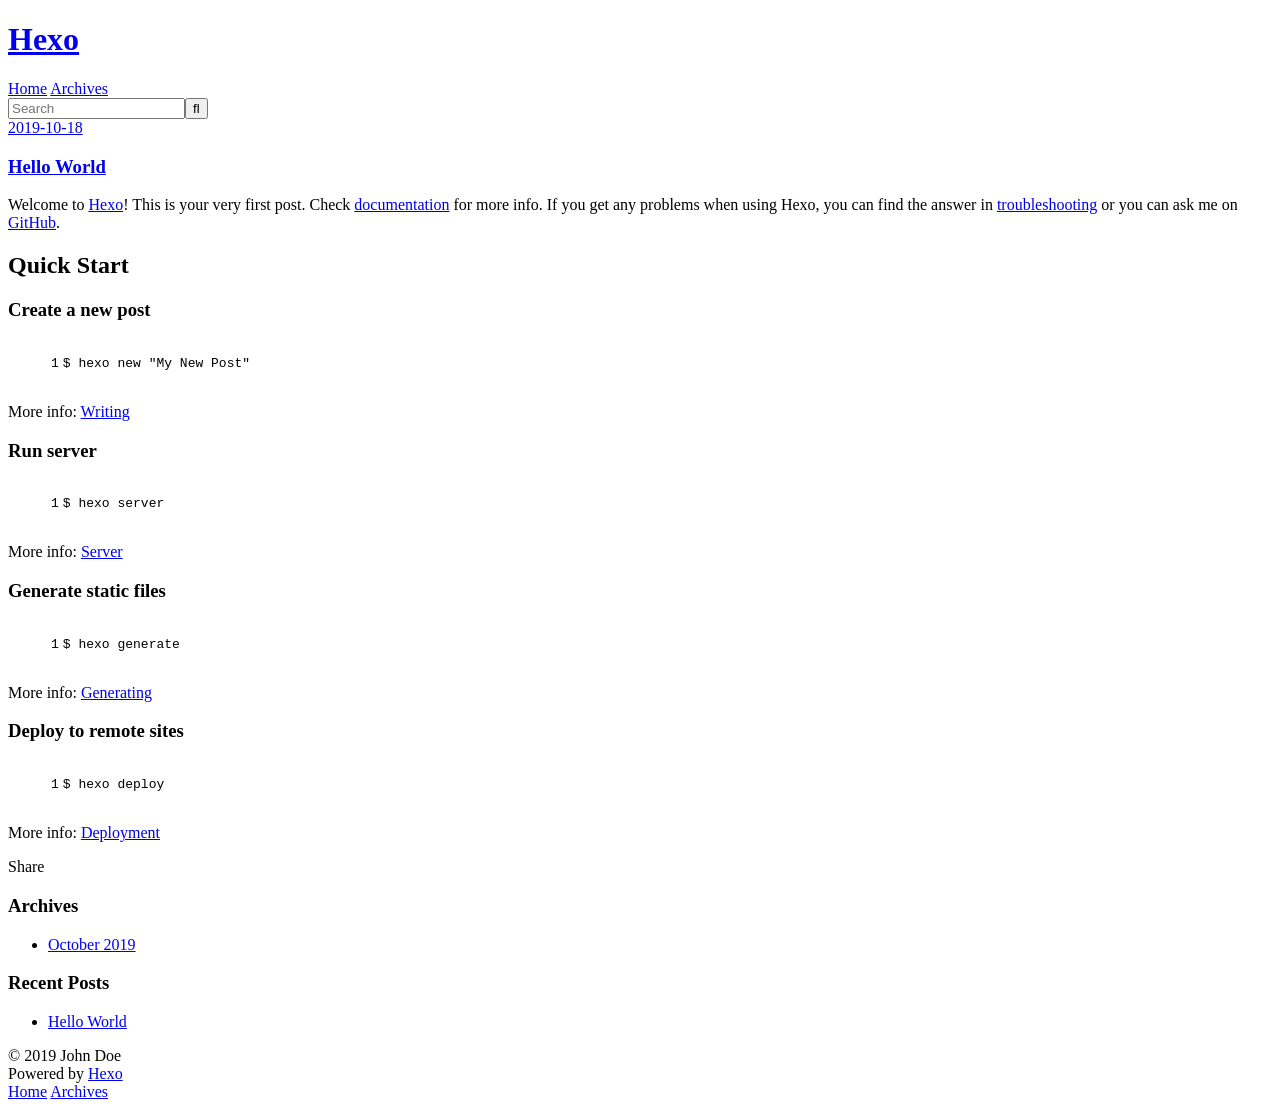
==== index.html @ 9c132ee5 "Site updated: 2019-10-18 17:18:21" ====
<!DOCTYPE html>
<html>
<head>
  <meta charset="utf-8">
  

  
  <title>Hexo</title>
  <meta name="viewport" content="width=device-width, initial-scale=1, maximum-scale=1">
  <meta property="og:type" content="website">
<meta property="og:title" content="Hexo">
<meta property="og:url" content="http:&#x2F;&#x2F;yoursite.com&#x2F;index.html">
<meta property="og:site_name" content="Hexo">
<meta property="og:locale" content="en">
<meta name="twitter:card" content="summary">
  
    <link rel="alternate" href="/atom.xml" title="Hexo" type="application/atom+xml">
  
  
    <link rel="icon" href="/favicon.png">
  
  
    <link href="//fonts.googleapis.com/css?family=Source+Code+Pro" rel="stylesheet" type="text/css">
  
  <link rel="stylesheet" href="/css/style.css">
</head>

<body>
  <div id="container">
    <div id="wrap">
      <header id="header">
  <div id="banner"></div>
  <div id="header-outer" class="outer">
    <div id="header-title" class="inner">
      <h1 id="logo-wrap">
        <a href="/" id="logo">Hexo</a>
      </h1>
      
    </div>
    <div id="header-inner" class="inner">
      <nav id="main-nav">
        <a id="main-nav-toggle" class="nav-icon"></a>
        
          <a class="main-nav-link" href="/">Home</a>
        
          <a class="main-nav-link" href="/archives">Archives</a>
        
      </nav>
      <nav id="sub-nav">
        
          <a id="nav-rss-link" class="nav-icon" href="/atom.xml" title="RSS Feed"></a>
        
        <a id="nav-search-btn" class="nav-icon" title="Search"></a>
      </nav>
      <div id="search-form-wrap">
        <form action="//google.com/search" method="get" accept-charset="UTF-8" class="search-form"><input type="search" name="q" class="search-form-input" placeholder="Search"><button type="submit" class="search-form-submit">&#xF002;</button><input type="hidden" name="sitesearch" value="http://yoursite.com"></form>
      </div>
    </div>
  </div>
</header>
      <div class="outer">
        <section id="main">
  
    <article id="post-hello-world" class="article article-type-post" itemscope itemprop="blogPost">
  <div class="article-meta">
    <a href="/2019/10/18/hello-world/" class="article-date">
  <time datetime="2019-10-18T09:07:34.901Z" itemprop="datePublished">2019-10-18</time>
</a>
    
  </div>
  <div class="article-inner">
    
    
      <header class="article-header">
        
  
    <h1 itemprop="name">
      <a class="article-title" href="/2019/10/18/hello-world/">Hello World</a>
    </h1>
  

      </header>
    
    <div class="article-entry" itemprop="articleBody">
      
        <p>Welcome to <a href="https://hexo.io/" target="_blank" rel="noopener">Hexo</a>! This is your very first post. Check <a href="https://hexo.io/docs/" target="_blank" rel="noopener">documentation</a> for more info. If you get any problems when using Hexo, you can find the answer in <a href="https://hexo.io/docs/troubleshooting.html" target="_blank" rel="noopener">troubleshooting</a> or you can ask me on <a href="https://github.com/hexojs/hexo/issues" target="_blank" rel="noopener">GitHub</a>.</p>
<h2 id="Quick-Start"><a href="#Quick-Start" class="headerlink" title="Quick Start"></a>Quick Start</h2><h3 id="Create-a-new-post"><a href="#Create-a-new-post" class="headerlink" title="Create a new post"></a>Create a new post</h3><figure class="highlight bash"><table><tr><td class="gutter"><pre><span class="line">1</span><br></pre></td><td class="code"><pre><span class="line">$ hexo new <span class="string">"My New Post"</span></span><br></pre></td></tr></table></figure>

<p>More info: <a href="https://hexo.io/docs/writing.html" target="_blank" rel="noopener">Writing</a></p>
<h3 id="Run-server"><a href="#Run-server" class="headerlink" title="Run server"></a>Run server</h3><figure class="highlight bash"><table><tr><td class="gutter"><pre><span class="line">1</span><br></pre></td><td class="code"><pre><span class="line">$ hexo server</span><br></pre></td></tr></table></figure>

<p>More info: <a href="https://hexo.io/docs/server.html" target="_blank" rel="noopener">Server</a></p>
<h3 id="Generate-static-files"><a href="#Generate-static-files" class="headerlink" title="Generate static files"></a>Generate static files</h3><figure class="highlight bash"><table><tr><td class="gutter"><pre><span class="line">1</span><br></pre></td><td class="code"><pre><span class="line">$ hexo generate</span><br></pre></td></tr></table></figure>

<p>More info: <a href="https://hexo.io/docs/generating.html" target="_blank" rel="noopener">Generating</a></p>
<h3 id="Deploy-to-remote-sites"><a href="#Deploy-to-remote-sites" class="headerlink" title="Deploy to remote sites"></a>Deploy to remote sites</h3><figure class="highlight bash"><table><tr><td class="gutter"><pre><span class="line">1</span><br></pre></td><td class="code"><pre><span class="line">$ hexo deploy</span><br></pre></td></tr></table></figure>

<p>More info: <a href="https://hexo.io/docs/deployment.html" target="_blank" rel="noopener">Deployment</a></p>

      
    </div>
    <footer class="article-footer">
      <a data-url="http://yoursite.com/2019/10/18/hello-world/" data-id="ck1vx4x5e0000yts6d26pgjeb" class="article-share-link">Share</a>
      
      
    </footer>
  </div>
  
</article>


  


</section>
        
          <aside id="sidebar">
  
    

  
    

  
    
  
    
  <div class="widget-wrap">
    <h3 class="widget-title">Archives</h3>
    <div class="widget">
      <ul class="archive-list"><li class="archive-list-item"><a class="archive-list-link" href="/archives/2019/10/">October 2019</a></li></ul>
    </div>
  </div>


  
    
  <div class="widget-wrap">
    <h3 class="widget-title">Recent Posts</h3>
    <div class="widget">
      <ul>
        
          <li>
            <a href="/2019/10/18/hello-world/">Hello World</a>
          </li>
        
      </ul>
    </div>
  </div>

  
</aside>
        
      </div>
      <footer id="footer">
  
  <div class="outer">
    <div id="footer-info" class="inner">
      &copy; 2019 John Doe<br>
      Powered by <a href="http://hexo.io/" target="_blank">Hexo</a>
    </div>
  </div>
</footer>
    </div>
    <nav id="mobile-nav">
  
    <a href="/" class="mobile-nav-link">Home</a>
  
    <a href="/archives" class="mobile-nav-link">Archives</a>
  
</nav>
    

<script src="//ajax.googleapis.com/ajax/libs/jquery/2.0.3/jquery.min.js"></script>


  <link rel="stylesheet" href="/fancybox/jquery.fancybox.css">
  <script src="/fancybox/jquery.fancybox.pack.js"></script>


<script src="/js/script.js"></script>



  </div>
</body>
</html>
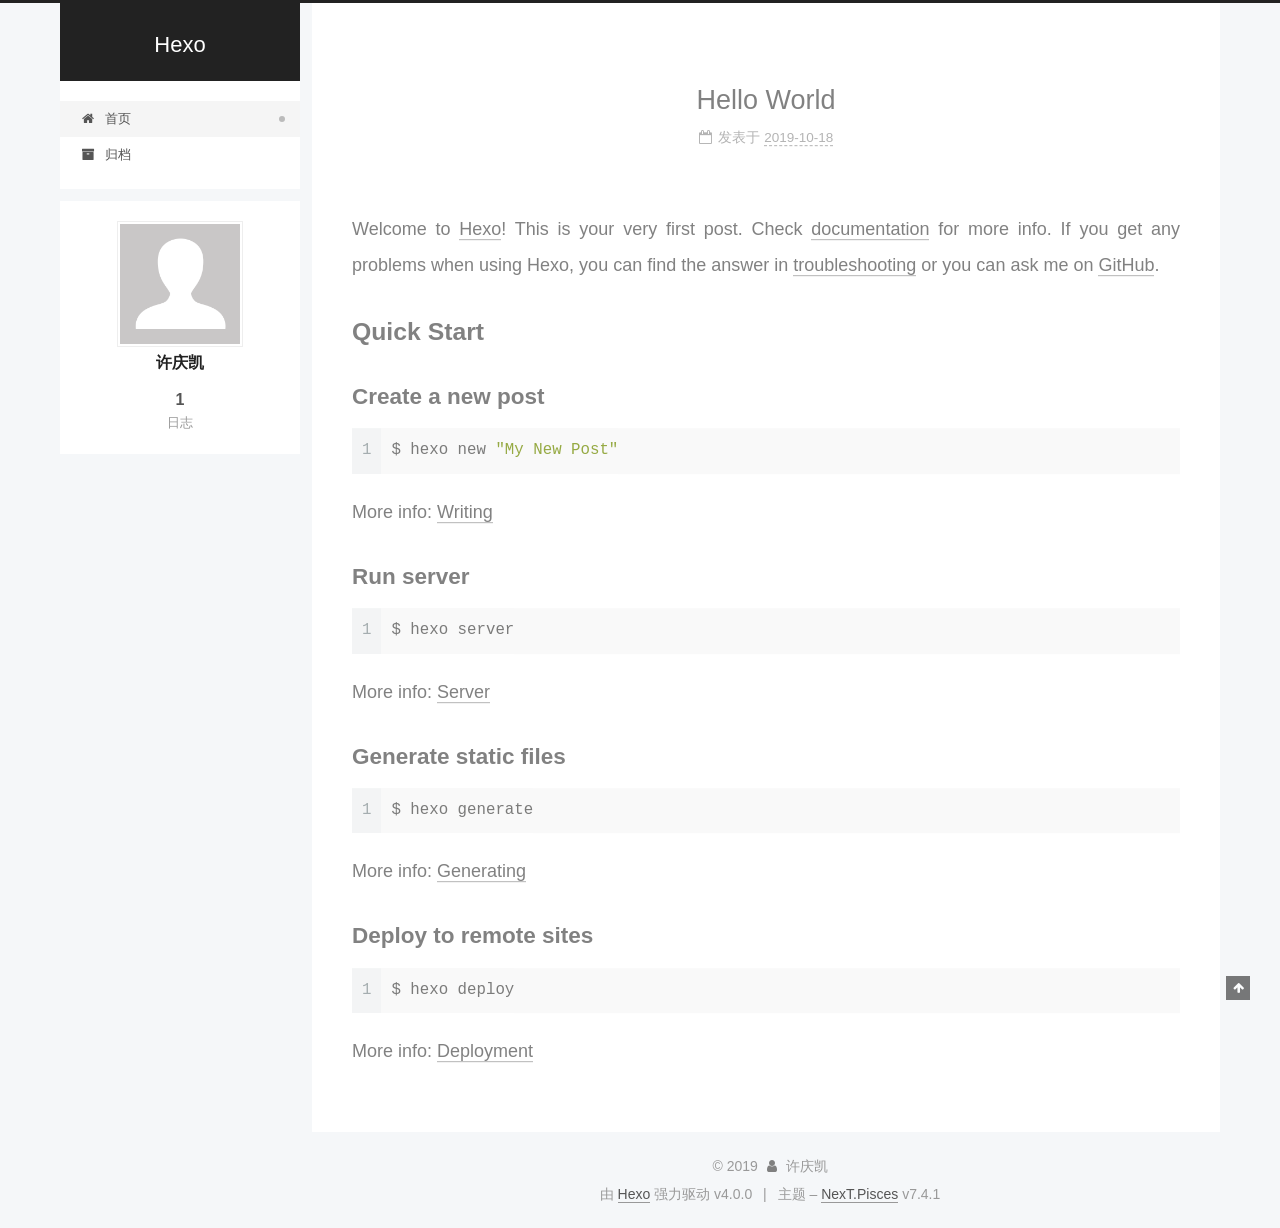
==== commit 62de032b: "Site updated: 2019-10-21 13:38:48" ====
--- a/index.html
+++ b/index.html
@@ -1,187 +1,379 @@
 <!DOCTYPE html>
-<html>
+<html lang="zh-CN">
 <head>
-  <meta charset="utf-8">
-  
-
-  
-  <title>Hexo</title>
-  <meta name="viewport" content="width=device-width, initial-scale=1, maximum-scale=1">
+  <meta charset="UTF-8">
+<meta name="viewport" content="width=device-width, initial-scale=1, maximum-scale=2">
+<meta name="theme-color" content="#222">
+<meta name="generator" content="Hexo 4.0.0">
+  <link rel="apple-touch-icon" sizes="180x180" href="/images/apple-touch-icon-next.png?v=7.4.1">
+  <link rel="icon" type="image/png" sizes="32x32" href="/images/favicon-32x32-next.png?v=7.4.1">
+  <link rel="icon" type="image/png" sizes="16x16" href="/images/favicon-16x16-next.png?v=7.4.1">
+  <link rel="mask-icon" href="/images/logo.svg?v=7.4.1" color="#222">
+
+<link rel="stylesheet" href="/css/main.css?v=7.4.1">
+
+
+<link rel="stylesheet" href="/lib/font-awesome/css/font-awesome.min.css?v=4.7.0">
+
+
+<script id="hexo-configurations">
+  var NexT = window.NexT || {};
+  var CONFIG = {
+    root: '/',
+    scheme: 'Pisces',
+    version: '7.4.1',
+    exturl: false,
+    sidebar: {"position":"left","display":"post","offset":12,"onmobile":false},
+    copycode: {"enable":false,"show_result":false,"style":null},
+    back2top: {"enable":true,"sidebar":false,"scrollpercent":false},
+    bookmark: {"enable":false,"color":"#222","save":"auto"},
+    fancybox: false,
+    mediumzoom: false,
+    lazyload: false,
+    pangu: false,
+    algolia: {
+      appID: '',
+      apiKey: '',
+      indexName: '',
+      hits: {"per_page":10},
+      labels: {"input_placeholder":"Search for Posts","hits_empty":"We didn't find any results for the search: ${query}","hits_stats":"${hits} results found in ${time} ms"}
+    },
+    localsearch: {"enable":false,"trigger":"auto","top_n_per_article":1,"unescape":false,"preload":false},
+    path: '',
+    motion: {"enable":true,"async":false,"transition":{"post_block":"fadeIn","post_header":"slideDownIn","post_body":"slideDownIn","coll_header":"slideLeftIn","sidebar":"slideUpIn"}},
+    translation: {
+      copy_button: '复制',
+      copy_success: '复制成功',
+      copy_failure: '复制失败'
+    },
+    sidebarPadding: 40
+  };
+</script>
+
   <meta property="og:type" content="website">
 <meta property="og:title" content="Hexo">
 <meta property="og:url" content="http:&#x2F;&#x2F;yoursite.com&#x2F;index.html">
 <meta property="og:site_name" content="Hexo">
-<meta property="og:locale" content="en">
+<meta property="og:locale" content="zh-CN">
 <meta name="twitter:card" content="summary">
-  
-    <link rel="alternate" href="/atom.xml" title="Hexo" type="application/atom+xml">
-  
-  
-    <link rel="icon" href="/favicon.png">
-  
-  
-    <link href="//fonts.googleapis.com/css?family=Source+Code+Pro" rel="stylesheet" type="text/css">
-  
-  <link rel="stylesheet" href="/css/style.css">
+  <link rel="canonical" href="http://yoursite.com/">
+
+
+<script id="page-configurations">
+  // https://hexo.io/docs/variables.html
+  CONFIG.page = {
+    sidebar: "",
+    isHome: true,
+    isPost: false,
+    isPage: false,
+    isArchive: false
+  };
+</script>
+
+  <title>Hexo</title>
+  
+
+
+
+
+
+
+
+
+  <noscript>
+  <style>
+  .use-motion .brand,
+  .use-motion .menu-item,
+  .sidebar-inner,
+  .use-motion .post-block,
+  .use-motion .pagination,
+  .use-motion .comments,
+  .use-motion .post-header,
+  .use-motion .post-body,
+  .use-motion .collection-header { opacity: initial; }
+
+  .use-motion .site-title,
+  .use-motion .site-subtitle {
+    opacity: initial;
+    top: initial;
+  }
+
+  .use-motion .logo-line-before i { left: initial; }
+  .use-motion .logo-line-after i { right: initial; }
+  </style>
+</noscript>
+
 </head>
 
-<body>
-  <div id="container">
-    <div id="wrap">
-      <header id="header">
-  <div id="banner"></div>
-  <div id="header-outer" class="outer">
-    <div id="header-title" class="inner">
-      <h1 id="logo-wrap">
-        <a href="/" id="logo">Hexo</a>
-      </h1>
+<body itemscope itemtype="http://schema.org/WebPage">
+  <div class="container use-motion">
+    <div class="headband"></div>
+
+    <header class="header" itemscope itemtype="http://schema.org/WPHeader">
+      <div class="header-inner"><div class="site-brand-container">
+  <div class="site-meta">
+
+    <div>
+      <a href="/" class="brand" rel="start">
+        <span class="logo-line-before"><i></i></span>
+        <span class="site-title">Hexo</span>
+        <span class="logo-line-after"><i></i></span>
+      </a>
+    </div>
+  </div>
+
+  <div class="site-nav-toggle">
+    <div class="toggle" aria-label="切换导航栏">
+      <span class="toggle-line toggle-line-first"></span>
+      <span class="toggle-line toggle-line-middle"></span>
+      <span class="toggle-line toggle-line-last"></span>
+    </div>
+  </div>
+</div>
+
+
+<nav class="site-nav">
+  
+  <ul id="menu" class="menu">
+        <li class="menu-item menu-item-home">
+
+    <a href="/" rel="section"><i class="fa fa-fw fa-home"></i>首页</a>
+
+  </li>
+        <li class="menu-item menu-item-archives">
+
+    <a href="/archives/" rel="section"><i class="fa fa-fw fa-archive"></i>归档</a>
+
+  </li>
+  </ul>
+
+</nav>
+</div>
+    </header>
+
+    
+  <div class="back-to-top">
+    <i class="fa fa-arrow-up"></i>
+    <span>0%</span>
+  </div>
+
+
+    <main class="main">
+      <div class="main-inner">
+        <div class="content-wrap">
+          
+
+          <div class="content">
+            
+
+  <div class="posts-expand">
+        
+  
+  
+  <article itemscope itemtype="http://schema.org/Article" class="post-block home" lang="zh-CN">
+    <link itemprop="mainEntityOfPage" href="http://yoursite.com/2019/10/18/hello-world/">
+
+    <span hidden itemprop="author" itemscope itemtype="http://schema.org/Person">
+      <meta itemprop="image" content="/images/avatar.gif">
+      <meta itemprop="name" content="许庆凯">
+      <meta itemprop="description" content="">
+    </span>
+
+    <span hidden itemprop="publisher" itemscope itemtype="http://schema.org/Organization">
+      <meta itemprop="name" content="Hexo">
+    </span>
+      <header class="post-header">
+        <h1 class="post-title" itemprop="name headline">
+          
+            <a href="/2019/10/18/hello-world/" class="post-title-link" itemprop="url">Hello World</a>
+        </h1>
+
+        <div class="post-meta">
+            <span class="post-meta-item">
+              <span class="post-meta-item-icon">
+                <i class="fa fa-calendar-o"></i>
+              </span>
+              <span class="post-meta-item-text">发表于</span>
+
+              <time title="创建时间：2019-10-18 17:07:34" itemprop="dateCreated datePublished" datetime="2019-10-18T17:07:34+08:00">2019-10-18</time>
+            </span>
+
+          
+
+        </div>
+      </header>
+
+    
+    
+    
+    <div class="post-body" itemprop="articleBody">
+
+      
+          <p>Welcome to <a href="https://hexo.io/" target="_blank" rel="noopener">Hexo</a>! This is your very first post. Check <a href="https://hexo.io/docs/" target="_blank" rel="noopener">documentation</a> for more info. If you get any problems when using Hexo, you can find the answer in <a href="https://hexo.io/docs/troubleshooting.html" target="_blank" rel="noopener">troubleshooting</a> or you can ask me on <a href="https://github.com/hexojs/hexo/issues" target="_blank" rel="noopener">GitHub</a>.</p>
+<h2 id="Quick-Start"><a href="#Quick-Start" class="headerlink" title="Quick Start"></a>Quick Start</h2><h3 id="Create-a-new-post"><a href="#Create-a-new-post" class="headerlink" title="Create a new post"></a>Create a new post</h3><figure class="highlight bash"><table><tr><td class="gutter"><pre><span class="line">1</span><br></pre></td><td class="code"><pre><span class="line">$ hexo new <span class="string">"My New Post"</span></span><br></pre></td></tr></table></figure>
+
+<p>More info: <a href="https://hexo.io/docs/writing.html" target="_blank" rel="noopener">Writing</a></p>
+<h3 id="Run-server"><a href="#Run-server" class="headerlink" title="Run server"></a>Run server</h3><figure class="highlight bash"><table><tr><td class="gutter"><pre><span class="line">1</span><br></pre></td><td class="code"><pre><span class="line">$ hexo server</span><br></pre></td></tr></table></figure>
+
+<p>More info: <a href="https://hexo.io/docs/server.html" target="_blank" rel="noopener">Server</a></p>
+<h3 id="Generate-static-files"><a href="#Generate-static-files" class="headerlink" title="Generate static files"></a>Generate static files</h3><figure class="highlight bash"><table><tr><td class="gutter"><pre><span class="line">1</span><br></pre></td><td class="code"><pre><span class="line">$ hexo generate</span><br></pre></td></tr></table></figure>
+
+<p>More info: <a href="https://hexo.io/docs/generating.html" target="_blank" rel="noopener">Generating</a></p>
+<h3 id="Deploy-to-remote-sites"><a href="#Deploy-to-remote-sites" class="headerlink" title="Deploy to remote sites"></a>Deploy to remote sites</h3><figure class="highlight bash"><table><tr><td class="gutter"><pre><span class="line">1</span><br></pre></td><td class="code"><pre><span class="line">$ hexo deploy</span><br></pre></td></tr></table></figure>
+
+<p>More info: <a href="https://hexo.io/docs/deployment.html" target="_blank" rel="noopener">Deployment</a></p>
+
       
     </div>
-    <div id="header-inner" class="inner">
-      <nav id="main-nav">
-        <a id="main-nav-toggle" class="nav-icon"></a>
-        
-          <a class="main-nav-link" href="/">Home</a>
-        
-          <a class="main-nav-link" href="/archives">Archives</a>
-        
-      </nav>
-      <nav id="sub-nav">
-        
-          <a id="nav-rss-link" class="nav-icon" href="/atom.xml" title="RSS Feed"></a>
-        
-        <a id="nav-search-btn" class="nav-icon" title="Search"></a>
-      </nav>
-      <div id="search-form-wrap">
-        <form action="//google.com/search" method="get" accept-charset="UTF-8" class="search-form"><input type="search" name="q" class="search-form-input" placeholder="Search"><button type="submit" class="search-form-submit">&#xF002;</button><input type="hidden" name="sitesearch" value="http://yoursite.com"></form>
-      </div>
+
+    
+    
+    
+      <footer class="post-footer">
+        <div class="post-eof"></div>
+      </footer>
+  </article>
+  
+  
+  
+
+  </div>
+
+  
+
+
+
+          </div>
+          
+
+        </div>
+          
+  
+  <div class="toggle sidebar-toggle">
+    <span class="toggle-line toggle-line-first"></span>
+    <span class="toggle-line toggle-line-middle"></span>
+    <span class="toggle-line toggle-line-last"></span>
+  </div>
+
+  <aside class="sidebar">
+    <div class="sidebar-inner">
+
+      <ul class="sidebar-nav motion-element">
+        <li class="sidebar-nav-toc">
+          文章目录
+        </li>
+        <li class="sidebar-nav-overview">
+          站点概览
+        </li>
+      </ul>
+
+      <!--noindex-->
+      <div class="post-toc-wrap sidebar-panel">
+      </div>
+      <!--/noindex-->
+
+      <div class="site-overview-wrap sidebar-panel">
+        <div class="site-author motion-element" itemprop="author" itemscope itemtype="http://schema.org/Person">
+  <img class="site-author-image" itemprop="image" alt="许庆凯"
+    src="/images/avatar.gif">
+  <p class="site-author-name" itemprop="name">许庆凯</p>
+  <div class="site-description" itemprop="description"></div>
+</div>
+<div class="site-state-wrap motion-element">
+  <nav class="site-state">
+      <div class="site-state-item site-state-posts">
+          <a href="/archives/">
+        
+          <span class="site-state-item-count">1</span>
+          <span class="site-state-item-name">日志</span>
+        </a>
+      </div>
+  </nav>
+</div>
+
+
+
+      </div>
+
     </div>
-  </div>
-</header>
-      <div class="outer">
-        <section id="main">
-  
-    <article id="post-hello-world" class="article article-type-post" itemscope itemprop="blogPost">
-  <div class="article-meta">
-    <a href="/2019/10/18/hello-world/" class="article-date">
-  <time datetime="2019-10-18T09:07:34.901Z" itemprop="datePublished">2019-10-18</time>
-</a>
-    
-  </div>
-  <div class="article-inner">
-    
-    
-      <header class="article-header">
-        
-  
-    <h1 itemprop="name">
-      <a class="article-title" href="/2019/10/18/hello-world/">Hello World</a>
-    </h1>
-  
-
-      </header>
-    
-    <div class="article-entry" itemprop="articleBody">
-      
-        <p>Welcome to <a href="https://hexo.io/" target="_blank" rel="noopener">Hexo</a>! This is your very first post. Check <a href="https://hexo.io/docs/" target="_blank" rel="noopener">documentation</a> for more info. If you get any problems when using Hexo, you can find the answer in <a href="https://hexo.io/docs/troubleshooting.html" target="_blank" rel="noopener">troubleshooting</a> or you can ask me on <a href="https://github.com/hexojs/hexo/issues" target="_blank" rel="noopener">GitHub</a>.</p>
-<h2 id="Quick-Start"><a href="#Quick-Start" class="headerlink" title="Quick Start"></a>Quick Start</h2><h3 id="Create-a-new-post"><a href="#Create-a-new-post" class="headerlink" title="Create a new post"></a>Create a new post</h3><figure class="highlight bash"><table><tr><td class="gutter"><pre><span class="line">1</span><br></pre></td><td class="code"><pre><span class="line">$ hexo new <span class="string">"My New Post"</span></span><br></pre></td></tr></table></figure>
-
-<p>More info: <a href="https://hexo.io/docs/writing.html" target="_blank" rel="noopener">Writing</a></p>
-<h3 id="Run-server"><a href="#Run-server" class="headerlink" title="Run server"></a>Run server</h3><figure class="highlight bash"><table><tr><td class="gutter"><pre><span class="line">1</span><br></pre></td><td class="code"><pre><span class="line">$ hexo server</span><br></pre></td></tr></table></figure>
-
-<p>More info: <a href="https://hexo.io/docs/server.html" target="_blank" rel="noopener">Server</a></p>
-<h3 id="Generate-static-files"><a href="#Generate-static-files" class="headerlink" title="Generate static files"></a>Generate static files</h3><figure class="highlight bash"><table><tr><td class="gutter"><pre><span class="line">1</span><br></pre></td><td class="code"><pre><span class="line">$ hexo generate</span><br></pre></td></tr></table></figure>
-
-<p>More info: <a href="https://hexo.io/docs/generating.html" target="_blank" rel="noopener">Generating</a></p>
-<h3 id="Deploy-to-remote-sites"><a href="#Deploy-to-remote-sites" class="headerlink" title="Deploy to remote sites"></a>Deploy to remote sites</h3><figure class="highlight bash"><table><tr><td class="gutter"><pre><span class="line">1</span><br></pre></td><td class="code"><pre><span class="line">$ hexo deploy</span><br></pre></td></tr></table></figure>
-
-<p>More info: <a href="https://hexo.io/docs/deployment.html" target="_blank" rel="noopener">Deployment</a></p>
-
-      
-    </div>
-    <footer class="article-footer">
-      <a data-url="http://yoursite.com/2019/10/18/hello-world/" data-id="ck1vx4x5e0000yts6d26pgjeb" class="article-share-link">Share</a>
-      
-      
+  </aside>
+  <div id="sidebar-dimmer"></div>
+
+
+      </div>
+    </main>
+
+    <footer class="footer">
+      <div class="footer-inner">
+        
+
+<div class="copyright">
+  
+  &copy; 
+  <span itemprop="copyrightYear">2019</span>
+  <span class="with-love">
+    <i class="fa fa-user"></i>
+  </span>
+  <span class="author" itemprop="copyrightHolder">许庆凯</span>
+</div>
+  <div class="powered-by">由 <a href="https://hexo.io/" class="theme-link" rel="noopener" target="_blank">Hexo</a> 强力驱动 v4.0.0
+  </div>
+  <span class="post-meta-divider">|</span>
+  <div class="theme-info">主题 – <a href="https://pisces.theme-next.org/" class="theme-link" rel="noopener" target="_blank">NexT.Pisces</a> v7.4.1
+  </div>
+
+        
+
+
+
+
+
+
+
+
+
+
+
+
+        
+      </div>
     </footer>
   </div>
-  
-</article>
-
-
-  
-
-
-</section>
-        
-          <aside id="sidebar">
-  
-    
-
-  
-    
-
-  
-    
-  
-    
-  <div class="widget-wrap">
-    <h3 class="widget-title">Archives</h3>
-    <div class="widget">
-      <ul class="archive-list"><li class="archive-list-item"><a class="archive-list-link" href="/archives/2019/10/">October 2019</a></li></ul>
-    </div>
-  </div>
-
-
-  
-    
-  <div class="widget-wrap">
-    <h3 class="widget-title">Recent Posts</h3>
-    <div class="widget">
-      <ul>
-        
-          <li>
-            <a href="/2019/10/18/hello-world/">Hello World</a>
-          </li>
-        
-      </ul>
-    </div>
-  </div>
-
-  
-</aside>
-        
-      </div>
-      <footer id="footer">
-  
-  <div class="outer">
-    <div id="footer-info" class="inner">
-      &copy; 2019 John Doe<br>
-      Powered by <a href="http://hexo.io/" target="_blank">Hexo</a>
-    </div>
-  </div>
-</footer>
-    </div>
-    <nav id="mobile-nav">
-  
-    <a href="/" class="mobile-nav-link">Home</a>
-  
-    <a href="/archives" class="mobile-nav-link">Archives</a>
-  
-</nav>
-    
-
-<script src="//ajax.googleapis.com/ajax/libs/jquery/2.0.3/jquery.min.js"></script>
-
-
-  <link rel="stylesheet" href="/fancybox/jquery.fancybox.css">
-  <script src="/fancybox/jquery.fancybox.pack.js"></script>
-
-
-<script src="/js/script.js"></script>
-
-
-
-  </div>
+
+  
+  <script src="/lib/anime.min.js?v=3.1.0"></script>
+  <script src="/lib/velocity/velocity.min.js?v=1.2.1"></script>
+  <script src="/lib/velocity/velocity.ui.min.js?v=1.2.1"></script>
+<script src="/js/utils.js?v=7.4.1"></script><script src="/js/motion.js?v=7.4.1"></script>
+<script src="/js/schemes/pisces.js?v=7.4.1"></script>
+<script src="/js/next-boot.js?v=7.4.1"></script>
+
+
+
+  
+
+
+
+
+
+
+
+
+
+
+
+
+
+
+
+
+
+
+  
+
+  
+
+  
+
 </body>
-</html>+</html>
--- a/css/main.css
+++ b/css/main.css
@@ -0,0 +1,2448 @@
+html {
+  line-height: 1.15; /* 1 */
+  -webkit-text-size-adjust: 100%; /* 2 */
+}
+body {
+  margin: 0;
+}
+main {
+  display: block;
+}
+h1 {
+  font-size: 2em;
+  margin: 0.67em 0;
+}
+hr {
+  box-sizing: content-box; /* 1 */
+  height: 0; /* 1 */
+  overflow: visible; /* 2 */
+}
+pre {
+  font-family: monospace, monospace; /* 1 */
+  font-size: 1em; /* 2 */
+}
+a {
+  background: transparent;
+}
+abbr[title] {
+  border-bottom: none; /* 1 */
+  text-decoration: underline; /* 2 */
+  text-decoration: underline dotted; /* 2 */
+}
+b,
+strong {
+  font-weight: bolder;
+}
+code,
+kbd,
+samp {
+  font-family: monospace, monospace; /* 1 */
+  font-size: 1em; /* 2 */
+}
+small {
+  font-size: 80%;
+}
+sub,
+sup {
+  font-size: 75%;
+  line-height: 0;
+  position: relative;
+  vertical-align: baseline;
+}
+sub {
+  bottom: -0.25em;
+}
+sup {
+  top: -0.5em;
+}
+img {
+  border-style: none;
+}
+button,
+input,
+optgroup,
+select,
+textarea {
+  font-family: inherit; /* 1 */
+  font-size: 100%; /* 1 */
+  line-height: 1.15; /* 1 */
+  margin: 0; /* 2 */
+}
+button,
+input {
+/* 1 */
+  overflow: visible;
+}
+button,
+select {
+/* 1 */
+  text-transform: none;
+}
+button,
+[type='button'],
+[type='reset'],
+[type='submit'] {
+  -webkit-appearance: button;
+}
+button::-moz-focus-inner,
+[type='button']::-moz-focus-inner,
+[type='reset']::-moz-focus-inner,
+[type='submit']::-moz-focus-inner {
+  border-style: none;
+  padding: 0;
+}
+button:-moz-focusring,
+[type='button']:-moz-focusring,
+[type='reset']:-moz-focusring,
+[type='submit']:-moz-focusring {
+  outline: 1px dotted ButtonText;
+}
+fieldset {
+  padding: 0.35em 0.75em 0.625em;
+}
+legend {
+  box-sizing: border-box; /* 1 */
+  color: inherit; /* 2 */
+  display: table; /* 1 */
+  max-width: 100%; /* 1 */
+  padding: 0; /* 3 */
+  white-space: normal; /* 1 */
+}
+progress {
+  vertical-align: baseline;
+}
+textarea {
+  overflow: auto;
+}
+[type='checkbox'],
+[type='radio'] {
+  box-sizing: border-box; /* 1 */
+  padding: 0; /* 2 */
+}
+[type='number']::-webkit-inner-spin-button,
+[type='number']::-webkit-outer-spin-button {
+  height: auto;
+}
+[type='search'] {
+  outline-offset: -2px; /* 2 */
+  -webkit-appearance: textfield; /* 1 */
+}
+[type='search']::-webkit-search-decoration {
+  -webkit-appearance: none;
+}
+::-webkit-file-upload-button {
+  font: inherit; /* 2 */
+  -webkit-appearance: button; /* 1 */
+}
+details {
+  display: block;
+}
+summary {
+  display: list-item;
+}
+template {
+  display: none;
+}
+[hidden] {
+  display: none;
+}
+::selection {
+  background: #262a30;
+  color: #fff;
+}
+html,
+body {
+  height: 100%;
+}
+body {
+  background: #f5f7f9;
+  color: #555;
+  font-family: 'Lato', "PingFang SC", "Microsoft YaHei", sans-serif;
+  font-size: 1em;
+  line-height: 2;
+}
+@media (max-width: 991px) {
+  body {
+    padding-left: 0 !important;
+    padding-right: 0 !important;
+  }
+}
+h1,
+h2,
+h3,
+h4,
+h5,
+h6 {
+  font-family: 'Lato', "PingFang SC", "Microsoft YaHei", sans-serif;
+  font-weight: bold;
+  line-height: 1.5;
+  margin: 20px 0 15px;
+  padding: 0;
+}
+h1 {
+  font-size: 1.5em;
+}
+h2 {
+  font-size: 1.375em;
+}
+h3 {
+  font-size: 1.25em;
+}
+h4 {
+  font-size: 1.125em;
+}
+h5 {
+  font-size: 1em;
+}
+h6 {
+  font-size: 0.875em;
+}
+p {
+  margin: 0 0 20px 0;
+}
+a,
+span.exturl {
+  overflow-wrap: break-word;
+  word-wrap: break-word;
+  border-bottom: 1px solid #999;
+  color: #555;
+  outline: 0;
+  text-decoration: none;
+  cursor: pointer;
+}
+a:hover,
+span.exturl:hover {
+  border-bottom-color: #222;
+  color: #222;
+}
+iframe,
+img,
+video {
+  display: block;
+  margin-left: auto;
+  margin-right: auto;
+  max-width: 100%;
+}
+hr {
+  background-color: #ddd;
+  background-image: repeating-linear-gradient(-45deg, #fff, #fff 4px, transparent 4px, transparent 8px);
+  border: 0;
+  height: 3px;
+  margin: 40px 0;
+}
+blockquote {
+  border-left: 4px solid #ddd;
+  color: #666;
+  margin: 0;
+  padding: 0 15px;
+}
+blockquote cite::before {
+  content: '-';
+  padding: 0 5px;
+}
+dt {
+  font-weight: 700;
+}
+dd {
+  margin: 0;
+  padding: 0;
+}
+kbd {
+  background-color: #f5f5f5;
+  background-image: linear-gradient(#eee, #fff, #eee);
+  border: 1px solid #ccc;
+  border-radius: 0.2em;
+  box-shadow: 0.1em 0.1em 0.2em rgba(0,0,0,0.1);
+  font-family: inherit;
+  padding: 0.1em 0.3em;
+  white-space: nowrap;
+}
+.table-container {
+  -webkit-overflow-scrolling: touch;
+  overflow: auto;
+}
+table {
+  border-collapse: collapse;
+  border-spacing: 0;
+  font-size: 0.875em;
+  margin: 0 0 20px 0;
+  width: 100%;
+}
+table > tbody > tr:nth-of-type(odd) {
+  background: #f9f9f9;
+}
+table > tbody > tr:hover {
+  background: #f5f5f5;
+}
+caption,
+th,
+td {
+  font-weight: normal;
+  padding: 8px;
+  text-align: left;
+  vertical-align: middle;
+}
+th,
+td {
+  border: 1px solid #ddd;
+  border-bottom: 3px solid #ddd;
+}
+th {
+  font-weight: 700;
+  padding-bottom: 10px;
+}
+td {
+  border-bottom-width: 1px;
+}
+.btn {
+  background: #fff;
+  border: 2px solid #555;
+  border-radius: 2px;
+  color: #555;
+  display: inline-block;
+  font-size: 0.875em;
+  line-height: 2;
+  padding: 0 20px;
+  text-decoration: none;
+  transition-property: background-color;
+  transition-delay: 0s;
+  transition-duration: 0.2s;
+  transition-timing-function: ease-in-out;
+}
+.btn:hover {
+  background: #222;
+  border-color: #222;
+  color: #fff;
+}
+.btn + .btn {
+  margin: 0 0 8px 8px;
+}
+.btn .fa-fw {
+  text-align: left;
+  width: 1.285714285714286em;
+}
+.toggle {
+  line-height: 0;
+}
+.toggle .toggle-line {
+  background: #fff;
+  display: inline-block;
+  height: 2px;
+  left: 0;
+  position: relative;
+  top: 0;
+  transition: all 0.4s;
+  vertical-align: top;
+  width: 100%;
+}
+.toggle .toggle-line:not(:first-child) {
+  margin-top: 3px;
+}
+.toggle.toggle-arrow .toggle-line-first {
+  left: 50%;
+  top: 2px;
+  transform: rotate(45deg);
+  width: 50%;
+}
+.toggle.toggle-arrow .toggle-line-middle {
+  left: 2px;
+  width: 90%;
+}
+.toggle.toggle-arrow .toggle-line-last {
+  left: 50%;
+  top: -2px;
+  transform: rotate(-45deg);
+  width: 50%;
+}
+.toggle.toggle-close .toggle-line-first {
+  transform: rotate(-45deg);
+  top: 5px;
+}
+.toggle.toggle-close .toggle-line-middle {
+  opacity: 0;
+}
+.toggle.toggle-close .toggle-line-last {
+  transform: rotate(45deg);
+  top: -5px;
+}
+pre,
+.highlight {
+  background: #f7f7f7;
+  color: #4d4d4c;
+  line-height: 1.6;
+  margin: 0 auto 20px;
+}
+pre,
+code {
+  font-family: consolas, Menlo, monospace, "PingFang SC", "Microsoft YaHei";
+}
+code {
+  background: #eee;
+  border-radius: 3px;
+  color: #555;
+  padding: 2px 4px;
+  overflow-wrap: break-word;
+  word-wrap: break-word;
+}
+pre {
+  overflow: auto;
+  padding: 10px;
+}
+pre code {
+  background: none;
+  color: #4d4d4c;
+  font-size: 0.875em;
+  padding: 0;
+  text-shadow: none;
+}
+.highlight *::selection {
+  background: #d6d6d6;
+}
+.highlight pre {
+  border: 0;
+  margin: 0;
+  padding: 10px 0;
+}
+.highlight table {
+  border: 0;
+  margin: 0;
+  width: auto;
+}
+.highlight td {
+  border: 0;
+  padding: 0;
+}
+.highlight figcaption {
+  background: #eee;
+  color: #4d4d4c;
+  line-height: 1em;
+  margin: 0;
+  padding: 0.5em;
+}
+.highlight figcaption::before,
+.highlight figcaption::after {
+  content: ' ';
+  display: table;
+}
+.highlight figcaption::after {
+  clear: both;
+}
+.highlight figcaption a {
+  color: #4d4d4c;
+  float: right;
+}
+.highlight figcaption a:hover {
+  border-bottom-color: #4d4d4c;
+}
+.highlight .gutter pre {
+  background: #eff2f3;
+  color: #869194;
+  padding-left: 10px;
+  padding-right: 10px;
+  text-align: right;
+}
+.highlight .code pre {
+  background: #f7f7f7;
+  padding-left: 10px;
+  width: 100%;
+}
+.gutter {
+  -moz-user-select: none;
+  -ms-user-select: none;
+  -webkit-user-select: none;
+  user-select: none;
+}
+.gist table {
+  width: auto;
+}
+.gist table td {
+  border: 0;
+}
+pre .deletion {
+  background: #fdd;
+}
+pre .addition {
+  background: #dfd;
+}
+pre .meta {
+  color: #eab700;
+  -moz-user-select: none;
+  -ms-user-select: none;
+  -webkit-user-select: none;
+  user-select: none;
+}
+pre .comment {
+  color: #8e908c;
+}
+pre .variable,
+pre .attribute,
+pre .tag,
+pre .name,
+pre .regexp,
+pre .ruby .constant,
+pre .xml .tag .title,
+pre .xml .pi,
+pre .xml .doctype,
+pre .html .doctype,
+pre .css .id,
+pre .css .class,
+pre .css .pseudo {
+  color: #c82829;
+}
+pre .number,
+pre .preprocessor,
+pre .built_in,
+pre .builtin-name,
+pre .literal,
+pre .params,
+pre .constant,
+pre .command {
+  color: #f5871f;
+}
+pre .ruby .class .title,
+pre .css .rules .attribute,
+pre .string,
+pre .symbol,
+pre .value,
+pre .inheritance,
+pre .header,
+pre .ruby .symbol,
+pre .xml .cdata,
+pre .special,
+pre .formula {
+  color: #718c00;
+}
+pre .title,
+pre .css .hexcolor {
+  color: #3e999f;
+}
+pre .function,
+pre .python .decorator,
+pre .python .title,
+pre .ruby .function .title,
+pre .ruby .title .keyword,
+pre .perl .sub,
+pre .javascript .title,
+pre .coffeescript .title {
+  color: #4271ae;
+}
+pre .keyword,
+pre .javascript .function {
+  color: #8959a8;
+}
+.blockquote-center {
+  border-left: none;
+  margin: 40px 0;
+  padding: 0;
+  position: relative;
+  text-align: center;
+}
+.blockquote-center::before,
+.blockquote-center::after {
+  background-repeat: no-repeat;
+  background-size: 22px 22px;
+  content: ' ';
+  display: block;
+  height: 24px;
+  opacity: 0.2;
+  position: absolute;
+  width: 100%;
+}
+.blockquote-center::before {
+  background-image: url("../images/quote-l.svg");
+  background-position: 0 -6px;
+  border-top: 1px solid #ccc;
+  top: -20px;
+}
+.blockquote-center::after {
+  background-image: url("../images/quote-r.svg");
+  background-position: 100% 8px;
+  border-bottom: 1px solid #ccc;
+  bottom: -20px;
+}
+.blockquote-center p,
+.blockquote-center div {
+  text-align: center;
+}
+.post-body .group-picture img {
+  border: 0;
+  margin: 0 auto;
+  padding: 0 3px;
+}
+.post-body .group-picture-row {
+  margin-bottom: 6px;
+  overflow: hidden;
+}
+.post-body .group-picture-column {
+  float: left;
+  margin-bottom: 10px;
+}
+.post-body .label {
+  display: inline;
+  padding: 0 2px;
+}
+.post-body .label.default {
+  background: #f0f0f0;
+}
+.post-body .label.primary {
+  background: #efe6f7;
+}
+.post-body .label.info {
+  background: #e5f2f8;
+}
+.post-body .label.success {
+  background: #e7f4e9;
+}
+.post-body .label.warning {
+  background: #fcf6e1;
+}
+.post-body .label.danger {
+  background: #fae8eb;
+}
+.post-body .tabs {
+  margin-bottom: 20px;
+}
+.post-body .tabs,
+.tabs-comment {
+  display: block;
+  padding-top: 10px;
+  position: relative;
+}
+.post-body .tabs ul.nav-tabs,
+.tabs-comment ul.nav-tabs {
+  display: flex;
+  flex-wrap: wrap;
+  margin: 0;
+  margin-bottom: -1px;
+  padding: 0;
+}
+@media (max-width: 413px) {
+  .post-body .tabs ul.nav-tabs,
+  .tabs-comment ul.nav-tabs {
+    display: block;
+    margin-bottom: 5px;
+  }
+}
+.post-body .tabs ul.nav-tabs li.tab,
+.tabs-comment ul.nav-tabs li.tab {
+  background: #fff;
+  border-bottom: 1px solid #ddd;
+  border-left: 1px solid transparent;
+  border-right: 1px solid transparent;
+  border-top: 3px solid transparent;
+  flex-grow: 1;
+  list-style-type: none;
+}
+@media (max-width: 413px) {
+  .post-body .tabs ul.nav-tabs li.tab,
+  .tabs-comment ul.nav-tabs li.tab {
+    border-bottom: 1px solid transparent;
+    border-left: 3px solid transparent;
+    border-right: 1px solid transparent;
+    border-top: 1px solid transparent;
+  }
+}
+.post-body .tabs ul.nav-tabs li.tab a,
+.tabs-comment ul.nav-tabs li.tab a {
+  border-bottom: initial;
+  display: block;
+  line-height: 1.8em;
+  outline: 0;
+  padding: 0.25em 0.75em;
+  text-align: center;
+  transition-delay: 0s;
+  transition-duration: 0.2s;
+  transition-timing-function: ease-out;
+}
+.post-body .tabs ul.nav-tabs li.tab a i,
+.tabs-comment ul.nav-tabs li.tab a i {
+  width: 1.285714285714286em;
+}
+.post-body .tabs ul.nav-tabs li.tab.active,
+.tabs-comment ul.nav-tabs li.tab.active {
+  border-bottom: 1px solid transparent;
+  border-left: 1px solid #ddd;
+  border-right: 1px solid #ddd;
+  border-top: 3px solid #fc6423;
+}
+@media (max-width: 413px) {
+  .post-body .tabs ul.nav-tabs li.tab.active,
+  .tabs-comment ul.nav-tabs li.tab.active {
+    border-bottom: 1px solid #ddd;
+    border-left: 3px solid #fc6423;
+    border-right: 1px solid #ddd;
+    border-top: 1px solid #ddd;
+  }
+}
+.post-body .tabs ul.nav-tabs li.tab.active a,
+.tabs-comment ul.nav-tabs li.tab.active a {
+  color: #555;
+  cursor: default;
+}
+.post-body .tabs .tab-content .tab-pane,
+.tabs-comment .tab-content .tab-pane {
+  border: 1px solid #ddd;
+  padding: 20px 20px 0 20px;
+}
+.post-body .tabs .tab-content .tab-pane:not(.active),
+.tabs-comment .tab-content .tab-pane:not(.active) {
+  display: none;
+}
+.post-body .tabs .tab-content .tab-pane.active,
+.tabs-comment .tab-content .tab-pane.active {
+  display: block;
+}
+.post-body .note {
+  margin-bottom: 20px;
+  padding: 15px;
+  position: relative;
+  border: 1px solid #eee;
+  border-left-width: 5px;
+  border-radius: 3px;
+}
+.post-body .note h2,
+.post-body .note h3,
+.post-body .note h4,
+.post-body .note h5,
+.post-body .note h6 {
+  margin-top: 0;
+  border-bottom: initial;
+  margin-bottom: 0;
+  padding-top: 0;
+}
+.post-body .note p:first-child,
+.post-body .note ul:first-child,
+.post-body .note ol:first-child,
+.post-body .note table:first-child,
+.post-body .note pre:first-child,
+.post-body .note blockquote:first-child,
+.post-body .note img:first-child {
+  margin-top: 0;
+}
+.post-body .note p:last-child,
+.post-body .note ul:last-child,
+.post-body .note ol:last-child,
+.post-body .note table:last-child,
+.post-body .note pre:last-child,
+.post-body .note blockquote:last-child,
+.post-body .note img:last-child {
+  margin-bottom: 0;
+}
+.post-body .note.default {
+  border-left-color: #777;
+}
+.post-body .note.default h2,
+.post-body .note.default h3,
+.post-body .note.default h4,
+.post-body .note.default h5,
+.post-body .note.default h6 {
+  color: #777;
+}
+.post-body .note.primary {
+  border-left-color: #6f42c1;
+}
+.post-body .note.primary h2,
+.post-body .note.primary h3,
+.post-body .note.primary h4,
+.post-body .note.primary h5,
+.post-body .note.primary h6 {
+  color: #6f42c1;
+}
+.post-body .note.info {
+  border-left-color: #428bca;
+}
+.post-body .note.info h2,
+.post-body .note.info h3,
+.post-body .note.info h4,
+.post-body .note.info h5,
+.post-body .note.info h6 {
+  color: #428bca;
+}
+.post-body .note.success {
+  border-left-color: #5cb85c;
+}
+.post-body .note.success h2,
+.post-body .note.success h3,
+.post-body .note.success h4,
+.post-body .note.success h5,
+.post-body .note.success h6 {
+  color: #5cb85c;
+}
+.post-body .note.warning {
+  border-left-color: #f0ad4e;
+}
+.post-body .note.warning h2,
+.post-body .note.warning h3,
+.post-body .note.warning h4,
+.post-body .note.warning h5,
+.post-body .note.warning h6 {
+  color: #f0ad4e;
+}
+.post-body .note.danger {
+  border-left-color: #d9534f;
+}
+.post-body .note.danger h2,
+.post-body .note.danger h3,
+.post-body .note.danger h4,
+.post-body .note.danger h5,
+.post-body .note.danger h6 {
+  color: #d9534f;
+}
+.pagination .prev,
+.pagination .next,
+.pagination .page-number,
+.pagination .space {
+  display: inline-block;
+  margin: 0 10px;
+  padding: 0 11px;
+  position: relative;
+  top: -1px;
+}
+@media (max-width: 767px) {
+  .pagination .prev,
+  .pagination .next,
+  .pagination .page-number,
+  .pagination .space {
+    margin: 0 5px;
+  }
+}
+.pagination {
+  border-top: 1px solid #eee;
+  margin: 120px 0 0;
+  text-align: center;
+}
+.pagination .prev,
+.pagination .next,
+.pagination .page-number {
+  border-bottom: 0;
+  border-top: 1px solid #eee;
+  transition-property: border-color;
+  transition-delay: 0s;
+  transition-duration: 0.2s;
+  transition-timing-function: ease-in-out;
+}
+.pagination .prev:hover,
+.pagination .next:hover,
+.pagination .page-number:hover {
+  border-top-color: #222;
+}
+.pagination .space {
+  margin: 0;
+  padding: 0;
+}
+.pagination .prev {
+  margin-left: 0;
+}
+.pagination .next {
+  margin-right: 0;
+}
+.pagination .page-number.current {
+  background: #ccc;
+  border-top-color: #ccc;
+  color: #fff;
+}
+@media (max-width: 767px) {
+  .pagination {
+    border-top: none;
+  }
+  .pagination .prev,
+  .pagination .next,
+  .pagination .page-number {
+    border-bottom: 1px solid #eee;
+    border-top: 0;
+    margin-bottom: 10px;
+    padding: 0 10px;
+  }
+  .pagination .prev:hover,
+  .pagination .next:hover,
+  .pagination .page-number:hover {
+    border-bottom-color: #222;
+  }
+}
+.comments {
+  margin: 60px 20px 0;
+  overflow: hidden;
+}
+.comment-button-group {
+  display: flex;
+  flex-wrap: wrap-reverse;
+  justify-content: center;
+  margin: 1em 0;
+}
+.comment-button-group .comment-button {
+  margin: 0.1em 0.2em;
+}
+.comment-button-group .comment-button.active {
+  background: #222;
+  border-color: #222;
+  color: #fff;
+}
+.comment-position {
+  display: none;
+}
+.comment-position.active {
+  display: block;
+}
+.tabs-comment {
+  background: #fff;
+  margin-top: 4em;
+  padding-top: 0;
+}
+.tabs-comment .comments {
+  border: 0;
+  box-shadow: none;
+  margin-top: 0;
+  padding-top: 0;
+}
+.container {
+  min-height: 100%;
+  position: relative;
+}
+.main-inner {
+  margin: 0 auto;
+  width: calc(100% - 20px);
+}
+@media (min-width: 1200px) {
+  .main-inner {
+    width: 1160px;
+  }
+}
+@media (min-width: 1600px) {
+  .main-inner {
+    width: 73%;
+  }
+}
+.header {
+  background: transparent;
+}
+.header-inner {
+  margin: 0 auto;
+  position: relative;
+  width: calc(100% - 20px);
+}
+@media (min-width: 1200px) {
+  .header-inner {
+    width: 1160px;
+  }
+}
+@media (min-width: 1600px) {
+  .header-inner {
+    width: 73%;
+  }
+}
+.headband {
+  background: #222;
+  height: 3px;
+}
+.site-meta {
+  margin: 0;
+  text-align: center;
+}
+@media (max-width: 767px) {
+  .site-meta {
+    text-align: center;
+  }
+}
+.brand {
+  background: #222;
+  border-bottom: none;
+  color: #fff;
+  display: inline-block;
+  line-height: 1.375em;
+  padding: 0 40px;
+  position: relative;
+}
+.brand:hover {
+  color: #fff;
+}
+.site-title {
+  display: inline-block;
+  font-family: 'Lato', "PingFang SC", "Microsoft YaHei", sans-serif;
+  font-size: 1.375em;
+  font-weight: normal;
+  line-height: 1.5;
+  vertical-align: top;
+}
+.site-subtitle {
+  color: #ddd;
+  font-size: 0.8125em;
+  margin-top: 10px;
+}
+.use-motion .brand {
+  opacity: 0;
+}
+.use-motion .site-title,
+.use-motion .site-subtitle,
+.use-motion .custom-logo-image {
+  opacity: 0;
+  position: relative;
+  top: -10px;
+}
+.site-nav-toggle {
+  display: none;
+  left: 10px;
+  position: absolute;
+}
+@media (max-width: 767px) {
+  .site-nav-toggle {
+    display: block;
+  }
+}
+.site-nav-toggle .toggle {
+  background: transparent;
+  border: 0;
+  margin-top: 2px;
+  padding: 10px;
+  width: 22px;
+}
+.site-nav-toggle .toggle .toggle-line {
+  background: #555;
+  border-radius: 1px;
+}
+.site-nav {
+  display: block;
+}
+@media (max-width: 767px) {
+  .site-nav {
+    border-top: 1px solid #ddd;
+    clear: both;
+    display: none;
+    margin: 0 -10px;
+    padding: 0 10px;
+  }
+}
+.site-nav.site-nav-on {
+  display: block;
+}
+.menu {
+  margin-top: 20px;
+  padding-left: 0;
+  text-align: center;
+}
+.menu-item {
+  display: inline-block;
+  list-style: none;
+  margin: 0 10px;
+}
+@media (max-width: 767px) {
+  .menu-item {
+    margin-top: 10px;
+  }
+}
+.menu-item a,
+.menu-item span.exturl {
+  border-bottom: 0;
+  display: block;
+  font-size: 0.8125em;
+  transition-property: border-color;
+  transition-delay: 0s;
+  transition-duration: 0.2s;
+  transition-timing-function: ease-in-out;
+}
+@media (hover: none) {
+  .menu-item a:hover,
+  .menu-item span.exturl:hover {
+    border-bottom-color: transparent !important;
+  }
+}
+.menu-item .fa {
+  margin-right: 8px;
+}
+.menu-item .badge {
+  display: inline-block;
+  font-weight: 700;
+  line-height: 1;
+  margin-left: 0.35em;
+  margin-top: 0.35em;
+  text-align: center;
+  white-space: nowrap;
+}
+@media (max-width: 767px) {
+  .menu-item .badge {
+    float: right;
+    margin-left: 0;
+  }
+}
+.use-motion .menu-item {
+  opacity: 0;
+}
+.sidebar {
+  background: #222;
+  bottom: 0;
+  box-shadow: inset 0 2px 6px #000;
+  position: fixed;
+  top: 0;
+  z-index: 1200;
+}
+.sidebar a,
+.sidebar span.exturl {
+  border-bottom-color: #555;
+  color: #999;
+}
+.sidebar a:hover,
+.sidebar span.exturl:hover {
+  border-bottom-color: #eee;
+  color: #eee;
+}
+@media (max-width: 991px) {
+  .sidebar {
+    display: none;
+  }
+}
+.sidebar-inner {
+  color: #999;
+  padding: 20px 10px;
+  text-align: center;
+}
+.site-overview-wrap {
+  overflow-x: hidden;
+  overflow-y: auto;
+}
+.cc-license {
+  margin-top: 10px;
+  text-align: center;
+}
+.cc-license .cc-opacity {
+  border-bottom: none;
+  opacity: 0.7;
+}
+.cc-license .cc-opacity:hover {
+  opacity: 0.9;
+}
+.cc-license img {
+  display: inline-block;
+}
+.site-author-image {
+  border: 1px solid #eee;
+  display: block;
+  height: auto;
+  margin: 0 auto;
+  max-width: 120px;
+  padding: 2px;
+}
+.site-author-name {
+  color: #222;
+  font-weight: 600;
+  margin: 0;
+  text-align: center;
+}
+.site-description {
+  color: #999;
+  font-size: 0.8125em;
+  margin-top: 0;
+  text-align: center;
+}
+.links-of-author {
+  margin-top: 15px;
+}
+.links-of-author a,
+.links-of-author span.exturl {
+  border-bottom-color: #555;
+  display: inline-block;
+  font-size: 0.8125em;
+  margin-bottom: 10px;
+  margin-right: 10px;
+  vertical-align: middle;
+}
+.links-of-author a::before,
+.links-of-author span.exturl::before {
+  background: #0ff;
+  border-radius: 50%;
+  content: ' ';
+  display: inline-block;
+  height: 4px;
+  margin-right: 3px;
+  vertical-align: middle;
+  width: 4px;
+}
+.feed-link,
+.chat {
+  margin-top: 15px;
+}
+.feed-link a,
+.chat a {
+  border: 1px solid #fc6423;
+  border-radius: 4px;
+  color: #fc6423;
+  display: inline-block;
+  padding: 0 15px;
+}
+.feed-link a .fa,
+.chat a .fa {
+  margin-right: 5px;
+}
+.feed-link a:hover,
+.chat a:hover {
+  background: #fc6423;
+  border: 1px solid #fc6423;
+  color: #fff;
+}
+.feed-link a:hover .fa,
+.chat a:hover .fa {
+  color: #fff;
+}
+.links-of-blogroll {
+  font-size: 0.8125em;
+  margin-top: 10px;
+}
+.links-of-blogroll-title {
+  font-size: 0.875em;
+  font-weight: 600;
+  margin-top: 0;
+}
+.links-of-blogroll-list {
+  list-style: none;
+  margin: 0;
+  padding: 0;
+}
+.links-of-blogroll-item {
+  padding: 2px 10px;
+}
+.links-of-blogroll-item a,
+.links-of-blogroll-item span.exturl {
+  box-sizing: border-box;
+  display: inline-block;
+  max-width: 280px;
+  overflow: hidden;
+  text-overflow: ellipsis;
+  white-space: nowrap;
+}
+#sidebar-dimmer {
+  display: none;
+}
+@media (max-width: 767px) {
+  #sidebar-dimmer {
+    background: #000;
+    display: block;
+    height: 100%;
+    left: 100%;
+    opacity: 0;
+    position: fixed;
+    top: 0;
+    width: 100%;
+    z-index: 1100;
+  }
+  .sidebar-active + #sidebar-dimmer {
+    opacity: 0.7;
+    transform: translateX(-100%);
+    transition: opacity 0.5s;
+  }
+}
+.sidebar-nav {
+  margin: 0;
+  padding-bottom: 20px;
+  padding-left: 0;
+}
+.sidebar-nav li {
+  border-bottom: 1px solid transparent;
+  color: #555;
+  cursor: pointer;
+  display: inline-block;
+  font-size: 0.875em;
+}
+.sidebar-nav li.sidebar-nav-overview {
+  margin-left: 10px;
+}
+.sidebar-nav li:hover {
+  color: #fc6423;
+}
+.sidebar-nav .sidebar-nav-active {
+  border-bottom-color: #fc6423;
+  color: #fc6423;
+}
+.sidebar-nav .sidebar-nav-active:hover {
+  color: #fc6423;
+}
+.sidebar-panel {
+  display: none;
+}
+.sidebar-panel-active {
+  display: block;
+}
+.sidebar-toggle {
+  background: #222;
+  bottom: 45px;
+  cursor: pointer;
+  height: 14px;
+  left: 30px;
+  padding: 5px;
+  position: fixed;
+  width: 14px;
+  z-index: 1300;
+}
+@media (max-width: 991px) {
+  .sidebar-toggle {
+    left: 20px;
+    opacity: 0.8;
+    display: none;
+  }
+}
+.sidebar-toggle:hover .toggle-line {
+  background: #fc6423;
+}
+.post-toc-wrap {
+  overflow-x: hidden;
+  overflow-y: auto;
+}
+.post-toc {
+  font-size: 0.875em;
+}
+.post-toc ol {
+  list-style: none;
+  margin: 0;
+  padding: 0 2px 5px 10px;
+  text-align: left;
+}
+.post-toc ol > ol {
+  padding-left: 0;
+}
+.post-toc ol a {
+  border-bottom-color: #ccc;
+  color: #666;
+  transition-property: all;
+  transition-delay: 0s;
+  transition-duration: 0.2s;
+  transition-timing-function: ease-in-out;
+}
+.post-toc ol a:hover {
+  border-bottom-color: #000;
+  color: #000;
+}
+.post-toc .nav-item {
+  line-height: 1.8;
+  overflow: hidden;
+  text-overflow: ellipsis;
+  white-space: nowrap;
+}
+.post-toc .nav .nav-child {
+  display: none;
+}
+.post-toc .nav .active > .nav-child {
+  display: block;
+}
+.post-toc .nav .active-current > .nav-child {
+  display: block;
+}
+.post-toc .nav .active-current > .nav-child > .nav-item {
+  display: block;
+}
+.post-toc .nav .active > a {
+  border-bottom-color: #fc6423;
+  color: #fc6423;
+}
+.post-toc .nav .active-current > a {
+  color: #fc6423;
+}
+.post-toc .nav .active-current > a:hover {
+  color: #fc6423;
+}
+.site-state {
+  display: flex;
+  justify-content: center;
+  line-height: 1.4;
+  margin-top: 10px;
+  overflow: hidden;
+  text-align: center;
+  white-space: nowrap;
+}
+.site-state-item {
+  padding: 0 15px;
+}
+.site-state-item:not(:first-child) {
+  border-left: 1px solid #eee;
+}
+.site-state-item a {
+  border-bottom: none;
+}
+.site-state-item-count {
+  color: inherit;
+  display: block;
+  font-size: 1em;
+  font-weight: 600;
+  text-align: center;
+}
+.site-state-item-name {
+  color: #999;
+  font-size: 0.8125em;
+}
+.footer {
+  color: #999;
+  font-size: 0.875em;
+  padding: 20px 0;
+}
+.footer.footer-fixed {
+  bottom: 0;
+  left: 0;
+  position: absolute;
+  right: 0;
+}
+.footer img {
+  border: 0;
+}
+.footer-inner {
+  box-sizing: border-box;
+  margin: 0 auto;
+  text-align: center;
+  width: calc(100% - 20px);
+}
+@media (min-width: 1200px) {
+  .footer-inner {
+    width: 1160px;
+  }
+}
+@media (min-width: 1600px) {
+  .footer-inner {
+    width: 73%;
+  }
+}
+.with-love {
+  color: #808080;
+  display: inline-block;
+  margin: 0 5px;
+}
+.powered-by,
+.theme-info {
+  display: inline-block;
+}
+@-moz-keyframes iconAnimate {
+  0%, 100% {
+    transform: scale(1);
+  }
+  10%, 30% {
+    transform: scale(0.9);
+  }
+  20%, 40%, 60%, 80% {
+    transform: scale(1.1);
+  }
+  50%, 70% {
+    transform: scale(1.1);
+  }
+}
+@-webkit-keyframes iconAnimate {
+  0%, 100% {
+    transform: scale(1);
+  }
+  10%, 30% {
+    transform: scale(0.9);
+  }
+  20%, 40%, 60%, 80% {
+    transform: scale(1.1);
+  }
+  50%, 70% {
+    transform: scale(1.1);
+  }
+}
+@-o-keyframes iconAnimate {
+  0%, 100% {
+    transform: scale(1);
+  }
+  10%, 30% {
+    transform: scale(0.9);
+  }
+  20%, 40%, 60%, 80% {
+    transform: scale(1.1);
+  }
+  50%, 70% {
+    transform: scale(1.1);
+  }
+}
+@keyframes iconAnimate {
+  0%, 100% {
+    transform: scale(1);
+  }
+  10%, 30% {
+    transform: scale(0.9);
+  }
+  20%, 40%, 60%, 80% {
+    transform: scale(1.1);
+  }
+  50%, 70% {
+    transform: scale(1.1);
+  }
+}
+.back-to-top {
+  background: #222;
+  bottom: -100px;
+  box-sizing: border-box;
+  color: #fff;
+  cursor: pointer;
+  font-size: 12px;
+  left: 30px;
+  opacity: 0.6;
+  padding: 0 6px;
+  position: fixed;
+  text-align: center;
+  transition-property: bottom;
+  z-index: 1300;
+  transition-delay: 0s;
+  transition-duration: 0.2s;
+  transition-timing-function: ease-in-out;
+  width: 24px;
+}
+.back-to-top span {
+  display: none;
+}
+.back-to-top:hover {
+  color: #fc6423;
+}
+.back-to-top.back-to-top-on {
+  bottom: 30px;
+}
+@media (max-width: 991px) {
+  .back-to-top {
+    left: 20px;
+    opacity: 0.8;
+  }
+}
+.post-body {
+  overflow-wrap: break-word;
+  word-wrap: break-word;
+  font-family: 'Lato', "PingFang SC", "Microsoft YaHei", sans-serif;
+}
+@media (min-width: 1200px) {
+  .post-body {
+    font-size: 1.125em;
+  }
+}
+.post-body span.exturl .fa {
+  font-size: 0.875em;
+  margin-left: 4px;
+}
+.post-body .image-caption,
+.post-body .figure .caption {
+  color: #999;
+  font-size: 0.875em;
+  font-weight: bold;
+  line-height: 1;
+  margin: -20px auto 15px;
+  text-align: center;
+}
+.post-sticky-flag {
+  display: inline-block;
+  transform: rotate(30deg);
+}
+.post-button {
+  margin-top: 40px;
+  text-align: center;
+}
+.use-motion .post-block,
+.use-motion .pagination,
+.use-motion .comments {
+  opacity: 0;
+}
+.use-motion .post-header {
+  opacity: 0;
+}
+.use-motion .post-body {
+  opacity: 0;
+}
+.use-motion .collection-header {
+  opacity: 0;
+}
+.posts-collapse {
+  margin-left: 55px;
+  position: relative;
+}
+@media (max-width: 767px) {
+  .posts-collapse {
+    margin-left: 20px;
+    margin-right: 20px;
+  }
+}
+.posts-collapse .collection-title {
+  font-size: 1.125em;
+  position: relative;
+}
+.posts-collapse .collection-title::before {
+  background: #999;
+  border: 1px solid #fff;
+  border-radius: 50%;
+  content: ' ';
+  height: 10px;
+  left: 0;
+  margin-left: -6px;
+  margin-top: -4px;
+  position: absolute;
+  top: 50%;
+  width: 10px;
+}
+.posts-collapse .collection-year {
+  margin: 60px 0;
+  position: relative;
+}
+.posts-collapse .collection-year::before {
+  background: #bbb;
+  border-radius: 50%;
+  content: ' ';
+  height: 8px;
+  left: 0;
+  margin-left: -4px;
+  margin-top: -4px;
+  position: absolute;
+  top: 50%;
+  width: 8px;
+}
+.posts-collapse .collection-header {
+  display: inline-block;
+  margin: 0 0 0 20px;
+}
+.posts-collapse .collection-header small {
+  color: #bbb;
+  margin-left: 5px;
+}
+.posts-collapse .post-header {
+  border-bottom: 1px dashed #ccc;
+  margin: 30px 0;
+  padding-left: 15px;
+  position: relative;
+  transition-property: border;
+  transition-delay: 0s;
+  transition-duration: 0.2s;
+  transition-timing-function: ease-in-out;
+}
+.posts-collapse .post-header::before {
+  background: #bbb;
+  border: 1px solid #fff;
+  border-radius: 50%;
+  content: ' ';
+  height: 6px;
+  left: 0;
+  margin-left: -4px;
+  position: absolute;
+  top: 0.75em;
+  transition-property: background;
+  width: 6px;
+  transition-delay: 0s;
+  transition-duration: 0.2s;
+  transition-timing-function: ease-in-out;
+}
+.posts-collapse .post-header:hover {
+  border-bottom-color: #666;
+}
+.posts-collapse .post-header:hover::before {
+  background: #222;
+}
+.posts-collapse .post-meta {
+  display: inline;
+  font-size: 0.75em;
+  margin-right: 10px;
+}
+.posts-collapse .post-title {
+  display: inline;
+  font-size: 1em;
+  font-weight: normal;
+  margin-bottom: 0;
+  margin-top: 0;
+}
+.posts-collapse .post-title a,
+.posts-collapse .post-title span.exturl {
+  border-bottom: none;
+  color: #666;
+}
+.posts-collapse::before {
+  background: #f5f5f5;
+  content: ' ';
+  height: 100%;
+  left: 0;
+  margin-left: -2px;
+  position: absolute;
+  top: 1.25em;
+  width: 4px;
+}
+.posts-collapse .fa-external-link {
+  font-size: 0.875em;
+  margin-left: 5px;
+}
+.post-eof {
+  background: #ccc;
+  height: 1px;
+  margin: 80px auto 60px;
+  text-align: center;
+  width: 8%;
+}
+.post-block:last-child .post-eof {
+  display: none;
+}
+.posts-expand {
+  padding-top: 40px;
+}
+@media (max-width: 767px) {
+  .posts-expand {
+    margin: 0 20px;
+  }
+}
+@media (min-width: 992px) {
+  .post-body {
+    text-align: justify;
+  }
+}
+@media (max-width: 991px) {
+  .post-body {
+    text-align: justify;
+  }
+}
+.post-body h2,
+.post-body h3,
+.post-body h4,
+.post-body h5,
+.post-body h6 {
+  padding-top: 10px;
+}
+.post-body h2 .header-anchor,
+.post-body h3 .header-anchor,
+.post-body h4 .header-anchor,
+.post-body h5 .header-anchor,
+.post-body h6 .header-anchor {
+  border-bottom-style: none;
+  color: #ccc;
+  float: right;
+  margin-left: 10px;
+  visibility: hidden;
+}
+.post-body h2 .header-anchor:hover,
+.post-body h3 .header-anchor:hover,
+.post-body h4 .header-anchor:hover,
+.post-body h5 .header-anchor:hover,
+.post-body h6 .header-anchor:hover {
+  color: inherit;
+}
+.post-body h2:hover .header-anchor,
+.post-body h3:hover .header-anchor,
+.post-body h4:hover .header-anchor,
+.post-body h5:hover .header-anchor,
+.post-body h6:hover .header-anchor {
+  visibility: visible;
+}
+.post-body img {
+  border: 1px solid #ddd;
+  box-sizing: border-box;
+  padding: 3px;
+}
+@media (max-width: 767px) {
+  .post-body img {
+    padding: initial;
+  }
+}
+.post-body iframe,
+.post-body img,
+.post-body video {
+  margin-bottom: 20px;
+}
+.post-body .video-container {
+  height: 0;
+  margin-bottom: 20px;
+  overflow: hidden;
+  padding-top: 75%;
+  position: relative;
+  width: 100%;
+}
+.post-body .video-container iframe,
+.post-body .video-container object,
+.post-body .video-container embed {
+  height: 100%;
+  left: 0;
+  margin: 0;
+  position: absolute;
+  top: 0;
+  width: 100%;
+}
+.post-gallery {
+  border-collapse: separate;
+  display: table;
+  table-layout: fixed;
+  width: 100%;
+}
+.post-gallery .post-gallery-img {
+  border: 0;
+  display: table-cell;
+  text-align: center;
+  vertical-align: middle;
+}
+.post-gallery .post-gallery-img img {
+  border: 0;
+  max-height: 100%;
+  max-width: 100%;
+}
+.post-gallery-row {
+  display: table-row;
+}
+.posts-expand .post-header {
+  font-size: 1.125em;
+}
+.posts-expand .post-title {
+  overflow-wrap: break-word;
+  word-wrap: break-word;
+  font-weight: 400;
+  margin: initial;
+  text-align: center;
+}
+.posts-expand .post-title-link {
+  border-bottom: none;
+  color: #555;
+  display: inline-block;
+  position: relative;
+  vertical-align: top;
+}
+.posts-expand .post-title-link::before {
+  background: #000;
+  bottom: 0;
+  content: '';
+  height: 2px;
+  left: 0;
+  position: absolute;
+  transform: scaleX(0);
+  visibility: hidden;
+  width: 100%;
+  transition-delay: 0s;
+  transition-duration: 0.2s;
+  transition-timing-function: ease-in-out;
+}
+.posts-expand .post-title-link:hover::before {
+  transform: scaleX(1);
+  visibility: visible;
+}
+.posts-expand .post-title-link .fa {
+  font-size: 0.875em;
+  margin-left: 5px;
+}
+.posts-expand .post-meta {
+  color: #999;
+  font-family: 'Lato', "PingFang SC", "Microsoft YaHei", sans-serif;
+  font-size: 0.75em;
+  margin: 3px 0 60px 0;
+  text-align: center;
+}
+.posts-expand .post-meta .post-description {
+  font-size: 0.875em;
+  margin-top: 2px;
+}
+.posts-expand .post-meta time {
+  border-bottom: 1px dashed #999;
+  cursor: pointer;
+}
+.post-meta .post-meta-item + .post-meta-item::before {
+  content: '|';
+  margin: 0 0.5em;
+}
+.post-meta-divider {
+  margin: 0 0.5em;
+}
+.post-meta-item-icon {
+  margin-right: 3px;
+}
+@media (max-width: 991px) {
+  .post-meta-item-icon {
+    display: inline-block;
+  }
+}
+@media (max-width: 991px) {
+  .post-meta-item-text {
+    display: none;
+  }
+}
+.post-nav {
+  border-top: 1px solid #eee;
+  display: table;
+  margin-top: 15px;
+  width: 100%;
+}
+.post-nav-divider {
+  display: table-cell;
+  width: 10%;
+}
+.post-nav-item {
+  display: table-cell;
+  padding: 10px 0 0 0;
+  vertical-align: top;
+  width: 45%;
+}
+.post-nav-item a {
+  border-bottom: none;
+  color: #555;
+  display: block;
+  font-size: 0.875em;
+  line-height: 1.6;
+  position: relative;
+}
+.post-nav-item a:hover {
+  border-bottom: none;
+  color: #222;
+}
+.post-nav-item a:active {
+  top: 2px;
+}
+.post-nav-item .fa {
+  font-size: 0.75em;
+  margin-right: 5px;
+}
+.post-nav-next a {
+  padding-left: 5px;
+}
+.post-nav-prev {
+  text-align: right;
+}
+.post-nav-prev a {
+  padding-right: 5px;
+}
+.post-nav-prev .fa {
+  margin-left: 5px;
+}
+.rtl.post-body p,
+.rtl.post-body a,
+.rtl.post-body h1,
+.rtl.post-body h2,
+.rtl.post-body h3,
+.rtl.post-body h4,
+.rtl.post-body h5,
+.rtl.post-body h6,
+.rtl.post-body li,
+.rtl.post-body ul,
+.rtl.post-body ol {
+  direction: rtl;
+  font-family: UKIJ Ekran;
+}
+.rtl.post-title {
+  font-family: UKIJ Ekran;
+}
+.post-tags {
+  margin-top: 40px;
+  text-align: center;
+}
+.post-tags a {
+  display: inline-block;
+  font-size: 0.8125em;
+}
+.post-tags a:not(:last-child) {
+  margin-right: 10px;
+}
+.post-widgets {
+  border-top: 1px solid #eee;
+  margin-top: 15px;
+  text-align: center;
+}
+.wp_rating {
+  height: 20px;
+  line-height: 20px;
+  margin-top: 10px;
+  padding-top: 6px;
+  text-align: center;
+}
+.social-like {
+  display: flex;
+  font-size: 0.875em;
+  justify-content: center;
+  text-align: center;
+}
+.vk_like {
+  align-self: center;
+  height: 21px;
+  padding-top: 7px;
+  width: 85px;
+}
+.fb_like {
+  align-self: center;
+  height: 30px;
+}
+.category-all-page .category-all-title {
+  text-align: center;
+}
+.category-all-page .category-all {
+  margin-top: 20px;
+}
+.category-all-page .category-list {
+  list-style: none;
+  margin: 0;
+  padding: 0;
+}
+.category-all-page .category-list-item {
+  margin: 5px 10px;
+}
+.category-all-page .category-list-count {
+  color: #bbb;
+}
+.category-all-page .category-list-count::before {
+  content: ' (';
+  display: inline;
+}
+.category-all-page .category-list-count::after {
+  content: ') ';
+  display: inline;
+}
+.category-all-page .category-list-child {
+  padding-left: 10px;
+}
+.event-list {
+  padding: 0;
+}
+.event-list hr {
+  background: #222;
+  margin: 20px 0 45px 0;
+}
+.event-list hr::after {
+  background: #222;
+  color: #fff;
+  content: 'NOW';
+  display: inline-block;
+  font-weight: bold;
+  padding: 0 5px;
+  text-align: right;
+}
+.event-list .event {
+  background: #222;
+  margin: 20px 0;
+  min-height: 40px;
+  padding: 15px 0 15px 10px;
+}
+.event-list .event .event-summary {
+  color: #fff;
+  margin: 0;
+  padding-bottom: 3px;
+}
+.event-list .event .event-summary::before {
+  animation: dot-flash 1s alternate infinite ease-in-out;
+  color: #fff;
+  content: '\f111';
+  display: inline-block;
+  font-family: 'FontAwesome';
+  font-size: 10px;
+  margin-right: 25px;
+  vertical-align: middle;
+}
+.event-list .event .event-relative-time {
+  color: #bbb;
+  display: inline-block;
+  font-size: 12px;
+  font-weight: 400;
+  padding-left: 12px;
+}
+.event-list .event .event-details {
+  color: #fff;
+  display: block;
+  line-height: 18px;
+  margin-left: 56px;
+  padding-bottom: 6px;
+  padding-top: 3px;
+  text-indent: -24px;
+}
+.event-list .event .event-details::before {
+  color: #fff;
+  display: inline-block;
+  font-family: 'FontAwesome';
+  margin-right: 9px;
+  text-align: center;
+  text-indent: 0;
+  width: 14px;
+}
+.event-list .event .event-details.event-location::before {
+  content: '\f041';
+}
+.event-list .event .event-details.event-duration::before {
+  content: '\f017';
+}
+.event-list .event-past {
+  background: #f5f5f5;
+}
+.event-list .event-past .event-summary,
+.event-list .event-past .event-details {
+  color: #bbb;
+  opacity: 0.9;
+}
+.event-list .event-past .event-summary::before,
+.event-list .event-past .event-details::before {
+  animation: none;
+  color: #bbb;
+}
+@-moz-keyframes dot-flash {
+  from {
+    opacity: 1;
+    transform: scale(1);
+  }
+  to {
+    opacity: 0;
+    transform: scale(0.8);
+  }
+}
+@-webkit-keyframes dot-flash {
+  from {
+    opacity: 1;
+    transform: scale(1);
+  }
+  to {
+    opacity: 0;
+    transform: scale(0.8);
+  }
+}
+@-o-keyframes dot-flash {
+  from {
+    opacity: 1;
+    transform: scale(1);
+  }
+  to {
+    opacity: 0;
+    transform: scale(0.8);
+  }
+}
+@keyframes dot-flash {
+  from {
+    opacity: 1;
+    transform: scale(1);
+  }
+  to {
+    opacity: 0;
+    transform: scale(0.8);
+  }
+}
+ul.breadcrumb {
+  font-size: 0.75em;
+  list-style: none;
+  margin: 1em 0;
+  padding: 0 2em;
+  text-align: center;
+}
+ul.breadcrumb li {
+  display: inline;
+}
+ul.breadcrumb li + li::before {
+  content: '/\00a0';
+  font-weight: normal;
+  padding: 0.5em;
+}
+ul.breadcrumb li + li:last-child {
+  font-weight: bold;
+}
+.tag-cloud {
+  text-align: center;
+}
+.tag-cloud a {
+  display: inline-block;
+  margin: 10px;
+}
+.tag-cloud a:hover {
+  color: #222 !important;
+}
+.header {
+  margin: 0 auto;
+  position: relative;
+  width: calc(100% - 20px);
+}
+@media (min-width: 1200px) {
+  .header {
+    width: 1160px;
+  }
+}
+@media (min-width: 1600px) {
+  .header {
+    width: 73%;
+  }
+}
+@media (max-width: 991px) {
+  .header {
+    width: auto;
+  }
+}
+.header-inner {
+  background: #fff;
+  border-radius: initial;
+  box-shadow: initial;
+  overflow: hidden;
+  padding: 0;
+  position: absolute;
+  top: 0;
+  width: 240px;
+}
+@media (min-width: 1200px) {
+  .header-inner {
+    width: 240px;
+  }
+}
+@media (max-width: 991px) {
+  .header-inner {
+    border-radius: initial;
+    position: relative;
+    width: auto;
+  }
+}
+.main::before,
+.main::after {
+  content: ' ';
+  display: table;
+}
+.main::after {
+  clear: both;
+}
+@media (max-width: 991px) {
+  .main-inner {
+    width: auto;
+  }
+}
+.content-wrap {
+  background: #fff;
+  border-radius: initial;
+  box-shadow: initial;
+  box-sizing: border-box;
+  float: right;
+  padding: 40px;
+  width: calc(100% - 252px);
+}
+@media (max-width: 991px) {
+  .content-wrap {
+    border-radius: initial;
+    padding: 20px;
+    width: 100%;
+  }
+}
+.sidebar {
+  background: #f5f7f9;
+  box-shadow: none;
+  float: left;
+  position: static;
+  width: 240px;
+}
+@media (max-width: 991px) {
+  .sidebar {
+    display: none;
+  }
+}
+.sidebar-toggle {
+  display: none;
+}
+.footer-inner {
+  padding-left: 260px;
+}
+.back-to-top {
+  left: auto;
+  right: 30px;
+}
+@media (max-width: 991px) {
+  .back-to-top {
+    right: 20px;
+  }
+}
+@media (max-width: 991px) {
+  .footer-inner {
+    padding-left: 0;
+    padding-right: 0;
+    width: auto;
+  }
+}
+.site-brand-container {
+  position: relative;
+}
+.site-meta {
+  background: #222;
+  color: #fff;
+  padding: 20px 0;
+}
+@media (max-width: 991px) {
+  .site-meta {
+    box-shadow: 0 0 16px rgba(0,0,0,0.5);
+  }
+}
+.brand {
+  background: none;
+  padding: 0;
+}
+.brand:hover {
+  color: #fff;
+}
+.site-subtitle {
+  font-weight: initial;
+  margin: 10px 10px 0;
+}
+.custom-logo-image {
+  margin-top: 20px;
+}
+@media (max-width: 991px) {
+  .custom-logo-image {
+    display: none;
+  }
+}
+.site-nav-toggle {
+  left: 20px;
+  top: 50%;
+  transform: translateY(-50%);
+}
+@media (min-width: 768px) and (max-width: 991px) {
+  .site-nav-toggle {
+    display: block;
+  }
+}
+.site-nav-toggle .toggle .toggle-line {
+  background: #fff;
+}
+.site-nav {
+  border-top: none;
+}
+@media (min-width: 768px) and (max-width: 991px) {
+  .site-nav {
+    display: none;
+  }
+}
+.menu-item-active a,
+.menu .menu-item a:hover,
+.menu .menu-item span.exturl:hover {
+  background: #f5f5f5;
+}
+.menu-item-active a::after,
+.menu .menu-item a:hover::after,
+.menu .menu-item span.exturl:hover::after {
+  background: #bbb;
+  border-radius: 50%;
+  content: ' ';
+  height: 6px;
+  margin-top: -3px;
+  position: absolute;
+  right: 15px;
+  top: 50%;
+  width: 6px;
+}
+.menu .menu-item {
+  display: block;
+  margin: 0;
+}
+.menu .menu-item a,
+.menu .menu-item span.exturl {
+  padding: 5px 20px;
+  position: relative;
+  text-align: left;
+  transition-property: background-color;
+}
+.menu .menu-item .badge {
+  background: #ccc;
+  border-radius: 10px;
+  color: #fff;
+  float: right;
+  padding: 2px 5px;
+  text-shadow: 1px 1px 0 rgba(0,0,0,0.1);
+  vertical-align: middle;
+}
+.sub-menu {
+  background: #fff;
+  border-bottom: 1px solid #ddd;
+  margin: 0;
+  padding: 6px 0;
+}
+.sub-menu .menu-item {
+  display: inline-block;
+}
+.sub-menu .menu-item a,
+.sub-menu .menu-item span.exturl {
+  margin: 5px 10px;
+  padding: initial;
+}
+.sub-menu .menu-item a:hover,
+.sub-menu .menu-item span.exturl:hover {
+  background: initial;
+  color: #fc6423;
+}
+.sub-menu .menu-item a::after,
+.sub-menu .menu-item span.exturl::after {
+  content: initial !important;
+}
+.sub-menu .menu-item-active a {
+  background: #fff;
+  border-bottom-color: #fc6423;
+  color: #fc6423;
+}
+.sub-menu .menu-item-active a:hover {
+  background: #fff;
+  border-bottom-color: #fc6423;
+}
+.sidebar {
+  bottom: auto;
+  right: auto;
+}
+.sidebar a,
+.sidebar span.exturl {
+  color: #555;
+}
+.sidebar a:hover,
+.sidebar span.exturl:hover {
+  border-bottom-color: #222;
+  color: #222;
+}
+.sidebar-inner {
+  background: #fff;
+  border-radius: initial;
+  box-shadow: initial;
+  box-sizing: border-box;
+  color: #555;
+  width: 240px;
+  opacity: 0;
+}
+.sidebar-inner.affix {
+  position: fixed;
+  top: 12px;
+}
+.sidebar-inner.affix-bottom {
+  position: absolute;
+}
+.site-state-item {
+  padding: 0 10px;
+}
+.feed-link,
+.chat {
+  border-bottom: 1px dotted #ccc;
+  border-top: 1px dotted #ccc;
+  margin-top: 10px;
+  text-align: center;
+}
+.feed-link a,
+.chat a {
+  border: 0;
+  color: #fc6423;
+  display: block;
+}
+.feed-link a:hover,
+.chat a:hover {
+  background: none;
+  border: 0;
+  color: #e34603;
+}
+.feed-link a:hover .fa,
+.chat a:hover .fa {
+  color: #e34603;
+}
+.links-of-author {
+  display: flex;
+  flex-wrap: wrap;
+  margin-top: 10px;
+  justify-content: center;
+}
+.links-of-author-item {
+  margin: 5px 0 0;
+  width: 50%;
+}
+.links-of-author-item a,
+.links-of-author-item span.exturl {
+  box-sizing: border-box;
+  display: inline-block;
+  margin-bottom: 0;
+  margin-right: 0;
+  max-width: 216px;
+  overflow: hidden;
+  padding: 0 5px;
+  text-overflow: ellipsis;
+  white-space: nowrap;
+}
+.links-of-author-item a,
+.links-of-author-item span.exturl {
+  border-bottom: none;
+  display: block;
+  text-decoration: none;
+}
+.links-of-author-item a::before,
+.links-of-author-item span.exturl::before {
+  display: none;
+}
+.links-of-author-item a:hover,
+.links-of-author-item span.exturl:hover {
+  background: #eee;
+  border-radius: 4px;
+}
+.links-of-author-item .fa {
+  margin-right: 2px;
+}
+.links-of-blogroll-item {
+  padding: 0;
+}
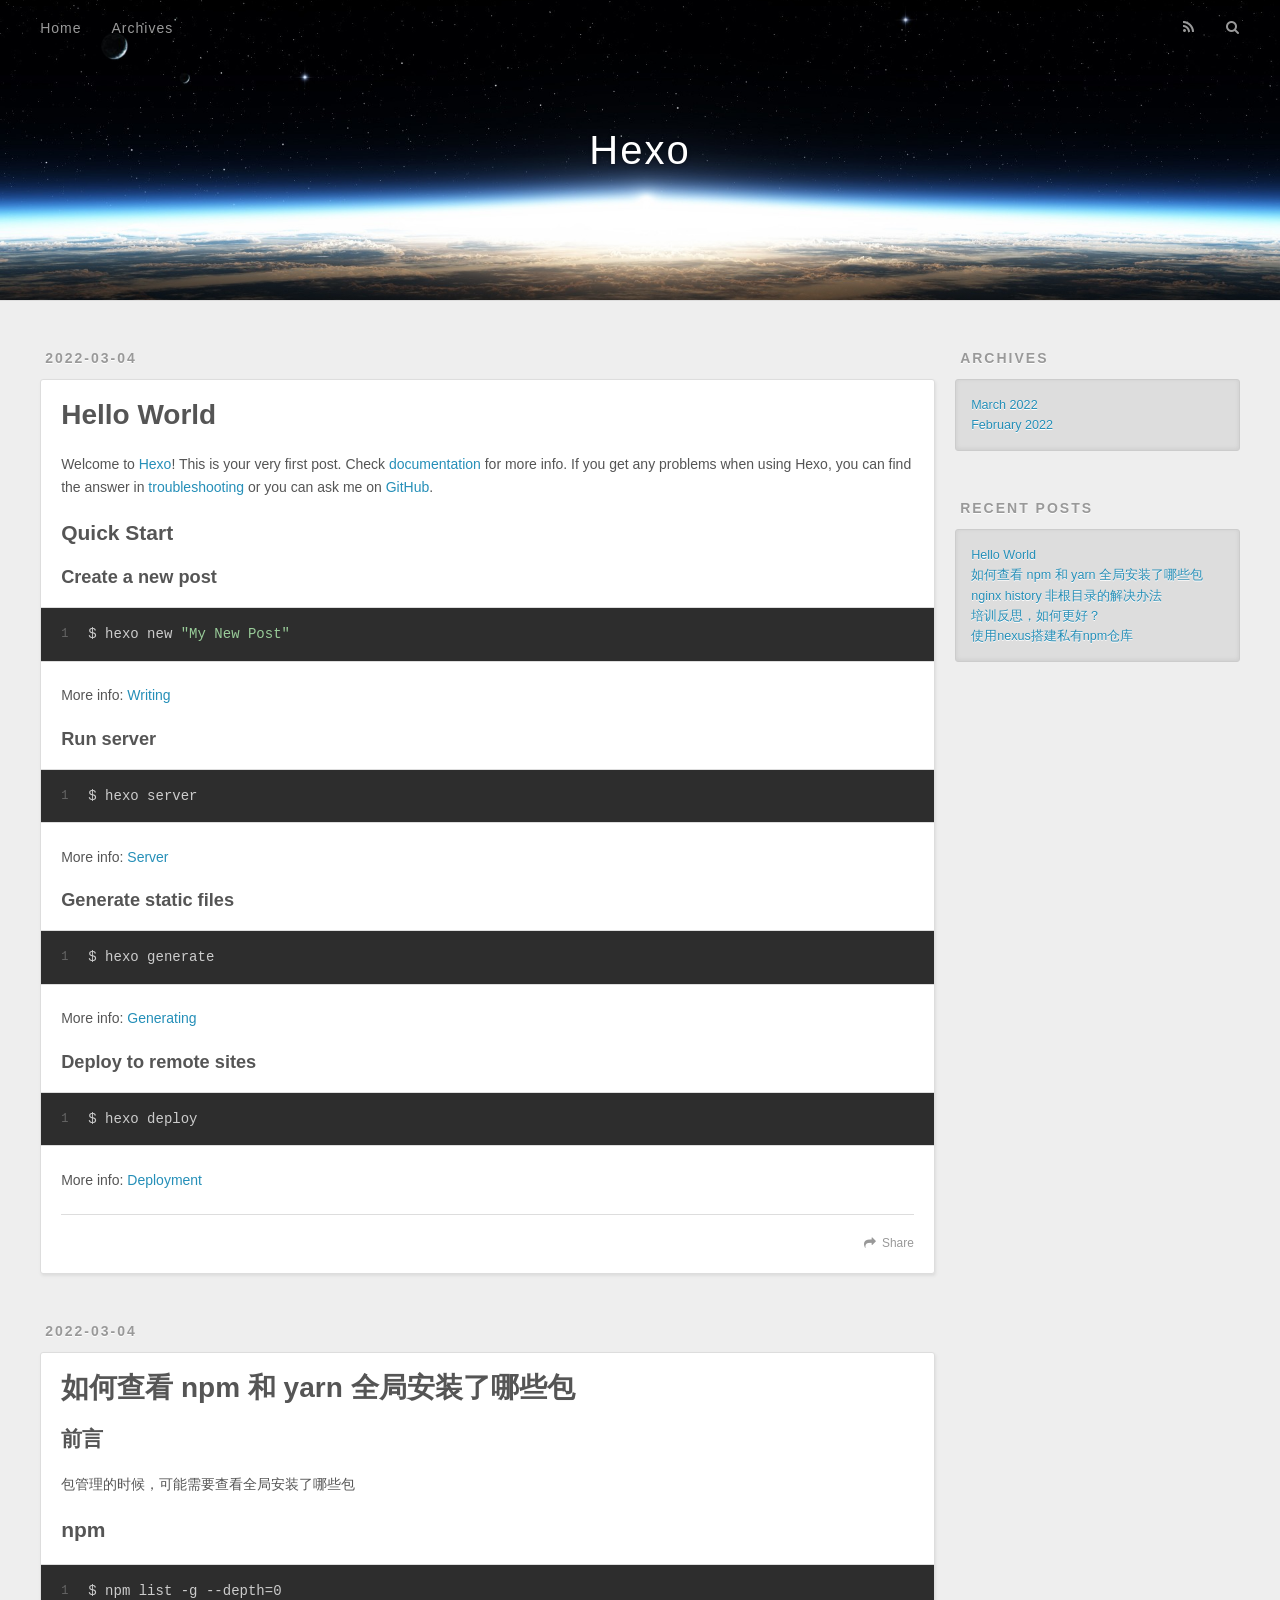
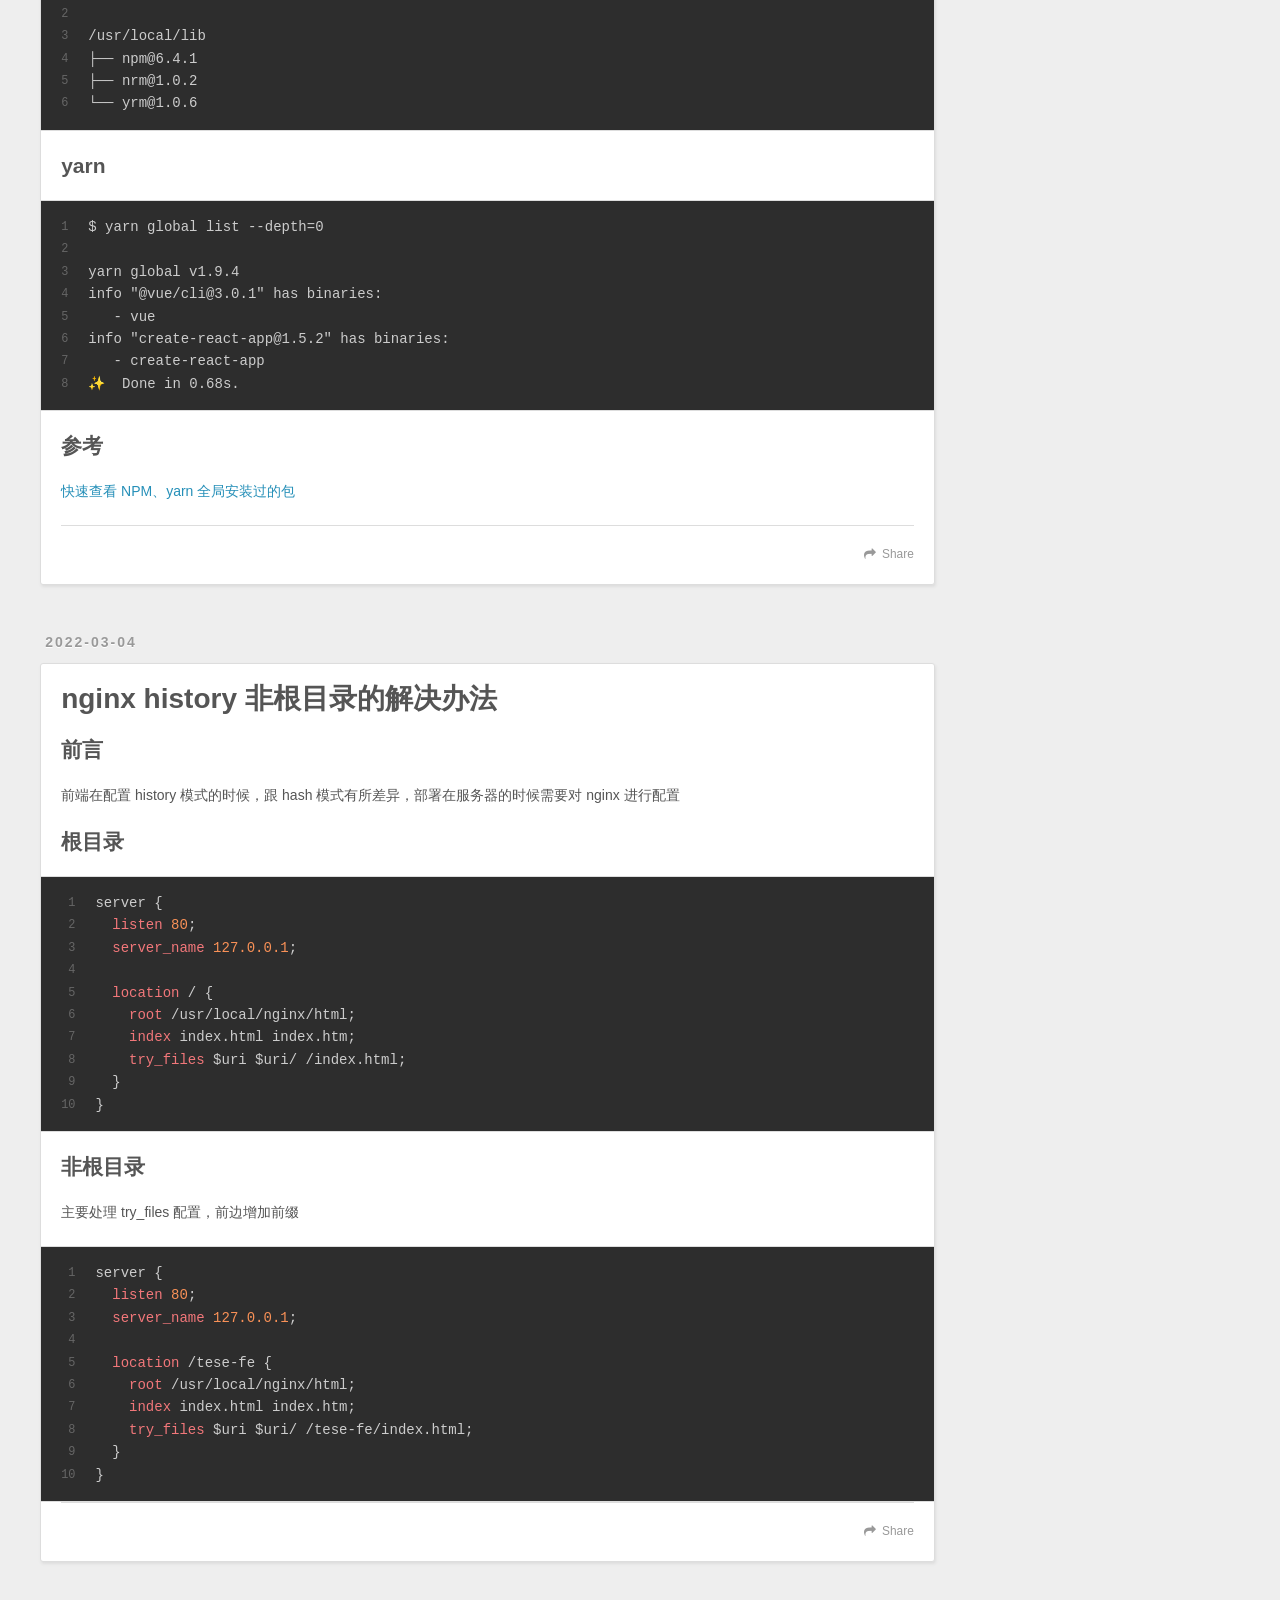
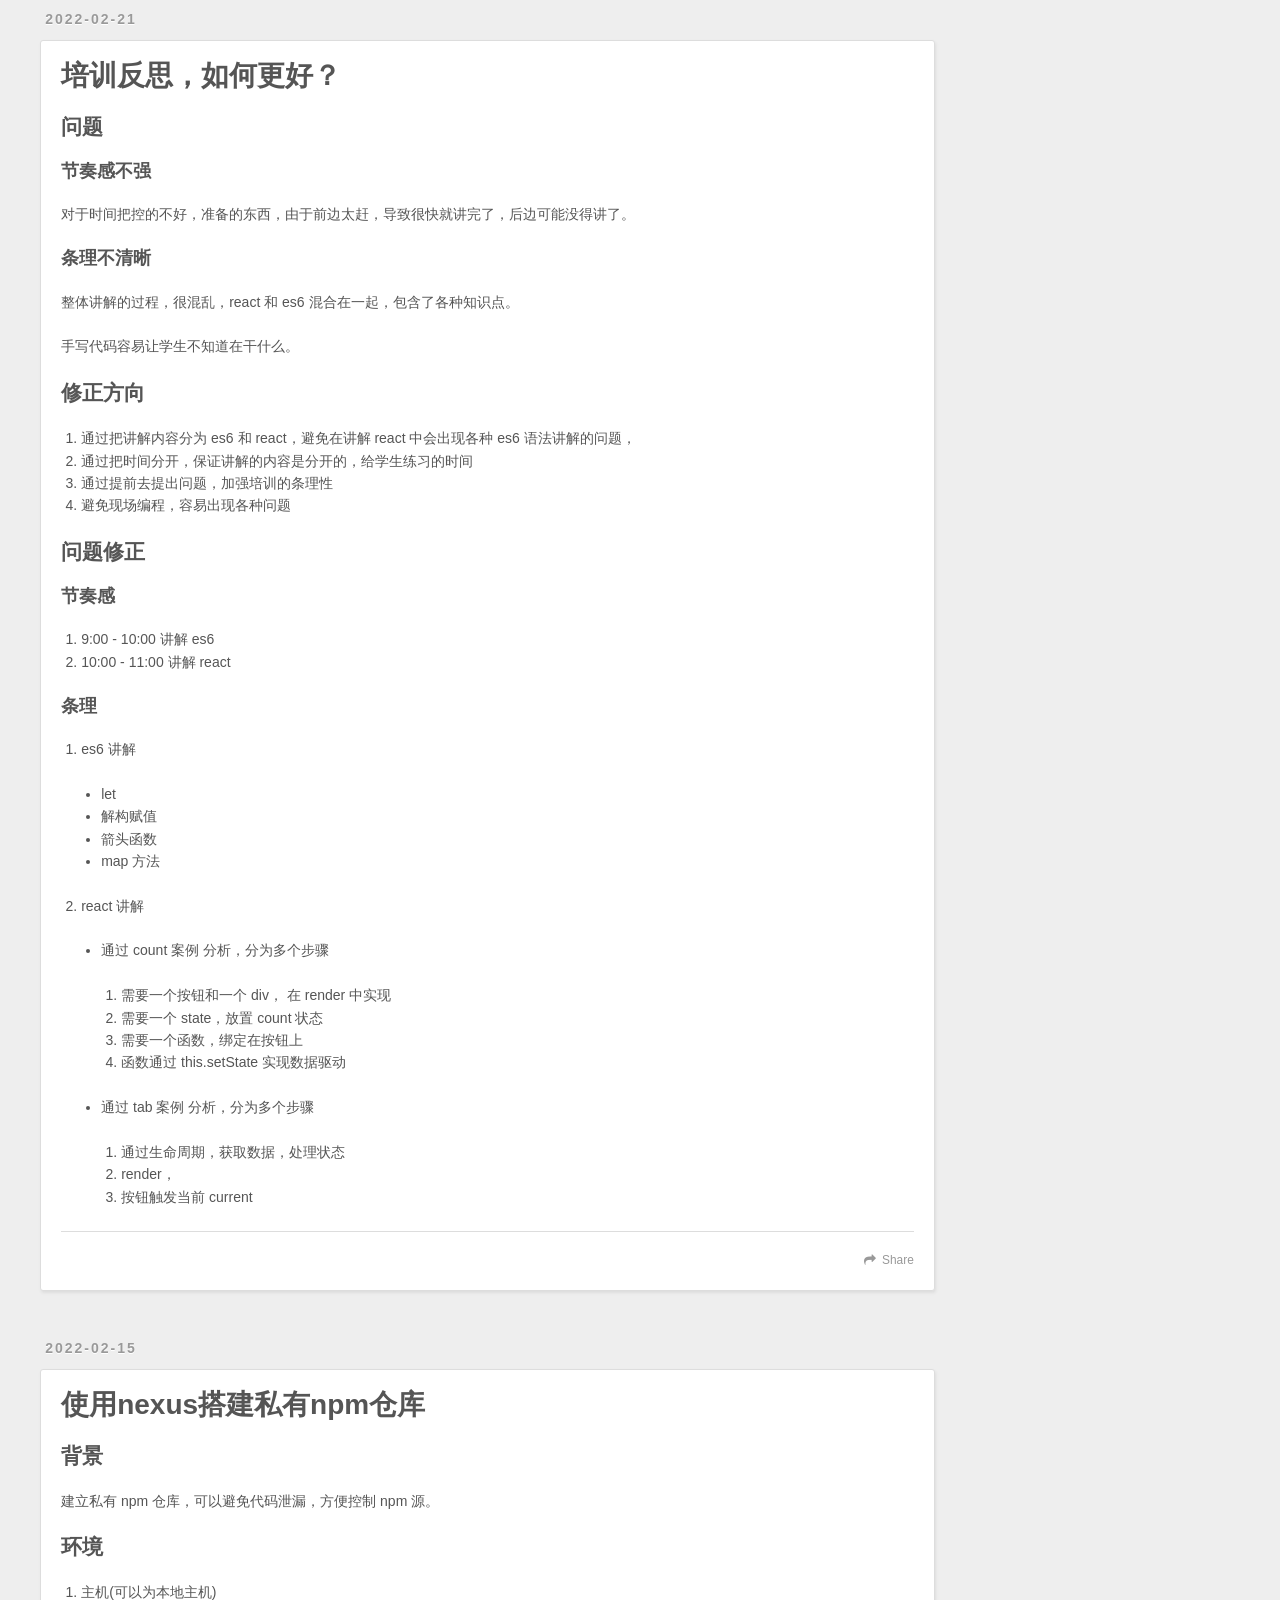
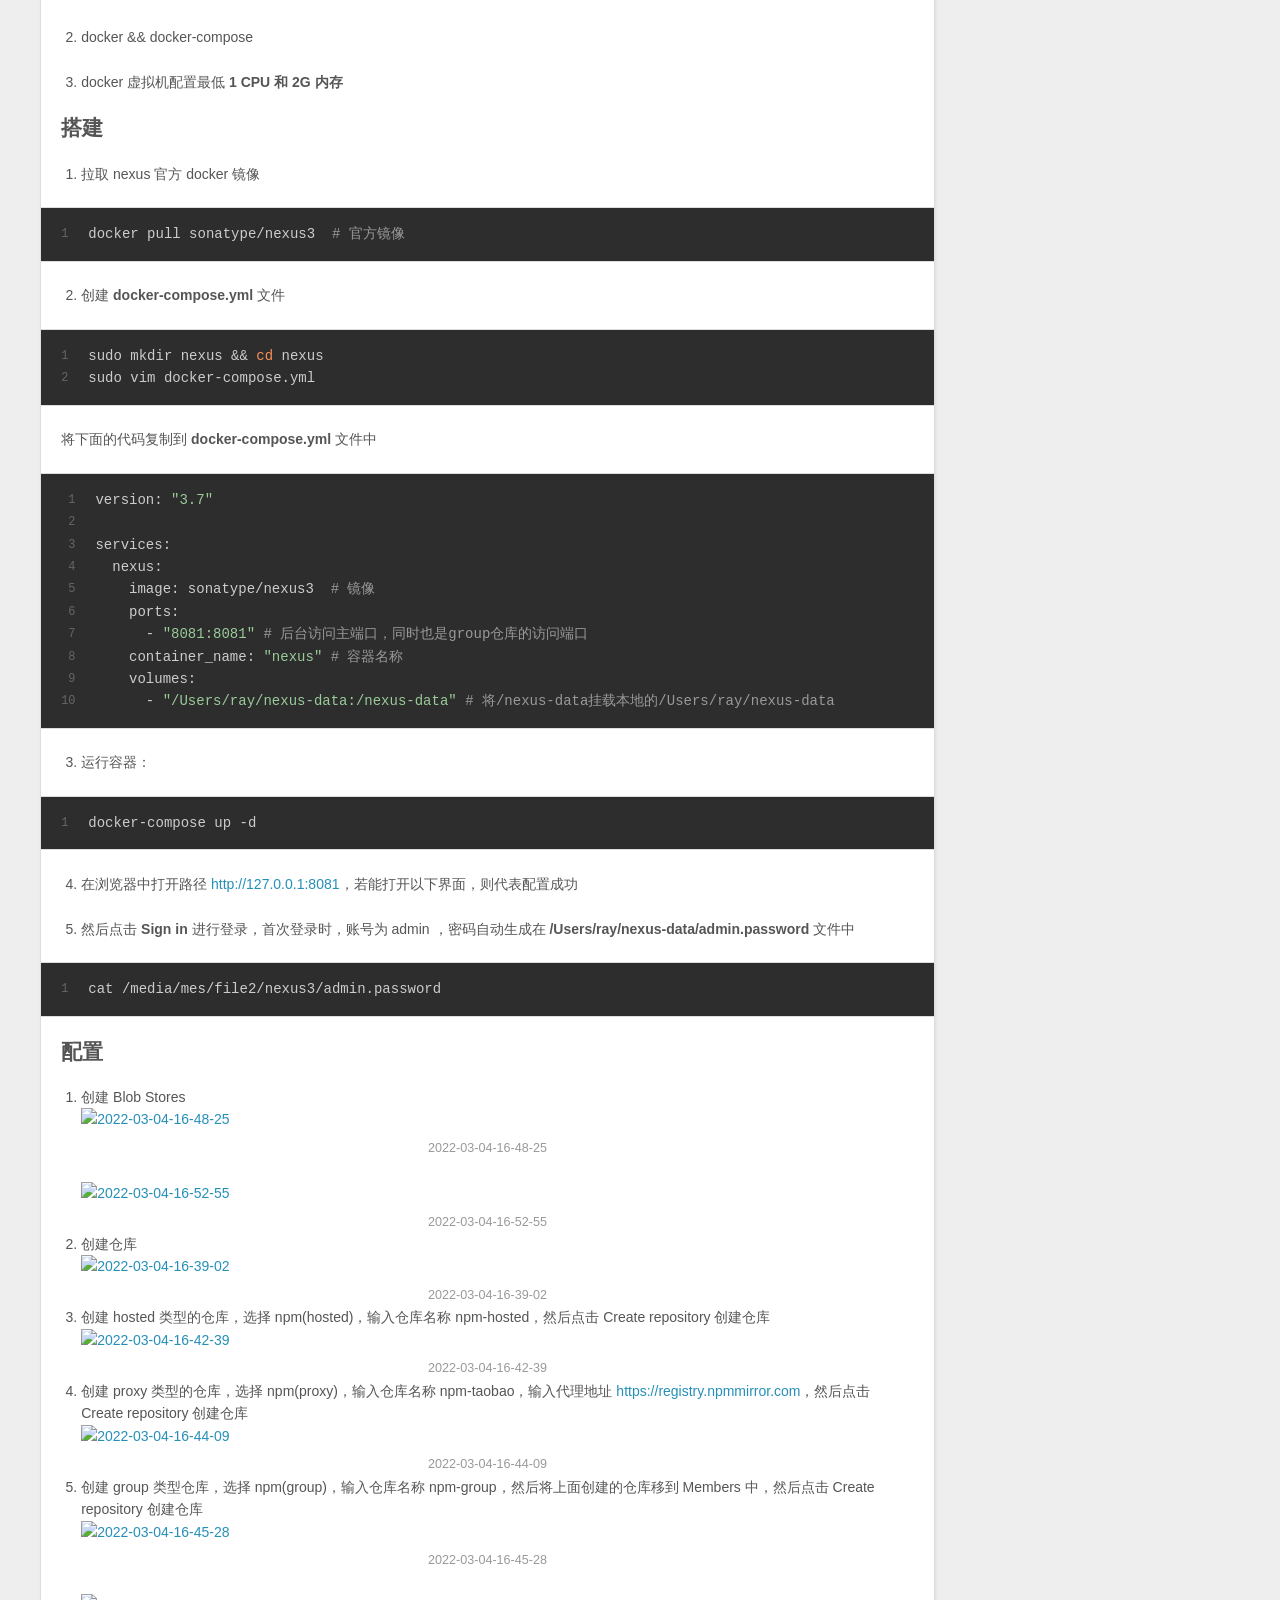
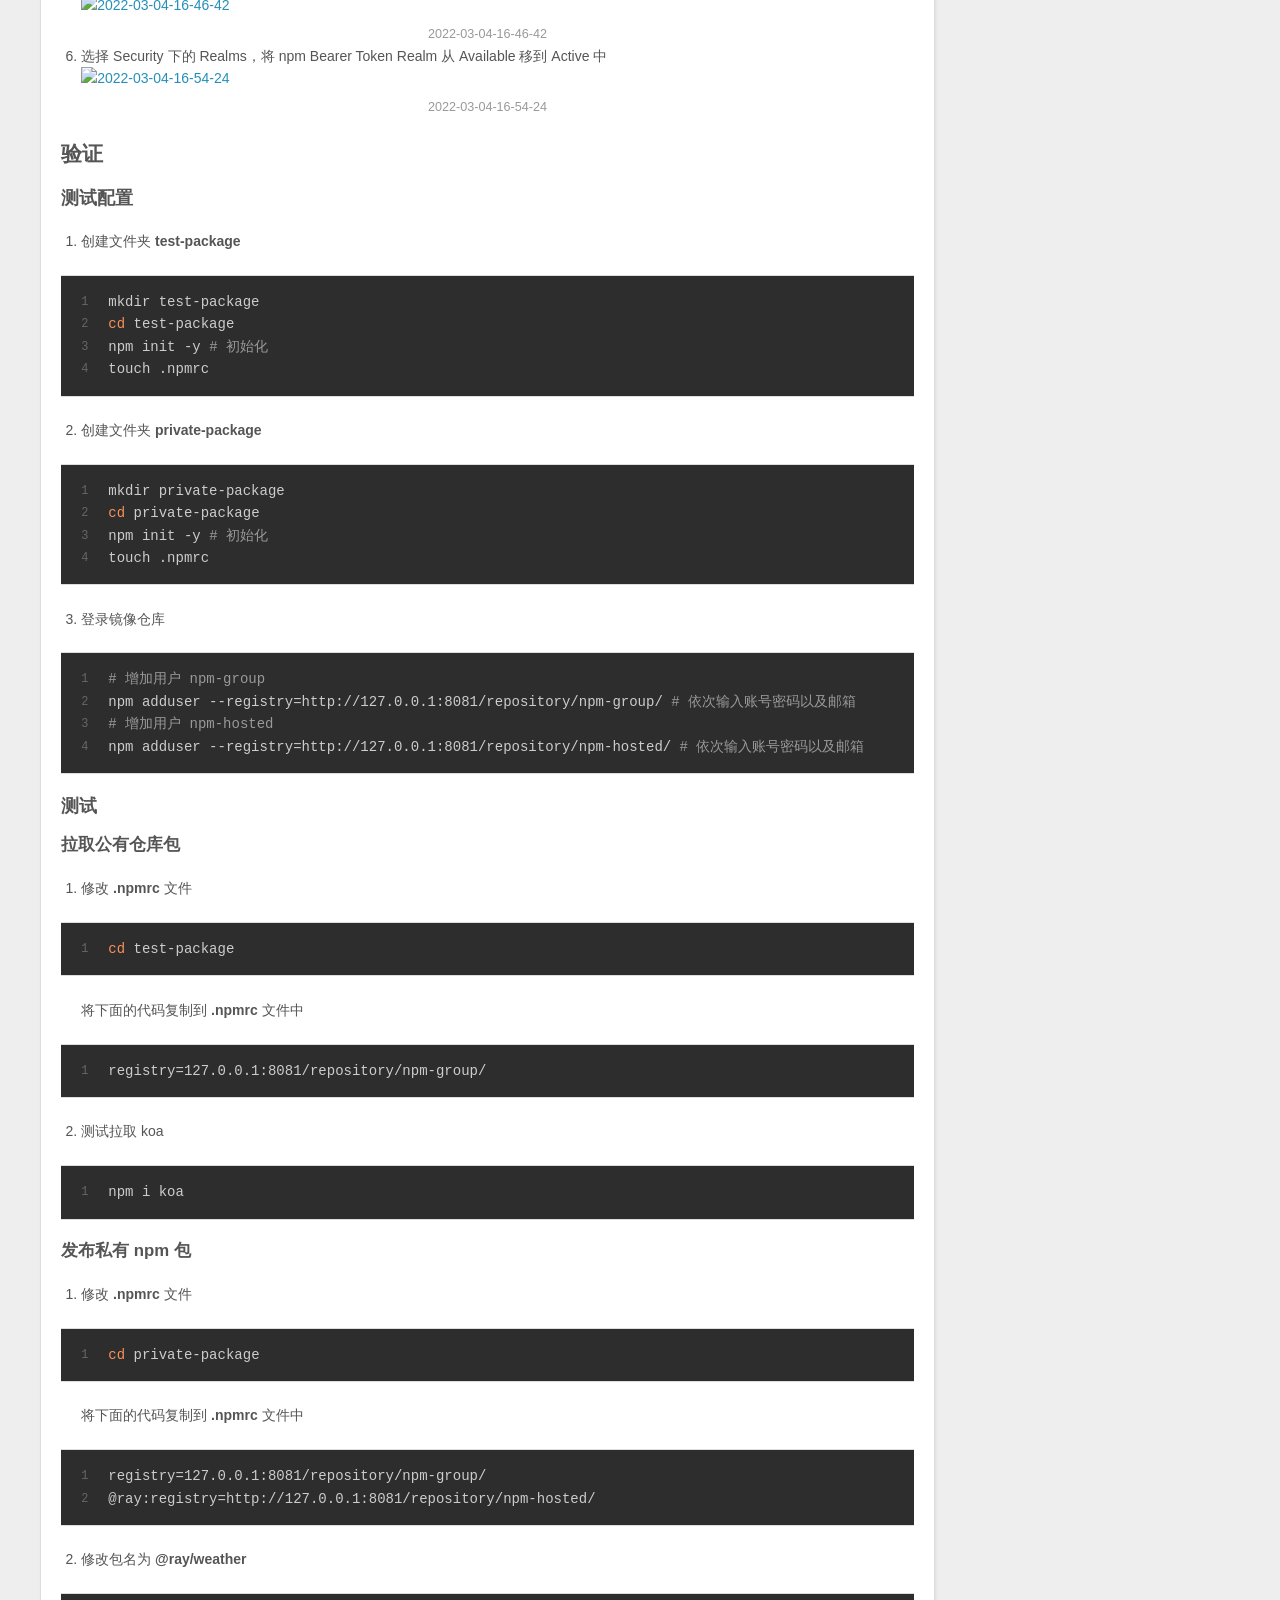
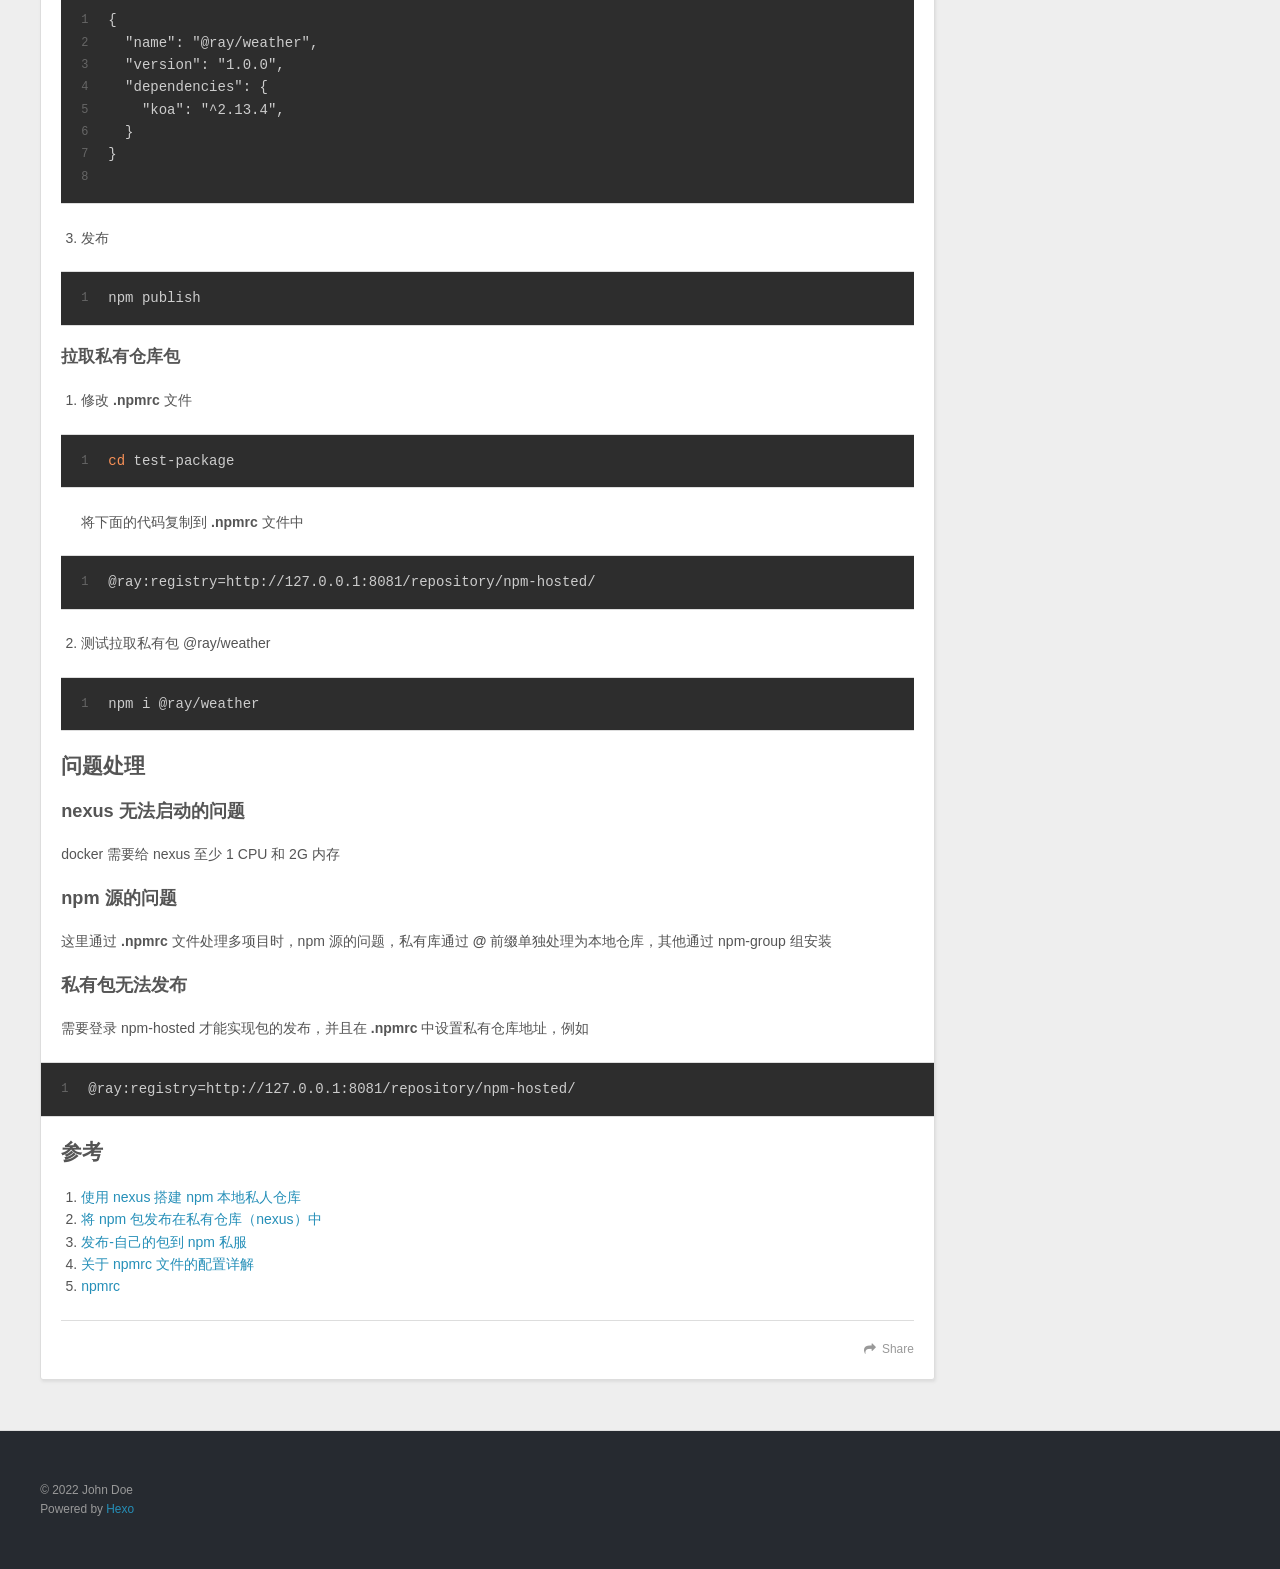
==== commit 2f6742a0: "Site updated: 2022-03-04 17:33:01" ====
--- a/index.html
+++ b/index.html
@@ -1,379 +1,531 @@
 <!DOCTYPE html>
-<html lang="zh-CN">
+<html>
 <head>
-  <meta charset="UTF-8">
-<meta name="viewport" content="width=device-width, initial-scale=1, maximum-scale=2">
-<meta name="theme-color" content="#222">
-<meta name="generator" content="Hexo 4.0.0">
-  <link rel="apple-touch-icon" sizes="180x180" href="/images/apple-touch-icon-next.png?v=7.4.1">
-  <link rel="icon" type="image/png" sizes="32x32" href="/images/favicon-32x32-next.png?v=7.4.1">
-  <link rel="icon" type="image/png" sizes="16x16" href="/images/favicon-16x16-next.png?v=7.4.1">
-  <link rel="mask-icon" href="/images/logo.svg?v=7.4.1" color="#222">
-
-<link rel="stylesheet" href="/css/main.css?v=7.4.1">
-
-
-<link rel="stylesheet" href="/lib/font-awesome/css/font-awesome.min.css?v=4.7.0">
-
-
-<script id="hexo-configurations">
-  var NexT = window.NexT || {};
-  var CONFIG = {
-    root: '/',
-    scheme: 'Pisces',
-    version: '7.4.1',
-    exturl: false,
-    sidebar: {"position":"left","display":"post","offset":12,"onmobile":false},
-    copycode: {"enable":false,"show_result":false,"style":null},
-    back2top: {"enable":true,"sidebar":false,"scrollpercent":false},
-    bookmark: {"enable":false,"color":"#222","save":"auto"},
-    fancybox: false,
-    mediumzoom: false,
-    lazyload: false,
-    pangu: false,
-    algolia: {
-      appID: '',
-      apiKey: '',
-      indexName: '',
-      hits: {"per_page":10},
-      labels: {"input_placeholder":"Search for Posts","hits_empty":"We didn't find any results for the search: ${query}","hits_stats":"${hits} results found in ${time} ms"}
-    },
-    localsearch: {"enable":false,"trigger":"auto","top_n_per_article":1,"unescape":false,"preload":false},
-    path: '',
-    motion: {"enable":true,"async":false,"transition":{"post_block":"fadeIn","post_header":"slideDownIn","post_body":"slideDownIn","coll_header":"slideLeftIn","sidebar":"slideUpIn"}},
-    translation: {
-      copy_button: '复制',
-      copy_success: '复制成功',
-      copy_failure: '复制失败'
-    },
-    sidebarPadding: 40
-  };
-</script>
-
+  <meta charset="utf-8">
+  
+  
+  <title>Hexo</title>
+  <meta name="viewport" content="width=device-width, initial-scale=1, shrink-to-fit=no">
   <meta property="og:type" content="website">
 <meta property="og:title" content="Hexo">
-<meta property="og:url" content="http:&#x2F;&#x2F;yoursite.com&#x2F;index.html">
+<meta property="og:url" content="http://example.com/index.html">
 <meta property="og:site_name" content="Hexo">
-<meta property="og:locale" content="zh-CN">
+<meta property="og:locale" content="en_US">
+<meta property="article:author" content="John Doe">
 <meta name="twitter:card" content="summary">
-  <link rel="canonical" href="http://yoursite.com/">
-
-
-<script id="page-configurations">
-  // https://hexo.io/docs/variables.html
-  CONFIG.page = {
-    sidebar: "",
-    isHome: true,
-    isPost: false,
-    isPage: false,
-    isArchive: false
-  };
-</script>
-
-  <title>Hexo</title>
-  
-
-
-
-
-
-
-
-
-  <noscript>
-  <style>
-  .use-motion .brand,
-  .use-motion .menu-item,
-  .sidebar-inner,
-  .use-motion .post-block,
-  .use-motion .pagination,
-  .use-motion .comments,
-  .use-motion .post-header,
-  .use-motion .post-body,
-  .use-motion .collection-header { opacity: initial; }
-
-  .use-motion .site-title,
-  .use-motion .site-subtitle {
-    opacity: initial;
-    top: initial;
-  }
-
-  .use-motion .logo-line-before i { left: initial; }
-  .use-motion .logo-line-after i { right: initial; }
-  </style>
-</noscript>
-
-</head>
-
-<body itemscope itemtype="http://schema.org/WebPage">
-  <div class="container use-motion">
-    <div class="headband"></div>
-
-    <header class="header" itemscope itemtype="http://schema.org/WPHeader">
-      <div class="header-inner"><div class="site-brand-container">
-  <div class="site-meta">
-
-    <div>
-      <a href="/" class="brand" rel="start">
-        <span class="logo-line-before"><i></i></span>
-        <span class="site-title">Hexo</span>
-        <span class="logo-line-after"><i></i></span>
-      </a>
-    </div>
-  </div>
-
-  <div class="site-nav-toggle">
-    <div class="toggle" aria-label="切换导航栏">
-      <span class="toggle-line toggle-line-first"></span>
-      <span class="toggle-line toggle-line-middle"></span>
-      <span class="toggle-line toggle-line-last"></span>
-    </div>
-  </div>
-</div>
-
-
-<nav class="site-nav">
-  
-  <ul id="menu" class="menu">
-        <li class="menu-item menu-item-home">
-
-    <a href="/" rel="section"><i class="fa fa-fw fa-home"></i>首页</a>
-
-  </li>
-        <li class="menu-item menu-item-archives">
-
-    <a href="/archives/" rel="section"><i class="fa fa-fw fa-archive"></i>归档</a>
-
-  </li>
-  </ul>
-
+  
+    <link rel="alternate" href="/atom.xml" title="Hexo" type="application/atom+xml">
+  
+  
+    <link rel="shortcut icon" href="/favicon.png">
+  
+  
+    
+<link rel="stylesheet" href="https://cdn.jsdelivr.net/npm/typeface-source-code-pro@0.0.71/index.min.css">
+
+  
+  
+<link rel="stylesheet" href="/css/style.css">
+
+  
+    
+<link rel="stylesheet" href="/fancybox/jquery.fancybox.min.css">
+
+  
+<meta name="generator" content="Hexo 6.0.0"></head>
+
+<body>
+  <div id="container">
+    <div id="wrap">
+      <header id="header">
+  <div id="banner"></div>
+  <div id="header-outer" class="outer">
+    <div id="header-title" class="inner">
+      <h1 id="logo-wrap">
+        <a href="/" id="logo">Hexo</a>
+      </h1>
+      
+    </div>
+    <div id="header-inner" class="inner">
+      <nav id="main-nav">
+        <a id="main-nav-toggle" class="nav-icon"></a>
+        
+          <a class="main-nav-link" href="/">Home</a>
+        
+          <a class="main-nav-link" href="/archives">Archives</a>
+        
+      </nav>
+      <nav id="sub-nav">
+        
+          <a id="nav-rss-link" class="nav-icon" href="/atom.xml" title="RSS Feed"></a>
+        
+        <a id="nav-search-btn" class="nav-icon" title="Search"></a>
+      </nav>
+      <div id="search-form-wrap">
+        <form action="//google.com/search" method="get" accept-charset="UTF-8" class="search-form"><input type="search" name="q" class="search-form-input" placeholder="Search"><button type="submit" class="search-form-submit">&#xF002;</button><input type="hidden" name="sitesearch" value="http://example.com"></form>
+      </div>
+    </div>
+  </div>
+</header>
+
+      <div class="outer">
+        <section id="main">
+  
+    <article id="post-hello-world" class="h-entry article article-type-post" itemprop="blogPost" itemscope itemtype="https://schema.org/BlogPosting">
+  <div class="article-meta">
+    <a href="/2022/03/04/hello-world/" class="article-date">
+  <time class="dt-published" datetime="2022-03-04T09:32:55.073Z" itemprop="datePublished">2022-03-04</time>
+</a>
+    
+  </div>
+  <div class="article-inner">
+    
+    
+      <header class="article-header">
+        
+  
+    <h1 itemprop="name">
+      <a class="p-name article-title" href="/2022/03/04/hello-world/">Hello World</a>
+    </h1>
+  
+
+      </header>
+    
+    <div class="e-content article-entry" itemprop="articleBody">
+      
+        <p>Welcome to <a target="_blank" rel="noopener" href="https://hexo.io/">Hexo</a>! This is your very first post. Check <a target="_blank" rel="noopener" href="https://hexo.io/docs/">documentation</a> for more info. If you get any problems when using Hexo, you can find the answer in <a target="_blank" rel="noopener" href="https://hexo.io/docs/troubleshooting.html">troubleshooting</a> or you can ask me on <a target="_blank" rel="noopener" href="https://github.com/hexojs/hexo/issues">GitHub</a>.</p>
+<h2 id="Quick-Start"><a href="#Quick-Start" class="headerlink" title="Quick Start"></a>Quick Start</h2><h3 id="Create-a-new-post"><a href="#Create-a-new-post" class="headerlink" title="Create a new post"></a>Create a new post</h3><figure class="highlight bash"><table><tr><td class="gutter"><pre><span class="line">1</span><br></pre></td><td class="code"><pre><span class="line">$ hexo new <span class="string">&quot;My New Post&quot;</span></span><br></pre></td></tr></table></figure>
+
+<p>More info: <a target="_blank" rel="noopener" href="https://hexo.io/docs/writing.html">Writing</a></p>
+<h3 id="Run-server"><a href="#Run-server" class="headerlink" title="Run server"></a>Run server</h3><figure class="highlight bash"><table><tr><td class="gutter"><pre><span class="line">1</span><br></pre></td><td class="code"><pre><span class="line">$ hexo server</span><br></pre></td></tr></table></figure>
+
+<p>More info: <a target="_blank" rel="noopener" href="https://hexo.io/docs/server.html">Server</a></p>
+<h3 id="Generate-static-files"><a href="#Generate-static-files" class="headerlink" title="Generate static files"></a>Generate static files</h3><figure class="highlight bash"><table><tr><td class="gutter"><pre><span class="line">1</span><br></pre></td><td class="code"><pre><span class="line">$ hexo generate</span><br></pre></td></tr></table></figure>
+
+<p>More info: <a target="_blank" rel="noopener" href="https://hexo.io/docs/generating.html">Generating</a></p>
+<h3 id="Deploy-to-remote-sites"><a href="#Deploy-to-remote-sites" class="headerlink" title="Deploy to remote sites"></a>Deploy to remote sites</h3><figure class="highlight bash"><table><tr><td class="gutter"><pre><span class="line">1</span><br></pre></td><td class="code"><pre><span class="line">$ hexo deploy</span><br></pre></td></tr></table></figure>
+
+<p>More info: <a target="_blank" rel="noopener" href="https://hexo.io/docs/one-command-deployment.html">Deployment</a></p>
+
+      
+    </div>
+    <footer class="article-footer">
+      <a data-url="http://example.com/2022/03/04/hello-world/" data-id="cl0c7xxw400009qn9082k0c6d" data-title="Hello World" class="article-share-link">Share</a>
+      
+      
+      
+    </footer>
+  </div>
+  
+</article>
+
+
+
+  
+    <article id="post-如何查看-npm-和-yarn-全局安装了哪些包" class="h-entry article article-type-post" itemprop="blogPost" itemscope itemtype="https://schema.org/BlogPosting">
+  <div class="article-meta">
+    <a href="/2022/03/04/%E5%A6%82%E4%BD%95%E6%9F%A5%E7%9C%8B-npm-%E5%92%8C-yarn-%E5%85%A8%E5%B1%80%E5%AE%89%E8%A3%85%E4%BA%86%E5%93%AA%E4%BA%9B%E5%8C%85/" class="article-date">
+  <time class="dt-published" datetime="2022-03-04T09:28:17.000Z" itemprop="datePublished">2022-03-04</time>
+</a>
+    
+  </div>
+  <div class="article-inner">
+    
+    
+      <header class="article-header">
+        
+  
+    <h1 itemprop="name">
+      <a class="p-name article-title" href="/2022/03/04/%E5%A6%82%E4%BD%95%E6%9F%A5%E7%9C%8B-npm-%E5%92%8C-yarn-%E5%85%A8%E5%B1%80%E5%AE%89%E8%A3%85%E4%BA%86%E5%93%AA%E4%BA%9B%E5%8C%85/">如何查看 npm 和 yarn 全局安装了哪些包</a>
+    </h1>
+  
+
+      </header>
+    
+    <div class="e-content article-entry" itemprop="articleBody">
+      
+        <h2 id="前言"><a href="#前言" class="headerlink" title="前言"></a>前言</h2><p>包管理的时候，可能需要查看全局安装了哪些包</p>
+<h2 id="npm"><a href="#npm" class="headerlink" title="npm"></a>npm</h2><figure class="highlight shell"><table><tr><td class="gutter"><pre><span class="line">1</span><br><span class="line">2</span><br><span class="line">3</span><br><span class="line">4</span><br><span class="line">5</span><br><span class="line">6</span><br></pre></td><td class="code"><pre><span class="line"><span class="meta">$</span><span class="bash"> npm list -g --depth=0</span></span><br><span class="line"></span><br><span class="line">/usr/local/lib</span><br><span class="line">├── npm@6.4.1</span><br><span class="line">├── nrm@1.0.2</span><br><span class="line">└── yrm@1.0.6</span><br></pre></td></tr></table></figure>
+
+<h2 id="yarn"><a href="#yarn" class="headerlink" title="yarn"></a>yarn</h2><figure class="highlight shell"><table><tr><td class="gutter"><pre><span class="line">1</span><br><span class="line">2</span><br><span class="line">3</span><br><span class="line">4</span><br><span class="line">5</span><br><span class="line">6</span><br><span class="line">7</span><br><span class="line">8</span><br></pre></td><td class="code"><pre><span class="line"><span class="meta">$</span><span class="bash"> yarn global list --depth=0</span></span><br><span class="line"></span><br><span class="line">yarn global v1.9.4</span><br><span class="line">info &quot;@vue/cli@3.0.1&quot; has binaries:</span><br><span class="line">   - vue</span><br><span class="line">info &quot;create-react-app@1.5.2&quot; has binaries:</span><br><span class="line">   - create-react-app</span><br><span class="line">✨  Done in 0.68s.</span><br></pre></td></tr></table></figure>
+
+<h2 id="参考"><a href="#参考" class="headerlink" title="参考"></a>参考</h2><p><a target="_blank" rel="noopener" href="https://learnku.com/articles/16798/quick-view-of-npm-and-yarn-global-installed-packages">快速查看 NPM、yarn 全局安装过的包</a></p>
+
+      
+    </div>
+    <footer class="article-footer">
+      <a data-url="http://example.com/2022/03/04/%E5%A6%82%E4%BD%95%E6%9F%A5%E7%9C%8B-npm-%E5%92%8C-yarn-%E5%85%A8%E5%B1%80%E5%AE%89%E8%A3%85%E4%BA%86%E5%93%AA%E4%BA%9B%E5%8C%85/" data-id="cl0c7xxwd00049qn988ft87mv" data-title="如何查看 npm 和 yarn 全局安装了哪些包" class="article-share-link">Share</a>
+      
+      
+      
+    </footer>
+  </div>
+  
+</article>
+
+
+
+  
+    <article id="post-nginx-history-非根目录的解决办法" class="h-entry article article-type-post" itemprop="blogPost" itemscope itemtype="https://schema.org/BlogPosting">
+  <div class="article-meta">
+    <a href="/2022/03/04/nginx-history-%E9%9D%9E%E6%A0%B9%E7%9B%AE%E5%BD%95%E7%9A%84%E8%A7%A3%E5%86%B3%E5%8A%9E%E6%B3%95/" class="article-date">
+  <time class="dt-published" datetime="2022-03-04T09:14:30.000Z" itemprop="datePublished">2022-03-04</time>
+</a>
+    
+  </div>
+  <div class="article-inner">
+    
+    
+      <header class="article-header">
+        
+  
+    <h1 itemprop="name">
+      <a class="p-name article-title" href="/2022/03/04/nginx-history-%E9%9D%9E%E6%A0%B9%E7%9B%AE%E5%BD%95%E7%9A%84%E8%A7%A3%E5%86%B3%E5%8A%9E%E6%B3%95/">nginx history 非根目录的解决办法</a>
+    </h1>
+  
+
+      </header>
+    
+    <div class="e-content article-entry" itemprop="articleBody">
+      
+        <h2 id="前言"><a href="#前言" class="headerlink" title="前言"></a>前言</h2><p>前端在配置 history 模式的时候，跟 hash 模式有所差异，部署在服务器的时候需要对 nginx 进行配置</p>
+<h2 id="根目录"><a href="#根目录" class="headerlink" title="根目录"></a>根目录</h2><figure class="highlight nginx"><table><tr><td class="gutter"><pre><span class="line">1</span><br><span class="line">2</span><br><span class="line">3</span><br><span class="line">4</span><br><span class="line">5</span><br><span class="line">6</span><br><span class="line">7</span><br><span class="line">8</span><br><span class="line">9</span><br><span class="line">10</span><br></pre></td><td class="code"><pre><span class="line"><span class="section">server</span> &#123;</span><br><span class="line">  <span class="attribute">listen</span> <span class="number">80</span>;</span><br><span class="line">  <span class="attribute">server_name</span> <span class="number">127.0.0.1</span>;</span><br><span class="line"></span><br><span class="line">  <span class="attribute">location</span> / &#123;</span><br><span class="line">    <span class="attribute">root</span> /usr/local/nginx/html;</span><br><span class="line">    <span class="attribute">index</span> index.html index.htm;</span><br><span class="line">    <span class="attribute">try_files</span> $uri $uri/ /index.html;</span><br><span class="line">  &#125;</span><br><span class="line">&#125;</span><br></pre></td></tr></table></figure>
+
+<h2 id="非根目录"><a href="#非根目录" class="headerlink" title="非根目录"></a>非根目录</h2><p>主要处理 try_files 配置，前边增加前缀</p>
+<figure class="highlight nginx"><table><tr><td class="gutter"><pre><span class="line">1</span><br><span class="line">2</span><br><span class="line">3</span><br><span class="line">4</span><br><span class="line">5</span><br><span class="line">6</span><br><span class="line">7</span><br><span class="line">8</span><br><span class="line">9</span><br><span class="line">10</span><br></pre></td><td class="code"><pre><span class="line"><span class="section">server</span> &#123;</span><br><span class="line">  <span class="attribute">listen</span> <span class="number">80</span>;</span><br><span class="line">  <span class="attribute">server_name</span> <span class="number">127.0.0.1</span>;</span><br><span class="line"></span><br><span class="line">  <span class="attribute">location</span> /tese-fe &#123;</span><br><span class="line">    <span class="attribute">root</span> /usr/local/nginx/html;</span><br><span class="line">    <span class="attribute">index</span> index.html index.htm;</span><br><span class="line">    <span class="attribute">try_files</span> $uri $uri/ /tese-fe/index.html;</span><br><span class="line">  &#125;</span><br><span class="line">&#125;</span><br></pre></td></tr></table></figure>
+
+      
+    </div>
+    <footer class="article-footer">
+      <a data-url="http://example.com/2022/03/04/nginx-history-%E9%9D%9E%E6%A0%B9%E7%9B%AE%E5%BD%95%E7%9A%84%E8%A7%A3%E5%86%B3%E5%8A%9E%E6%B3%95/" data-id="cl0c7xxw900019qn9eypg7okg" data-title="nginx history 非根目录的解决办法" class="article-share-link">Share</a>
+      
+      
+      
+    </footer>
+  </div>
+  
+</article>
+
+
+
+  
+    <article id="post-培训反思，如何更好？" class="h-entry article article-type-post" itemprop="blogPost" itemscope itemtype="https://schema.org/BlogPosting">
+  <div class="article-meta">
+    <a href="/2022/02/21/%E5%9F%B9%E8%AE%AD%E5%8F%8D%E6%80%9D%EF%BC%8C%E5%A6%82%E4%BD%95%E6%9B%B4%E5%A5%BD%EF%BC%9F/" class="article-date">
+  <time class="dt-published" datetime="2022-02-21T06:02:04.000Z" itemprop="datePublished">2022-02-21</time>
+</a>
+    
+  </div>
+  <div class="article-inner">
+    
+    
+      <header class="article-header">
+        
+  
+    <h1 itemprop="name">
+      <a class="p-name article-title" href="/2022/02/21/%E5%9F%B9%E8%AE%AD%E5%8F%8D%E6%80%9D%EF%BC%8C%E5%A6%82%E4%BD%95%E6%9B%B4%E5%A5%BD%EF%BC%9F/">培训反思，如何更好？</a>
+    </h1>
+  
+
+      </header>
+    
+    <div class="e-content article-entry" itemprop="articleBody">
+      
+        <h2 id="问题"><a href="#问题" class="headerlink" title="问题"></a>问题</h2><h3 id="节奏感不强"><a href="#节奏感不强" class="headerlink" title="节奏感不强"></a>节奏感不强</h3><p>对于时间把控的不好，准备的东西，由于前边太赶，导致很快就讲完了，后边可能没得讲了。</p>
+<h3 id="条理不清晰"><a href="#条理不清晰" class="headerlink" title="条理不清晰"></a>条理不清晰</h3><p>整体讲解的过程，很混乱，react 和 es6 混合在一起，包含了各种知识点。</p>
+<p>手写代码容易让学生不知道在干什么。</p>
+<h2 id="修正方向"><a href="#修正方向" class="headerlink" title="修正方向"></a>修正方向</h2><ol>
+<li>通过把讲解内容分为 es6 和 react，避免在讲解 react 中会出现各种 es6 语法讲解的问题，</li>
+<li>通过把时间分开，保证讲解的内容是分开的，给学生练习的时间</li>
+<li>通过提前去提出问题，加强培训的条理性</li>
+<li>避免现场编程，容易出现各种问题</li>
+</ol>
+<h2 id="问题修正"><a href="#问题修正" class="headerlink" title="问题修正"></a>问题修正</h2><h3 id="节奏感"><a href="#节奏感" class="headerlink" title="节奏感"></a>节奏感</h3><ol>
+<li>9:00 - 10:00 讲解 es6</li>
+<li>10:00 - 11:00 讲解 react</li>
+</ol>
+<h3 id="条理"><a href="#条理" class="headerlink" title="条理"></a>条理</h3><ol>
+<li><p>es6 讲解</p>
+<ul>
+<li>let</li>
+<li>解构赋值</li>
+<li>箭头函数</li>
+<li>map 方法</li>
+</ul>
+</li>
+<li><p>react 讲解</p>
+<ul>
+<li><p>通过 count 案例 分析，分为多个步骤</p>
+<ol>
+<li>需要一个按钮和一个 div， 在 render 中实现</li>
+<li>需要一个 state，放置 count 状态</li>
+<li>需要一个函数，绑定在按钮上</li>
+<li>函数通过 this.setState 实现数据驱动</li>
+</ol>
+</li>
+<li><p>通过 tab 案例 分析，分为多个步骤</p>
+<ol>
+<li>通过生命周期，获取数据，处理状态</li>
+<li>render，</li>
+<li>按钮触发当前 current</li>
+</ol>
+</li>
+</ul>
+</li>
+</ol>
+
+      
+    </div>
+    <footer class="article-footer">
+      <a data-url="http://example.com/2022/02/21/%E5%9F%B9%E8%AE%AD%E5%8F%8D%E6%80%9D%EF%BC%8C%E5%A6%82%E4%BD%95%E6%9B%B4%E5%A5%BD%EF%BC%9F/" data-id="cl0c7xxwc00039qn91elpaext" data-title="培训反思，如何更好？" class="article-share-link">Share</a>
+      
+      
+      
+    </footer>
+  </div>
+  
+</article>
+
+
+
+  
+    <article id="post-使用nexus搭建私有npm仓库" class="h-entry article article-type-post" itemprop="blogPost" itemscope itemtype="https://schema.org/BlogPosting">
+  <div class="article-meta">
+    <a href="/2022/02/15/%E4%BD%BF%E7%94%A8nexus%E6%90%AD%E5%BB%BA%E7%A7%81%E6%9C%89npm%E4%BB%93%E5%BA%93/" class="article-date">
+  <time class="dt-published" datetime="2022-02-15T06:22:12.000Z" itemprop="datePublished">2022-02-15</time>
+</a>
+    
+  </div>
+  <div class="article-inner">
+    
+    
+      <header class="article-header">
+        
+  
+    <h1 itemprop="name">
+      <a class="p-name article-title" href="/2022/02/15/%E4%BD%BF%E7%94%A8nexus%E6%90%AD%E5%BB%BA%E7%A7%81%E6%9C%89npm%E4%BB%93%E5%BA%93/">使用nexus搭建私有npm仓库</a>
+    </h1>
+  
+
+      </header>
+    
+    <div class="e-content article-entry" itemprop="articleBody">
+      
+        <!-- @format -->
+
+<h2 id="背景"><a href="#背景" class="headerlink" title="背景"></a>背景</h2><p>建立私有 npm 仓库，可以避免代码泄漏，方便控制 npm 源。</p>
+<h2 id="环境"><a href="#环境" class="headerlink" title="环境"></a>环境</h2><ol>
+<li><p>主机(可以为本地主机)</p>
+</li>
+<li><p>docker &amp;&amp; docker-compose</p>
+</li>
+<li><p>docker 虚拟机配置最低 <strong>1 CPU 和 2G 内存</strong></p>
+</li>
+</ol>
+<h2 id="搭建"><a href="#搭建" class="headerlink" title="搭建"></a>搭建</h2><ol>
+<li>拉取 nexus 官方 docker 镜像</li>
+</ol>
+<figure class="highlight bash"><table><tr><td class="gutter"><pre><span class="line">1</span><br></pre></td><td class="code"><pre><span class="line">docker pull sonatype/nexus3  <span class="comment"># 官方镜像</span></span><br></pre></td></tr></table></figure>
+
+<ol start="2">
+<li>创建 <strong>docker-compose.yml</strong> 文件</li>
+</ol>
+<figure class="highlight bash"><table><tr><td class="gutter"><pre><span class="line">1</span><br><span class="line">2</span><br></pre></td><td class="code"><pre><span class="line">sudo mkdir nexus &amp;&amp; <span class="built_in">cd</span> nexus</span><br><span class="line">sudo vim docker-compose.yml</span><br></pre></td></tr></table></figure>
+
+<p>将下面的代码复制到 <strong>docker-compose.yml</strong> 文件中</p>
+<figure class="highlight dockerfile"><table><tr><td class="gutter"><pre><span class="line">1</span><br><span class="line">2</span><br><span class="line">3</span><br><span class="line">4</span><br><span class="line">5</span><br><span class="line">6</span><br><span class="line">7</span><br><span class="line">8</span><br><span class="line">9</span><br><span class="line">10</span><br></pre></td><td class="code"><pre><span class="line">version: <span class="string">&quot;3.7&quot;</span></span><br><span class="line"></span><br><span class="line">services:</span><br><span class="line">  nexus:</span><br><span class="line">    image: sonatype/nexus3  <span class="comment"># 镜像</span></span><br><span class="line">    ports:</span><br><span class="line">      - <span class="string">&quot;8081:8081&quot;</span> <span class="comment"># 后台访问主端口，同时也是group仓库的访问端口</span></span><br><span class="line">    container_name: <span class="string">&quot;nexus&quot;</span> <span class="comment"># 容器名称</span></span><br><span class="line">    volumes:</span><br><span class="line">      - <span class="string">&quot;/Users/ray/nexus-data:/nexus-data&quot;</span> <span class="comment"># 将/nexus-data挂载本地的/Users/ray/nexus-data</span></span><br></pre></td></tr></table></figure>
+
+<ol start="3">
+<li>运行容器：</li>
+</ol>
+<figure class="highlight bash"><table><tr><td class="gutter"><pre><span class="line">1</span><br></pre></td><td class="code"><pre><span class="line">docker-compose up -d</span><br></pre></td></tr></table></figure>
+
+<ol start="4">
+<li><p>在浏览器中打开路径 <a target="_blank" rel="noopener" href="http://127.0.0.1:8081/">http://127.0.0.1:8081</a>，若能打开以下界面，则代表配置成功</p>
+</li>
+<li><p>然后点击 <strong>Sign in</strong> 进行登录，首次登录时，账号为 admin ，密码自动生成在 <strong>&#x2F;Users&#x2F;ray&#x2F;nexus-data&#x2F;admin.password</strong> 文件中</p>
+</li>
+</ol>
+<figure class="highlight bash"><table><tr><td class="gutter"><pre><span class="line">1</span><br></pre></td><td class="code"><pre><span class="line">cat /media/mes/file2/nexus3/admin.password</span><br></pre></td></tr></table></figure>
+
+<h2 id="配置"><a href="#配置" class="headerlink" title="配置"></a>配置</h2><ol>
+<li>创建 Blob Stores<br><img src="http://image.ixiaoq.cn/2022-03-04-16-48-25.png" alt="2022-03-04-16-48-25"><br><img src="http://image.ixiaoq.cn/2022-03-04-16-52-55.png" alt="2022-03-04-16-52-55"></li>
+<li>创建仓库<br><img src="http://image.ixiaoq.cn/2022-03-04-16-39-02.png" alt="2022-03-04-16-39-02"></li>
+<li>创建 hosted 类型的仓库，选择 npm(hosted)，输入仓库名称 npm-hosted，然后点击 Create repository 创建仓库 <!-- ![2022-03-04-16-40-02](http://image.ixiaoq.cn/2022-03-04-16-40-02.png) -->
+ <img src="http://image.ixiaoq.cn/2022-03-04-16-42-39.png" alt="2022-03-04-16-42-39"></li>
+<li>创建 proxy 类型的仓库，选择 npm(proxy)，输入仓库名称 npm-taobao，输入代理地址 <a target="_blank" rel="noopener" href="https://registry.npmmirror.com/">https://registry.npmmirror.com</a>，然后点击 Create repository 创建仓库 <!-- ![2022-03-04-16-43-21](http://image.ixiaoq.cn/2022-03-04-16-43-21.png) -->
+ <img src="http://image.ixiaoq.cn/2022-03-04-16-44-09.png" alt="2022-03-04-16-44-09"></li>
+<li>创建 group 类型仓库，选择 npm(group)，输入仓库名称 npm-group，然后将上面创建的仓库移到 Members 中，然后点击 Create repository 创建仓库 <!-- ![2022-03-04-16-47-14](http://image.ixiaoq.cn/2022-03-04-16-47-14.png) -->
+ <img src="http://image.ixiaoq.cn/2022-03-04-16-45-28.png" alt="2022-03-04-16-45-28"><br> <img src="http://image.ixiaoq.cn/2022-03-04-16-46-42.png" alt="2022-03-04-16-46-42"></li>
+<li>选择 Security 下的 Realms，将 npm Bearer Token Realm 从 Available 移到 Active 中<br><img src="http://image.ixiaoq.cn/2022-03-04-16-54-24.png" alt="2022-03-04-16-54-24"></li>
+</ol>
+<h2 id="验证"><a href="#验证" class="headerlink" title="验证"></a>验证</h2><h3 id="测试配置"><a href="#测试配置" class="headerlink" title="测试配置"></a>测试配置</h3><ol>
+<li><p>创建文件夹 <strong>test-package</strong></p>
+ <figure class="highlight bash"><table><tr><td class="gutter"><pre><span class="line">1</span><br><span class="line">2</span><br><span class="line">3</span><br><span class="line">4</span><br></pre></td><td class="code"><pre><span class="line">mkdir test-package</span><br><span class="line"><span class="built_in">cd</span> test-package</span><br><span class="line">npm init -y <span class="comment"># 初始化</span></span><br><span class="line">touch .npmrc</span><br></pre></td></tr></table></figure>
+</li>
+<li><p>创建文件夹 <strong>private-package</strong></p>
+ <figure class="highlight bash"><table><tr><td class="gutter"><pre><span class="line">1</span><br><span class="line">2</span><br><span class="line">3</span><br><span class="line">4</span><br></pre></td><td class="code"><pre><span class="line">mkdir private-package</span><br><span class="line"><span class="built_in">cd</span> private-package</span><br><span class="line">npm init -y <span class="comment"># 初始化</span></span><br><span class="line">touch .npmrc</span><br></pre></td></tr></table></figure>
+</li>
+<li><p>登录镜像仓库</p>
+ <figure class="highlight bash"><table><tr><td class="gutter"><pre><span class="line">1</span><br><span class="line">2</span><br><span class="line">3</span><br><span class="line">4</span><br></pre></td><td class="code"><pre><span class="line"><span class="comment"># 增加用户 npm-group</span></span><br><span class="line">npm adduser --registry=http://127.0.0.1:8081/repository/npm-group/ <span class="comment"># 依次输入账号密码以及邮箱</span></span><br><span class="line"><span class="comment"># 增加用户 npm-hosted</span></span><br><span class="line">npm adduser --registry=http://127.0.0.1:8081/repository/npm-hosted/ <span class="comment"># 依次输入账号密码以及邮箱</span></span><br></pre></td></tr></table></figure></li>
+</ol>
+<h3 id="测试"><a href="#测试" class="headerlink" title="测试"></a>测试</h3><h4 id="拉取公有仓库包"><a href="#拉取公有仓库包" class="headerlink" title="拉取公有仓库包"></a>拉取公有仓库包</h4><ol>
+<li><p>修改 <strong>.npmrc</strong> 文件</p>
+ <figure class="highlight bash"><table><tr><td class="gutter"><pre><span class="line">1</span><br></pre></td><td class="code"><pre><span class="line"><span class="built_in">cd</span> test-package</span><br></pre></td></tr></table></figure>
+
+<p> 将下面的代码复制到 <strong>.npmrc</strong> 文件中</p>
+ <figure class="highlight plaintext"><table><tr><td class="gutter"><pre><span class="line">1</span><br></pre></td><td class="code"><pre><span class="line">registry=127.0.0.1:8081/repository/npm-group/</span><br></pre></td></tr></table></figure>
+</li>
+<li><p>测试拉取 koa</p>
+ <figure class="highlight bash"><table><tr><td class="gutter"><pre><span class="line">1</span><br></pre></td><td class="code"><pre><span class="line">npm i koa</span><br></pre></td></tr></table></figure></li>
+</ol>
+<h4 id="发布私有-npm-包"><a href="#发布私有-npm-包" class="headerlink" title="发布私有 npm 包"></a>发布私有 npm 包</h4><ol>
+<li><p>修改 <strong>.npmrc</strong> 文件</p>
+ <figure class="highlight bash"><table><tr><td class="gutter"><pre><span class="line">1</span><br></pre></td><td class="code"><pre><span class="line"><span class="built_in">cd</span> private-package</span><br></pre></td></tr></table></figure>
+
+<p> 将下面的代码复制到 <strong>.npmrc</strong> 文件中</p>
+ <figure class="highlight plaintext"><table><tr><td class="gutter"><pre><span class="line">1</span><br><span class="line">2</span><br></pre></td><td class="code"><pre><span class="line">registry=127.0.0.1:8081/repository/npm-group/</span><br><span class="line">@ray:registry=http://127.0.0.1:8081/repository/npm-hosted/</span><br></pre></td></tr></table></figure>
+</li>
+<li><p>修改包名为 <strong>@ray&#x2F;weather</strong></p>
+ <figure class="highlight plaintext"><table><tr><td class="gutter"><pre><span class="line">1</span><br><span class="line">2</span><br><span class="line">3</span><br><span class="line">4</span><br><span class="line">5</span><br><span class="line">6</span><br><span class="line">7</span><br><span class="line">8</span><br></pre></td><td class="code"><pre><span class="line">&#123;</span><br><span class="line">  &quot;name&quot;: &quot;@ray/weather&quot;,</span><br><span class="line">  &quot;version&quot;: &quot;1.0.0&quot;,</span><br><span class="line">  &quot;dependencies&quot;: &#123;</span><br><span class="line">    &quot;koa&quot;: &quot;^2.13.4&quot;,</span><br><span class="line">  &#125;</span><br><span class="line">&#125;</span><br><span class="line"></span><br></pre></td></tr></table></figure>
+</li>
+<li><p>发布</p>
+ <figure class="highlight bash"><table><tr><td class="gutter"><pre><span class="line">1</span><br></pre></td><td class="code"><pre><span class="line">npm publish</span><br></pre></td></tr></table></figure></li>
+</ol>
+<h4 id="拉取私有仓库包"><a href="#拉取私有仓库包" class="headerlink" title="拉取私有仓库包"></a>拉取私有仓库包</h4><ol>
+<li><p>修改 <strong>.npmrc</strong> 文件</p>
+ <figure class="highlight bash"><table><tr><td class="gutter"><pre><span class="line">1</span><br></pre></td><td class="code"><pre><span class="line"><span class="built_in">cd</span> test-package</span><br></pre></td></tr></table></figure>
+
+<p> 将下面的代码复制到 <strong>.npmrc</strong> 文件中</p>
+ <figure class="highlight plaintext"><table><tr><td class="gutter"><pre><span class="line">1</span><br></pre></td><td class="code"><pre><span class="line">@ray:registry=http://127.0.0.1:8081/repository/npm-hosted/</span><br></pre></td></tr></table></figure>
+</li>
+<li><p>测试拉取私有包 @ray&#x2F;weather</p>
+ <figure class="highlight bash"><table><tr><td class="gutter"><pre><span class="line">1</span><br></pre></td><td class="code"><pre><span class="line">npm i @ray/weather</span><br></pre></td></tr></table></figure></li>
+</ol>
+<h2 id="问题处理"><a href="#问题处理" class="headerlink" title="问题处理"></a>问题处理</h2><h3 id="nexus-无法启动的问题"><a href="#nexus-无法启动的问题" class="headerlink" title="nexus 无法启动的问题"></a>nexus 无法启动的问题</h3><p>docker 需要给 nexus 至少 1 CPU 和 2G 内存</p>
+<h3 id="npm-源的问题"><a href="#npm-源的问题" class="headerlink" title="npm 源的问题"></a>npm 源的问题</h3><p>这里通过 <strong>.npmrc</strong> 文件处理多项目时，npm 源的问题，私有库通过 <strong>@</strong> 前缀单独处理为本地仓库，其他通过 npm-group 组安装</p>
+<h3 id="私有包无法发布"><a href="#私有包无法发布" class="headerlink" title="私有包无法发布"></a>私有包无法发布</h3><p>需要登录 npm-hosted 才能实现包的发布，并且在 <strong>.npmrc</strong> 中设置私有仓库地址，例如</p>
+<figure class="highlight plaintext"><table><tr><td class="gutter"><pre><span class="line">1</span><br></pre></td><td class="code"><pre><span class="line">@ray:registry=http://127.0.0.1:8081/repository/npm-hosted/</span><br></pre></td></tr></table></figure>
+
+<h2 id="参考"><a href="#参考" class="headerlink" title="参考"></a>参考</h2><ol>
+<li><a target="_blank" rel="noopener" href="https://juejin.cn/post/6911642325559017480">使用 nexus 搭建 npm 本地私人仓库</a></li>
+<li><a target="_blank" rel="noopener" href="https://blog.csdn.net/wjyyhhxit/article/details/103595333">将 npm 包发布在私有仓库（nexus）中</a></li>
+<li><a target="_blank" rel="noopener" href="https://medium.com/@shishifanbuxie/%E5%8F%91%E5%B8%83-%E8%87%AA%E5%B7%B1%E7%9A%84%E5%8C%85%E5%88%B0npm%E7%A7%81%E6%9C%8D-eed7cb6a8a68">发布-自己的包到 npm 私服</a></li>
+<li><a target="_blank" rel="noopener" href="https://segmentfault.com/a/1190000039150806">关于 npmrc 文件的配置详解</a></li>
+<li><a target="_blank" rel="noopener" href="https://docs.npmjs.com/cli/v8/configuring-npm/npmrc">npmrc</a></li>
+</ol>
+
+      
+    </div>
+    <footer class="article-footer">
+      <a data-url="http://example.com/2022/02/15/%E4%BD%BF%E7%94%A8nexus%E6%90%AD%E5%BB%BA%E7%A7%81%E6%9C%89npm%E4%BB%93%E5%BA%93/" data-id="cl0c7xxwb00029qn995817czz" data-title="使用nexus搭建私有npm仓库" class="article-share-link">Share</a>
+      
+      
+      
+    </footer>
+  </div>
+  
+</article>
+
+
+
+  
+
+
+</section>
+        
+          <aside id="sidebar">
+  
+    
+
+  
+    
+
+  
+    
+  
+    
+  <div class="widget-wrap">
+    <h3 class="widget-title">Archives</h3>
+    <div class="widget">
+      <ul class="archive-list"><li class="archive-list-item"><a class="archive-list-link" href="/archives/2022/03/">March 2022</a></li><li class="archive-list-item"><a class="archive-list-link" href="/archives/2022/02/">February 2022</a></li></ul>
+    </div>
+  </div>
+
+
+  
+    
+  <div class="widget-wrap">
+    <h3 class="widget-title">Recent Posts</h3>
+    <div class="widget">
+      <ul>
+        
+          <li>
+            <a href="/2022/03/04/hello-world/">Hello World</a>
+          </li>
+        
+          <li>
+            <a href="/2022/03/04/%E5%A6%82%E4%BD%95%E6%9F%A5%E7%9C%8B-npm-%E5%92%8C-yarn-%E5%85%A8%E5%B1%80%E5%AE%89%E8%A3%85%E4%BA%86%E5%93%AA%E4%BA%9B%E5%8C%85/">如何查看 npm 和 yarn 全局安装了哪些包</a>
+          </li>
+        
+          <li>
+            <a href="/2022/03/04/nginx-history-%E9%9D%9E%E6%A0%B9%E7%9B%AE%E5%BD%95%E7%9A%84%E8%A7%A3%E5%86%B3%E5%8A%9E%E6%B3%95/">nginx history 非根目录的解决办法</a>
+          </li>
+        
+          <li>
+            <a href="/2022/02/21/%E5%9F%B9%E8%AE%AD%E5%8F%8D%E6%80%9D%EF%BC%8C%E5%A6%82%E4%BD%95%E6%9B%B4%E5%A5%BD%EF%BC%9F/">培训反思，如何更好？</a>
+          </li>
+        
+          <li>
+            <a href="/2022/02/15/%E4%BD%BF%E7%94%A8nexus%E6%90%AD%E5%BB%BA%E7%A7%81%E6%9C%89npm%E4%BB%93%E5%BA%93/">使用nexus搭建私有npm仓库</a>
+          </li>
+        
+      </ul>
+    </div>
+  </div>
+
+  
+</aside>
+        
+      </div>
+      <footer id="footer">
+  
+  <div class="outer">
+    <div id="footer-info" class="inner">
+      
+      &copy; 2022 John Doe<br>
+      Powered by <a href="https://hexo.io/" target="_blank">Hexo</a>
+    </div>
+  </div>
+</footer>
+
+    </div>
+    <nav id="mobile-nav">
+  
+    <a href="/" class="mobile-nav-link">Home</a>
+  
+    <a href="/archives" class="mobile-nav-link">Archives</a>
+  
 </nav>
-</div>
-    </header>
-
-    
-  <div class="back-to-top">
-    <i class="fa fa-arrow-up"></i>
-    <span>0%</span>
-  </div>
-
-
-    <main class="main">
-      <div class="main-inner">
-        <div class="content-wrap">
-          
-
-          <div class="content">
-            
-
-  <div class="posts-expand">
-        
-  
-  
-  <article itemscope itemtype="http://schema.org/Article" class="post-block home" lang="zh-CN">
-    <link itemprop="mainEntityOfPage" href="http://yoursite.com/2019/10/18/hello-world/">
-
-    <span hidden itemprop="author" itemscope itemtype="http://schema.org/Person">
-      <meta itemprop="image" content="/images/avatar.gif">
-      <meta itemprop="name" content="许庆凯">
-      <meta itemprop="description" content="">
-    </span>
-
-    <span hidden itemprop="publisher" itemscope itemtype="http://schema.org/Organization">
-      <meta itemprop="name" content="Hexo">
-    </span>
-      <header class="post-header">
-        <h1 class="post-title" itemprop="name headline">
-          
-            <a href="/2019/10/18/hello-world/" class="post-title-link" itemprop="url">Hello World</a>
-        </h1>
-
-        <div class="post-meta">
-            <span class="post-meta-item">
-              <span class="post-meta-item-icon">
-                <i class="fa fa-calendar-o"></i>
-              </span>
-              <span class="post-meta-item-text">发表于</span>
-
-              <time title="创建时间：2019-10-18 17:07:34" itemprop="dateCreated datePublished" datetime="2019-10-18T17:07:34+08:00">2019-10-18</time>
-            </span>
-
-          
-
-        </div>
-      </header>
-
-    
-    
-    
-    <div class="post-body" itemprop="articleBody">
-
-      
-          <p>Welcome to <a href="https://hexo.io/" target="_blank" rel="noopener">Hexo</a>! This is your very first post. Check <a href="https://hexo.io/docs/" target="_blank" rel="noopener">documentation</a> for more info. If you get any problems when using Hexo, you can find the answer in <a href="https://hexo.io/docs/troubleshooting.html" target="_blank" rel="noopener">troubleshooting</a> or you can ask me on <a href="https://github.com/hexojs/hexo/issues" target="_blank" rel="noopener">GitHub</a>.</p>
-<h2 id="Quick-Start"><a href="#Quick-Start" class="headerlink" title="Quick Start"></a>Quick Start</h2><h3 id="Create-a-new-post"><a href="#Create-a-new-post" class="headerlink" title="Create a new post"></a>Create a new post</h3><figure class="highlight bash"><table><tr><td class="gutter"><pre><span class="line">1</span><br></pre></td><td class="code"><pre><span class="line">$ hexo new <span class="string">"My New Post"</span></span><br></pre></td></tr></table></figure>
-
-<p>More info: <a href="https://hexo.io/docs/writing.html" target="_blank" rel="noopener">Writing</a></p>
-<h3 id="Run-server"><a href="#Run-server" class="headerlink" title="Run server"></a>Run server</h3><figure class="highlight bash"><table><tr><td class="gutter"><pre><span class="line">1</span><br></pre></td><td class="code"><pre><span class="line">$ hexo server</span><br></pre></td></tr></table></figure>
-
-<p>More info: <a href="https://hexo.io/docs/server.html" target="_blank" rel="noopener">Server</a></p>
-<h3 id="Generate-static-files"><a href="#Generate-static-files" class="headerlink" title="Generate static files"></a>Generate static files</h3><figure class="highlight bash"><table><tr><td class="gutter"><pre><span class="line">1</span><br></pre></td><td class="code"><pre><span class="line">$ hexo generate</span><br></pre></td></tr></table></figure>
-
-<p>More info: <a href="https://hexo.io/docs/generating.html" target="_blank" rel="noopener">Generating</a></p>
-<h3 id="Deploy-to-remote-sites"><a href="#Deploy-to-remote-sites" class="headerlink" title="Deploy to remote sites"></a>Deploy to remote sites</h3><figure class="highlight bash"><table><tr><td class="gutter"><pre><span class="line">1</span><br></pre></td><td class="code"><pre><span class="line">$ hexo deploy</span><br></pre></td></tr></table></figure>
-
-<p>More info: <a href="https://hexo.io/docs/deployment.html" target="_blank" rel="noopener">Deployment</a></p>
-
-      
-    </div>
-
-    
-    
-    
-      <footer class="post-footer">
-        <div class="post-eof"></div>
-      </footer>
-  </article>
-  
-  
-  
-
-  </div>
-
-  
-
-
-
-          </div>
-          
-
-        </div>
-          
-  
-  <div class="toggle sidebar-toggle">
-    <span class="toggle-line toggle-line-first"></span>
-    <span class="toggle-line toggle-line-middle"></span>
-    <span class="toggle-line toggle-line-last"></span>
-  </div>
-
-  <aside class="sidebar">
-    <div class="sidebar-inner">
-
-      <ul class="sidebar-nav motion-element">
-        <li class="sidebar-nav-toc">
-          文章目录
-        </li>
-        <li class="sidebar-nav-overview">
-          站点概览
-        </li>
-      </ul>
-
-      <!--noindex-->
-      <div class="post-toc-wrap sidebar-panel">
-      </div>
-      <!--/noindex-->
-
-      <div class="site-overview-wrap sidebar-panel">
-        <div class="site-author motion-element" itemprop="author" itemscope itemtype="http://schema.org/Person">
-  <img class="site-author-image" itemprop="image" alt="许庆凯"
-    src="/images/avatar.gif">
-  <p class="site-author-name" itemprop="name">许庆凯</p>
-  <div class="site-description" itemprop="description"></div>
-</div>
-<div class="site-state-wrap motion-element">
-  <nav class="site-state">
-      <div class="site-state-item site-state-posts">
-          <a href="/archives/">
-        
-          <span class="site-state-item-count">1</span>
-          <span class="site-state-item-name">日志</span>
-        </a>
-      </div>
-  </nav>
-</div>
-
-
-
-      </div>
-
-    </div>
-  </aside>
-  <div id="sidebar-dimmer"></div>
-
-
-      </div>
-    </main>
-
-    <footer class="footer">
-      <div class="footer-inner">
-        
-
-<div class="copyright">
-  
-  &copy; 
-  <span itemprop="copyrightYear">2019</span>
-  <span class="with-love">
-    <i class="fa fa-user"></i>
-  </span>
-  <span class="author" itemprop="copyrightHolder">许庆凯</span>
-</div>
-  <div class="powered-by">由 <a href="https://hexo.io/" class="theme-link" rel="noopener" target="_blank">Hexo</a> 强力驱动 v4.0.0
-  </div>
-  <span class="post-meta-divider">|</span>
-  <div class="theme-info">主题 – <a href="https://pisces.theme-next.org/" class="theme-link" rel="noopener" target="_blank">NexT.Pisces</a> v7.4.1
-  </div>
-
-        
-
-
-
-
-
-
-
-
-
-
-
-
-        
-      </div>
-    </footer>
-  </div>
-
-  
-  <script src="/lib/anime.min.js?v=3.1.0"></script>
-  <script src="/lib/velocity/velocity.min.js?v=1.2.1"></script>
-  <script src="/lib/velocity/velocity.ui.min.js?v=1.2.1"></script>
-<script src="/js/utils.js?v=7.4.1"></script><script src="/js/motion.js?v=7.4.1"></script>
-<script src="/js/schemes/pisces.js?v=7.4.1"></script>
-<script src="/js/next-boot.js?v=7.4.1"></script>
-
-
-
-  
-
-
-
-
-
-
-
-
-
-
-
-
-
-
-
-
-
-
-  
-
-  
-
-  
-
+    
+
+
+<script src="/js/jquery-3.4.1.min.js"></script>
+
+
+
+  
+<script src="/fancybox/jquery.fancybox.min.js"></script>
+
+
+
+
+<script src="/js/script.js"></script>
+
+
+
+
+
+  </div>
 </body>
-</html>
+</html>
--- a/css/style.css
+++ b/css/style.css
@@ -0,0 +1,1374 @@
+body {
+  width: 100%;
+}
+body:before,
+body:after {
+  content: "";
+  display: table;
+}
+body:after {
+  clear: both;
+}
+html,
+body,
+div,
+span,
+applet,
+object,
+iframe,
+h1,
+h2,
+h3,
+h4,
+h5,
+h6,
+p,
+blockquote,
+pre,
+a,
+abbr,
+acronym,
+address,
+big,
+cite,
+code,
+del,
+dfn,
+em,
+img,
+ins,
+kbd,
+q,
+s,
+samp,
+small,
+strike,
+strong,
+sub,
+sup,
+tt,
+var,
+dl,
+dt,
+dd,
+ol,
+ul,
+li,
+fieldset,
+form,
+label,
+legend,
+table,
+caption,
+tbody,
+tfoot,
+thead,
+tr,
+th,
+td {
+  margin: 0;
+  padding: 0;
+  border: 0;
+  outline: 0;
+  font-weight: inherit;
+  font-style: inherit;
+  font-family: inherit;
+  font-size: 100%;
+  vertical-align: baseline;
+}
+body {
+  line-height: 1;
+  color: #000;
+  background: #fff;
+}
+ol,
+ul {
+  list-style: none;
+}
+table {
+  border-collapse: separate;
+  border-spacing: 0;
+  vertical-align: middle;
+}
+caption,
+th,
+td {
+  text-align: left;
+  font-weight: normal;
+  vertical-align: middle;
+}
+a img {
+  border: none;
+}
+input,
+button {
+  margin: 0;
+  padding: 0;
+}
+input::-moz-focus-inner,
+button::-moz-focus-inner {
+  border: 0;
+  padding: 0;
+}
+@font-face {
+  font-family: FontAwesome;
+  font-style: normal;
+  font-weight: normal;
+  src: url("fonts/fontawesome-webfont.eot?v=4.7.0");
+  src: url("fonts/fontawesome-webfont.eot?#iefix&v=4.7.0") format("embedded-opentype"), url("fonts/fontawesome-webfont.woff2?v=4.7.0") format("woff2"), url("fonts/fontawesome-webfont.woff?v=4.7.0") format("woff"), url("fonts/fontawesome-webfont.ttf?v=4.7.0") format("truetype"), url("fonts/fontawesome-webfont.svg?v=4.7.0#fontawesomeregular") format("svg");
+}
+html,
+body,
+#container {
+  height: 100%;
+}
+body {
+  background: #eee;
+  font: 14px -apple-system, BlinkMacSystemFont, "Segoe UI", "Roboto", "Oxygen", "Ubuntu", "Cantarell", "Fira Sans", "Droid Sans", "Helvetica Neue", sans-serif;
+  -webkit-text-size-adjust: 100%;
+}
+.outer {
+  max-width: 1220px;
+  margin: 0 auto;
+  padding: 0 20px;
+}
+.outer:before,
+.outer:after {
+  content: "";
+  display: table;
+}
+.outer:after {
+  clear: both;
+}
+.inner {
+  display: inline;
+  float: left;
+  width: 98.33333333333333%;
+  margin: 0 0.833333333333333%;
+}
+.left,
+.alignleft {
+  float: left;
+}
+.right,
+.alignright {
+  float: right;
+}
+.clear {
+  clear: both;
+}
+#container {
+  position: relative;
+}
+.mobile-nav-on {
+  overflow: hidden;
+}
+#wrap {
+  height: 100%;
+  width: 100%;
+  position: absolute;
+  top: 0;
+  left: 0;
+  -webkit-transition: 0.2s ease-out;
+  -moz-transition: 0.2s ease-out;
+  -ms-transition: 0.2s ease-out;
+  transition: 0.2s ease-out;
+  z-index: 1;
+  background: #eee;
+}
+.mobile-nav-on #wrap {
+  left: 280px;
+}
+@media screen and (min-width: 768px) {
+  #main {
+    display: inline;
+    float: left;
+    width: 73.33333333333333%;
+    margin: 0 0.833333333333333%;
+  }
+}
+.article-date,
+.article-category-link,
+.archive-year,
+.widget-title {
+  text-decoration: none;
+  text-transform: uppercase;
+  letter-spacing: 2px;
+  color: #999;
+  margin-bottom: 1em;
+  margin-left: 5px;
+  line-height: 1em;
+  text-shadow: 0 1px #fff;
+  font-weight: bold;
+}
+.article-inner,
+.archive-article-inner {
+  background: #fff;
+  -webkit-box-shadow: 1px 2px 3px #ddd;
+  box-shadow: 1px 2px 3px #ddd;
+  border: 1px solid #ddd;
+  border-radius: 3px;
+}
+.article-entry h1,
+.widget h1 {
+  font-size: 2em;
+}
+.article-entry h2,
+.widget h2 {
+  font-size: 1.5em;
+}
+.article-entry h3,
+.widget h3 {
+  font-size: 1.3em;
+}
+.article-entry h4,
+.widget h4 {
+  font-size: 1.2em;
+}
+.article-entry h5,
+.widget h5 {
+  font-size: 1em;
+}
+.article-entry h6,
+.widget h6 {
+  font-size: 1em;
+  color: #999;
+}
+.article-entry hr,
+.widget hr {
+  border: 1px dashed #ddd;
+}
+.article-entry strong,
+.widget strong {
+  font-weight: bold;
+}
+.article-entry em,
+.widget em,
+.article-entry cite,
+.widget cite {
+  font-style: italic;
+}
+.article-entry sup,
+.widget sup,
+.article-entry sub,
+.widget sub {
+  font-size: 0.75em;
+  line-height: 0;
+  position: relative;
+  vertical-align: baseline;
+}
+.article-entry sup,
+.widget sup {
+  top: -0.5em;
+}
+.article-entry sub,
+.widget sub {
+  bottom: -0.2em;
+}
+.article-entry small,
+.widget small {
+  font-size: 0.85em;
+}
+.article-entry acronym,
+.widget acronym,
+.article-entry abbr,
+.widget abbr {
+  border-bottom: 1px dotted;
+}
+.article-entry ul,
+.widget ul,
+.article-entry ol,
+.widget ol,
+.article-entry dl,
+.widget dl {
+  margin: 0 20px;
+  line-height: 1.6em;
+}
+.article-entry ul ul,
+.widget ul ul,
+.article-entry ol ul,
+.widget ol ul,
+.article-entry ul ol,
+.widget ul ol,
+.article-entry ol ol,
+.widget ol ol {
+  margin-top: 0;
+  margin-bottom: 0;
+}
+.article-entry ul,
+.widget ul {
+  list-style: disc;
+}
+.article-entry ol,
+.widget ol {
+  list-style: decimal;
+}
+.article-entry dt,
+.widget dt {
+  font-weight: bold;
+}
+#header {
+  height: 300px;
+  position: relative;
+  border-bottom: 1px solid #ddd;
+}
+#header:before,
+#header:after {
+  content: "";
+  position: absolute;
+  left: 0;
+  right: 0;
+  height: 40px;
+}
+#header:before {
+  top: 0;
+  background: -webkit-linear-gradient(rgba(0,0,0,0.2), transparent);
+  background: -moz-linear-gradient(rgba(0,0,0,0.2), transparent);
+  background: -ms-linear-gradient(rgba(0,0,0,0.2), transparent);
+  background: linear-gradient(rgba(0,0,0,0.2), transparent);
+}
+#header:after {
+  bottom: 0;
+  background: -webkit-linear-gradient(transparent, rgba(0,0,0,0.2));
+  background: -moz-linear-gradient(transparent, rgba(0,0,0,0.2));
+  background: -ms-linear-gradient(transparent, rgba(0,0,0,0.2));
+  background: linear-gradient(transparent, rgba(0,0,0,0.2));
+}
+#header-outer {
+  height: 100%;
+  position: relative;
+}
+#header-inner {
+  position: relative;
+  overflow: hidden;
+}
+#banner {
+  position: absolute;
+  top: 0;
+  left: 0;
+  width: 100%;
+  height: 100%;
+  background: url("images/banner.jpg") center #000;
+  -webkit-background-size: cover;
+  -moz-background-size: cover;
+  background-size: cover;
+  z-index: -1;
+}
+#header-title {
+  text-align: center;
+  height: 40px;
+  position: absolute;
+  top: 50%;
+  left: 0;
+  margin-top: -20px;
+}
+#logo,
+#subtitle {
+  text-decoration: none;
+  color: #fff;
+  font-weight: 300;
+  text-shadow: 0 1px 4px rgba(0,0,0,0.3);
+}
+#logo {
+  font-size: 40px;
+  line-height: 40px;
+  letter-spacing: 2px;
+}
+#subtitle {
+  font-size: 16px;
+  line-height: 16px;
+  letter-spacing: 1px;
+}
+#subtitle-wrap {
+  margin-top: 16px;
+}
+#main-nav {
+  float: left;
+  margin-left: -15px;
+}
+.nav-icon,
+.main-nav-link {
+  float: left;
+  color: #fff;
+  opacity: 0.6;
+  text-decoration: none;
+  text-shadow: 0 1px rgba(0,0,0,0.2);
+  -webkit-transition: opacity 0.2s;
+  -moz-transition: opacity 0.2s;
+  -ms-transition: opacity 0.2s;
+  transition: opacity 0.2s;
+  display: block;
+  padding: 20px 15px;
+}
+.nav-icon:hover,
+.main-nav-link:hover {
+  opacity: 1;
+}
+.nav-icon {
+  font-family: FontAwesome;
+  text-align: center;
+  font-size: 14px;
+  width: 14px;
+  height: 14px;
+  padding: 20px 15px;
+  position: relative;
+  cursor: pointer;
+}
+.main-nav-link {
+  font-weight: 300;
+  letter-spacing: 1px;
+}
+@media screen and (max-width: 479px) {
+  .main-nav-link {
+    display: none;
+  }
+}
+#main-nav-toggle {
+  display: none;
+}
+#main-nav-toggle:before {
+  content: "\f0c9";
+}
+@media screen and (max-width: 479px) {
+  #main-nav-toggle {
+    display: block;
+  }
+}
+#sub-nav {
+  float: right;
+  margin-right: -15px;
+}
+#nav-rss-link:before {
+  content: "\f09e";
+}
+#nav-search-btn:before {
+  content: "\f002";
+}
+#search-form-wrap {
+  position: absolute;
+  top: 15px;
+  width: 150px;
+  height: 30px;
+  right: -150px;
+  opacity: 0;
+  -webkit-transition: 0.2s ease-out;
+  -moz-transition: 0.2s ease-out;
+  -ms-transition: 0.2s ease-out;
+  transition: 0.2s ease-out;
+}
+#search-form-wrap.on {
+  opacity: 1;
+  right: 0;
+}
+@media screen and (max-width: 479px) {
+  #search-form-wrap {
+    width: 100%;
+    right: -100%;
+  }
+}
+.search-form {
+  position: absolute;
+  top: 0;
+  left: 0;
+  right: 0;
+  background: #fff;
+  padding: 5px 15px;
+  border-radius: 15px;
+  -webkit-box-shadow: 0 0 10px rgba(0,0,0,0.3);
+  box-shadow: 0 0 10px rgba(0,0,0,0.3);
+}
+.search-form-input {
+  border: none;
+  background: none;
+  color: #555;
+  width: 100%;
+  font: 13px -apple-system, BlinkMacSystemFont, "Segoe UI", "Roboto", "Oxygen", "Ubuntu", "Cantarell", "Fira Sans", "Droid Sans", "Helvetica Neue", sans-serif;
+  outline: none;
+}
+.search-form-input::-webkit-search-results-decoration,
+.search-form-input::-webkit-search-cancel-button {
+  -webkit-appearance: none;
+}
+.search-form-submit {
+  position: absolute;
+  top: 50%;
+  right: 10px;
+  margin-top: -7px;
+  font: 13px FontAwesome;
+  border: none;
+  background: none;
+  color: #bbb;
+  cursor: pointer;
+}
+.search-form-submit:hover,
+.search-form-submit:focus {
+  color: #777;
+}
+.article {
+  margin: 50px 0;
+}
+.article-inner {
+  overflow: hidden;
+}
+.article-meta:before,
+.article-meta:after {
+  content: "";
+  display: table;
+}
+.article-meta:after {
+  clear: both;
+}
+.article-date {
+  float: left;
+}
+.article-category {
+  float: left;
+  line-height: 1em;
+  color: #ccc;
+  text-shadow: 0 1px #fff;
+  margin-left: 8px;
+}
+.article-category:before {
+  content: "\2022";
+}
+.article-category-link {
+  margin: 0 12px 1em;
+}
+.article-header {
+  padding: 20px 20px 0;
+}
+.article-title {
+  text-decoration: none;
+  font-size: 2em;
+  font-weight: bold;
+  color: #555;
+  line-height: 1.1em;
+  -webkit-transition: color 0.2s;
+  -moz-transition: color 0.2s;
+  -ms-transition: color 0.2s;
+  transition: color 0.2s;
+}
+a.article-title:hover {
+  color: #258fb8;
+}
+.article-entry {
+  color: #555;
+  padding: 0 20px;
+}
+.article-entry:before,
+.article-entry:after {
+  content: "";
+  display: table;
+}
+.article-entry:after {
+  clear: both;
+}
+.article-entry p,
+.article-entry table {
+  line-height: 1.6em;
+  margin: 1.6em 0;
+}
+.article-entry h1,
+.article-entry h2,
+.article-entry h3,
+.article-entry h4,
+.article-entry h5,
+.article-entry h6 {
+  font-weight: bold;
+}
+.article-entry h1,
+.article-entry h2,
+.article-entry h3,
+.article-entry h4,
+.article-entry h5,
+.article-entry h6 {
+  line-height: 1.1em;
+  margin: 1.1em 0;
+}
+.article-entry a {
+  color: #258fb8;
+  text-decoration: none;
+}
+.article-entry a:hover {
+  text-decoration: underline;
+}
+.article-entry ul,
+.article-entry ol,
+.article-entry dl {
+  margin-top: 1.6em;
+  margin-bottom: 1.6em;
+}
+.article-entry img,
+.article-entry video {
+  max-width: 100%;
+  height: auto;
+  display: block;
+  margin: auto;
+}
+.article-entry iframe {
+  border: none;
+}
+.article-entry table {
+  width: 100%;
+  border-collapse: collapse;
+  border-spacing: 0;
+}
+.article-entry th {
+  font-weight: bold;
+  border-bottom: 3px solid #ddd;
+  padding-bottom: 0.5em;
+}
+.article-entry td {
+  border-bottom: 1px solid #ddd;
+  padding: 10px 0;
+}
+.article-entry blockquote {
+  font-family: Georgia, "Times New Roman", serif;
+  font-size: 1.4em;
+  margin: 1.6em 20px;
+  text-align: center;
+}
+.article-entry blockquote footer {
+  font-size: 14px;
+  margin: 1.6em 0;
+  font-family: -apple-system, BlinkMacSystemFont, "Segoe UI", "Roboto", "Oxygen", "Ubuntu", "Cantarell", "Fira Sans", "Droid Sans", "Helvetica Neue", sans-serif;
+}
+.article-entry blockquote footer cite:before {
+  content: "—";
+  padding: 0 0.5em;
+}
+.article-entry .pullquote {
+  text-align: left;
+  width: 45%;
+  margin: 0;
+}
+.article-entry .pullquote.left {
+  margin-left: 0.5em;
+  margin-right: 1em;
+}
+.article-entry .pullquote.right {
+  margin-right: 0.5em;
+  margin-left: 1em;
+}
+.article-entry .caption {
+  color: #999;
+  display: block;
+  font-size: 0.9em;
+  margin-top: 0.5em;
+  position: relative;
+  text-align: center;
+}
+.article-entry .video-container {
+  position: relative;
+  padding-top: 56.25%;
+  height: 0;
+  overflow: hidden;
+}
+.article-entry .video-container iframe,
+.article-entry .video-container object,
+.article-entry .video-container embed {
+  position: absolute;
+  top: 0;
+  left: 0;
+  width: 100%;
+  height: 100%;
+  margin-top: 0;
+}
+.article-more-link a {
+  display: inline-block;
+  line-height: 1em;
+  padding: 6px 15px;
+  border-radius: 15px;
+  background: #eee;
+  color: #999;
+  text-shadow: 0 1px #fff;
+  text-decoration: none;
+}
+.article-more-link a:hover {
+  background: #258fb8;
+  color: #fff;
+  text-decoration: none;
+  text-shadow: 0 1px #1e7293;
+}
+.article-footer {
+  font-size: 0.85em;
+  line-height: 1.6em;
+  border-top: 1px solid #ddd;
+  padding-top: 1.6em;
+  margin: 0 20px 20px;
+}
+.article-footer:before,
+.article-footer:after {
+  content: "";
+  display: table;
+}
+.article-footer:after {
+  clear: both;
+}
+.article-footer a {
+  color: #999;
+  text-decoration: none;
+}
+.article-footer a:hover {
+  color: #555;
+}
+.article-tag-list-item {
+  float: left;
+  margin-right: 10px;
+}
+.article-tag-list-link:before {
+  content: "#";
+}
+.article-comment-link {
+  float: right;
+}
+.article-comment-link:before {
+  content: "\f075";
+  font-family: FontAwesome;
+  padding-right: 8px;
+}
+.article-share-link {
+  cursor: pointer;
+  float: right;
+  margin-left: 20px;
+}
+.article-share-link:before {
+  content: "\f064";
+  font-family: FontAwesome;
+  padding-right: 6px;
+}
+#article-nav {
+  position: relative;
+}
+#article-nav:before,
+#article-nav:after {
+  content: "";
+  display: table;
+}
+#article-nav:after {
+  clear: both;
+}
+@media screen and (min-width: 768px) {
+  #article-nav {
+    margin: 50px 0;
+  }
+  #article-nav:before {
+    width: 8px;
+    height: 8px;
+    position: absolute;
+    top: 50%;
+    left: 50%;
+    margin-top: -4px;
+    margin-left: -4px;
+    content: "";
+    border-radius: 50%;
+    background: #ddd;
+    -webkit-box-shadow: 0 1px 2px #fff;
+    box-shadow: 0 1px 2px #fff;
+  }
+}
+.article-nav-link-wrap {
+  text-decoration: none;
+  text-shadow: 0 1px #fff;
+  color: #999;
+  -webkit-box-sizing: border-box;
+  -moz-box-sizing: border-box;
+  box-sizing: border-box;
+  margin-top: 50px;
+  text-align: center;
+  display: block;
+}
+.article-nav-link-wrap:hover {
+  color: #555;
+}
+@media screen and (min-width: 768px) {
+  .article-nav-link-wrap {
+    width: 50%;
+    margin-top: 0;
+  }
+}
+@media screen and (min-width: 768px) {
+  #article-nav-newer {
+    float: left;
+    text-align: right;
+    padding-right: 20px;
+  }
+}
+@media screen and (min-width: 768px) {
+  #article-nav-older {
+    float: right;
+    text-align: left;
+    padding-left: 20px;
+  }
+}
+.article-nav-caption {
+  text-transform: uppercase;
+  letter-spacing: 2px;
+  color: #ddd;
+  line-height: 1em;
+  font-weight: bold;
+}
+#article-nav-newer .article-nav-caption {
+  margin-right: -2px;
+}
+.article-nav-title {
+  font-size: 0.85em;
+  line-height: 1.6em;
+  margin-top: 0.5em;
+}
+.article-share-box {
+  position: absolute;
+  display: none;
+  background: #fff;
+  -webkit-box-shadow: 1px 2px 10px rgba(0,0,0,0.2);
+  box-shadow: 1px 2px 10px rgba(0,0,0,0.2);
+  border-radius: 3px;
+  margin-left: -145px;
+  overflow: hidden;
+  z-index: 1;
+}
+.article-share-box.on {
+  display: block;
+}
+.article-share-input {
+  width: 100%;
+  background: none;
+  -webkit-box-sizing: border-box;
+  -moz-box-sizing: border-box;
+  box-sizing: border-box;
+  font: 14px -apple-system, BlinkMacSystemFont, "Segoe UI", "Roboto", "Oxygen", "Ubuntu", "Cantarell", "Fira Sans", "Droid Sans", "Helvetica Neue", sans-serif;
+  padding: 0 15px;
+  color: #555;
+  outline: none;
+  border: 1px solid #ddd;
+  border-radius: 3px 3px 0 0;
+  height: 36px;
+  line-height: 36px;
+}
+.article-share-links {
+  background: #eee;
+}
+.article-share-links:before,
+.article-share-links:after {
+  content: "";
+  display: table;
+}
+.article-share-links:after {
+  clear: both;
+}
+.article-share-twitter,
+.article-share-facebook,
+.article-share-pinterest,
+.article-share-linkedin {
+  width: 50px;
+  height: 36px;
+  display: block;
+  float: left;
+  position: relative;
+  color: #999;
+  text-shadow: 0 1px #fff;
+}
+.article-share-twitter:before,
+.article-share-facebook:before,
+.article-share-pinterest:before,
+.article-share-linkedin:before {
+  font-size: 20px;
+  font-family: FontAwesome;
+  width: 20px;
+  height: 20px;
+  position: absolute;
+  top: 50%;
+  left: 50%;
+  margin-top: -10px;
+  margin-left: -10px;
+  text-align: center;
+}
+.article-share-twitter:hover,
+.article-share-facebook:hover,
+.article-share-pinterest:hover,
+.article-share-linkedin:hover {
+  color: #fff;
+}
+.article-share-twitter:before {
+  content: "\f099";
+}
+.article-share-twitter:hover {
+  background: #00aced;
+  text-shadow: 0 1px #008abe;
+}
+.article-share-facebook:before {
+  content: "\f09a";
+}
+.article-share-facebook:hover {
+  background: #3b5998;
+  text-shadow: 0 1px #2f477a;
+}
+.article-share-pinterest:before {
+  content: "\f0d2";
+}
+.article-share-pinterest:hover {
+  background: #cb2027;
+  text-shadow: 0 1px #a21a1f;
+}
+.article-share-linkedin:before {
+  content: "\f0e1";
+}
+.article-share-linkedin:hover {
+  background: #0077b5;
+  text-shadow: 0 1px #005f91;
+}
+.article-gallery {
+  background: #000;
+  position: relative;
+}
+.article-gallery-photos {
+  position: relative;
+  overflow: hidden;
+}
+.article-gallery-img {
+  display: none;
+  max-width: 100%;
+}
+.article-gallery-img:first-child {
+  display: block;
+}
+.article-gallery-img.loaded {
+  position: absolute;
+  display: block;
+}
+.article-gallery-img img {
+  display: block;
+  max-width: 100%;
+  margin: 0 auto;
+}
+#comments {
+  background: #fff;
+  -webkit-box-shadow: 1px 2px 3px #ddd;
+  box-shadow: 1px 2px 3px #ddd;
+  padding: 20px;
+  border: 1px solid #ddd;
+  border-radius: 3px;
+  margin: 50px 0;
+}
+#comments a {
+  color: #258fb8;
+}
+.archives-wrap {
+  margin: 50px 0;
+}
+.archives:before,
+.archives:after {
+  content: "";
+  display: table;
+}
+.archives:after {
+  clear: both;
+}
+.archive-year-wrap {
+  margin-bottom: 1em;
+}
+.archives {
+  -webkit-column-gap: 10px;
+  -moz-column-gap: 10px;
+  column-gap: 10px;
+}
+@media screen and (min-width: 480px) and (max-width: 767px) {
+  .archives {
+    -webkit-column-count: 2;
+    -moz-column-count: 2;
+    column-count: 2;
+  }
+}
+@media screen and (min-width: 768px) {
+  .archives {
+    -webkit-column-count: 3;
+    -moz-column-count: 3;
+    column-count: 3;
+  }
+}
+.archive-article {
+  -webkit-column-break-inside: avoid;
+  page-break-inside: avoid;
+  overflow: hidden;
+  break-inside: avoid-column;
+}
+.archive-article-inner {
+  padding: 10px;
+  margin-bottom: 15px;
+}
+.archive-article-title {
+  text-decoration: none;
+  font-weight: bold;
+  color: #555;
+  -webkit-transition: color 0.2s;
+  -moz-transition: color 0.2s;
+  -ms-transition: color 0.2s;
+  transition: color 0.2s;
+  line-height: 1.6em;
+}
+.archive-article-title:hover {
+  color: #258fb8;
+}
+.archive-article-footer {
+  margin-top: 1em;
+}
+.archive-article-date {
+  color: #999;
+  text-decoration: none;
+  font-size: 0.85em;
+  line-height: 1em;
+  margin-bottom: 0.5em;
+  display: block;
+}
+#page-nav {
+  margin: 50px auto;
+  background: #fff;
+  -webkit-box-shadow: 1px 2px 3px #ddd;
+  box-shadow: 1px 2px 3px #ddd;
+  border: 1px solid #ddd;
+  border-radius: 3px;
+  text-align: center;
+  color: #999;
+  overflow: hidden;
+}
+#page-nav:before,
+#page-nav:after {
+  content: "";
+  display: table;
+}
+#page-nav:after {
+  clear: both;
+}
+#page-nav a,
+#page-nav span {
+  padding: 10px 20px;
+  line-height: 1;
+  height: 2ex;
+}
+#page-nav a {
+  color: #999;
+  text-decoration: none;
+}
+#page-nav a:hover {
+  background: #999;
+  color: #fff;
+}
+#page-nav .prev {
+  float: left;
+}
+#page-nav .next {
+  float: right;
+}
+#page-nav .page-number {
+  display: inline-block;
+}
+@media screen and (max-width: 479px) {
+  #page-nav .page-number {
+    display: none;
+  }
+}
+#page-nav .current {
+  color: #555;
+  font-weight: bold;
+}
+#page-nav .space {
+  color: #ddd;
+}
+#footer {
+  background: #262a30;
+  padding: 50px 0;
+  border-top: 1px solid #ddd;
+  color: #999;
+}
+#footer a {
+  color: #258fb8;
+  text-decoration: none;
+}
+#footer a:hover {
+  text-decoration: underline;
+}
+#footer-info {
+  line-height: 1.6em;
+  font-size: 0.85em;
+}
+.article-entry pre,
+.article-entry .highlight {
+  background: #2d2d2d;
+  margin: 0 -20px;
+  padding: 15px 20px;
+  border-style: solid;
+  border-color: #ddd;
+  border-width: 1px 0;
+  overflow: auto;
+  color: #ccc;
+  line-height: 22.400000000000002px;
+}
+.article-entry .highlight .gutter pre,
+.article-entry .gist .gist-file .gist-data .line-numbers {
+  color: #666;
+  font-size: 0.85em;
+}
+.article-entry pre,
+.article-entry code {
+  font-family: "Source Code Pro", Consolas, Monaco, Menlo, Consolas, monospace;
+}
+.article-entry code {
+  background: #eee;
+  text-shadow: 0 1px #fff;
+  padding: 0 0.3em;
+}
+.article-entry pre code {
+  background: none;
+  text-shadow: none;
+  padding: 0;
+}
+.article-entry .highlight pre {
+  border: none;
+  margin: 0;
+  padding: 0;
+}
+.article-entry .highlight table {
+  margin: 0;
+  width: auto;
+}
+.article-entry .highlight td {
+  border: none;
+  padding: 0;
+}
+.article-entry .highlight figcaption {
+  font-size: 0.85em;
+  color: #999;
+  line-height: 1em;
+  margin-bottom: 1em;
+}
+.article-entry .highlight figcaption:before,
+.article-entry .highlight figcaption:after {
+  content: "";
+  display: table;
+}
+.article-entry .highlight figcaption:after {
+  clear: both;
+}
+.article-entry .highlight figcaption a {
+  float: right;
+}
+.article-entry .highlight .gutter pre {
+  text-align: right;
+  padding-right: 20px;
+}
+.article-entry .highlight .line {
+  height: 22.400000000000002px;
+}
+.article-entry .highlight .line.marked {
+  background: #515151;
+}
+.article-entry .gist {
+  margin: 0 -20px;
+  border-style: solid;
+  border-color: #ddd;
+  border-width: 1px 0;
+  background: #2d2d2d;
+  padding: 15px 20px 15px 0;
+}
+.article-entry .gist .gist-file {
+  border: none;
+  font-family: "Source Code Pro", Consolas, Monaco, Menlo, Consolas, monospace;
+  margin: 0;
+}
+.article-entry .gist .gist-file .gist-data {
+  background: none;
+  border: none;
+}
+.article-entry .gist .gist-file .gist-data .line-numbers {
+  background: none;
+  border: none;
+  padding: 0 20px 0 0;
+}
+.article-entry .gist .gist-file .gist-data .line-data {
+  padding: 0 !important;
+}
+.article-entry .gist .gist-file .highlight {
+  margin: 0;
+  padding: 0;
+  border: none;
+}
+.article-entry .gist .gist-file .gist-meta {
+  background: #2d2d2d;
+  color: #999;
+  font: 0.85em -apple-system, BlinkMacSystemFont, "Segoe UI", "Roboto", "Oxygen", "Ubuntu", "Cantarell", "Fira Sans", "Droid Sans", "Helvetica Neue", sans-serif;
+  text-shadow: 0 0;
+  padding: 0;
+  margin-top: 1em;
+  margin-left: 20px;
+}
+.article-entry .gist .gist-file .gist-meta a {
+  color: #258fb8;
+  font-weight: normal;
+}
+.article-entry .gist .gist-file .gist-meta a:hover {
+  text-decoration: underline;
+}
+pre .comment,
+pre .title {
+  color: #999;
+}
+pre .variable,
+pre .attribute,
+pre .tag,
+pre .regexp,
+pre .ruby .constant,
+pre .xml .tag .title,
+pre .xml .pi,
+pre .xml .doctype,
+pre .html .doctype,
+pre .css .id,
+pre .css .class,
+pre .css .pseudo {
+  color: #f2777a;
+}
+pre .number,
+pre .preprocessor,
+pre .built_in,
+pre .literal,
+pre .params,
+pre .constant {
+  color: #f99157;
+}
+pre .class,
+pre .ruby .class .title,
+pre .css .rules .attribute {
+  color: #9c9;
+}
+pre .string,
+pre .value,
+pre .inheritance,
+pre .header,
+pre .ruby .symbol,
+pre .xml .cdata {
+  color: #9c9;
+}
+pre .css .hexcolor {
+  color: #6cc;
+}
+pre .function,
+pre .python .decorator,
+pre .python .title,
+pre .ruby .function .title,
+pre .ruby .title .keyword,
+pre .perl .sub,
+pre .javascript .title,
+pre .coffeescript .title {
+  color: #69c;
+}
+pre .keyword,
+pre .javascript .function {
+  color: #c9c;
+}
+@media screen and (max-width: 479px) {
+  #mobile-nav {
+    position: absolute;
+    top: 0;
+    left: 0;
+    width: 280px;
+    height: 100%;
+    background: #191919;
+    border-right: 1px solid #fff;
+  }
+}
+@media screen and (max-width: 479px) {
+  .mobile-nav-link {
+    display: block;
+    color: #999;
+    text-decoration: none;
+    padding: 15px 20px;
+    font-weight: bold;
+  }
+  .mobile-nav-link:hover {
+    color: #fff;
+  }
+}
+@media screen and (min-width: 768px) {
+  #sidebar {
+    display: inline;
+    float: left;
+    width: 23.333333333333332%;
+    margin: 0 0.833333333333333%;
+  }
+}
+.widget-wrap {
+  margin: 50px 0;
+}
+.widget {
+  color: #777;
+  text-shadow: 0 1px #fff;
+  background: #ddd;
+  -webkit-box-shadow: 0 -1px 4px #ccc inset;
+  box-shadow: 0 -1px 4px #ccc inset;
+  border: 1px solid #ccc;
+  padding: 15px;
+  border-radius: 3px;
+}
+.widget a {
+  color: #258fb8;
+  text-decoration: none;
+}
+.widget a:hover {
+  text-decoration: underline;
+}
+.widget ul ul,
+.widget ol ul,
+.widget dl ul,
+.widget ul ol,
+.widget ol ol,
+.widget dl ol,
+.widget ul dl,
+.widget ol dl,
+.widget dl dl {
+  margin-left: 15px;
+  list-style: disc;
+}
+.widget {
+  line-height: 1.6em;
+  word-wrap: break-word;
+  font-size: 0.9em;
+}
+.widget ul,
+.widget ol {
+  list-style: none;
+  margin: 0;
+}
+.widget ul ul,
+.widget ol ul,
+.widget ul ol,
+.widget ol ol {
+  margin: 0 20px;
+}
+.widget ul ul,
+.widget ol ul {
+  list-style: disc;
+}
+.widget ul ol,
+.widget ol ol {
+  list-style: decimal;
+}
+.category-list-count,
+.tag-list-count,
+.archive-list-count {
+  padding-left: 5px;
+  color: #999;
+  font-size: 0.85em;
+}
+.category-list-count:before,
+.tag-list-count:before,
+.archive-list-count:before {
+  content: "(";
+}
+.category-list-count:after,
+.tag-list-count:after,
+.archive-list-count:after {
+  content: ")";
+}
+.tagcloud a {
+  margin-right: 5px;
+  display: inline-block;
+}
